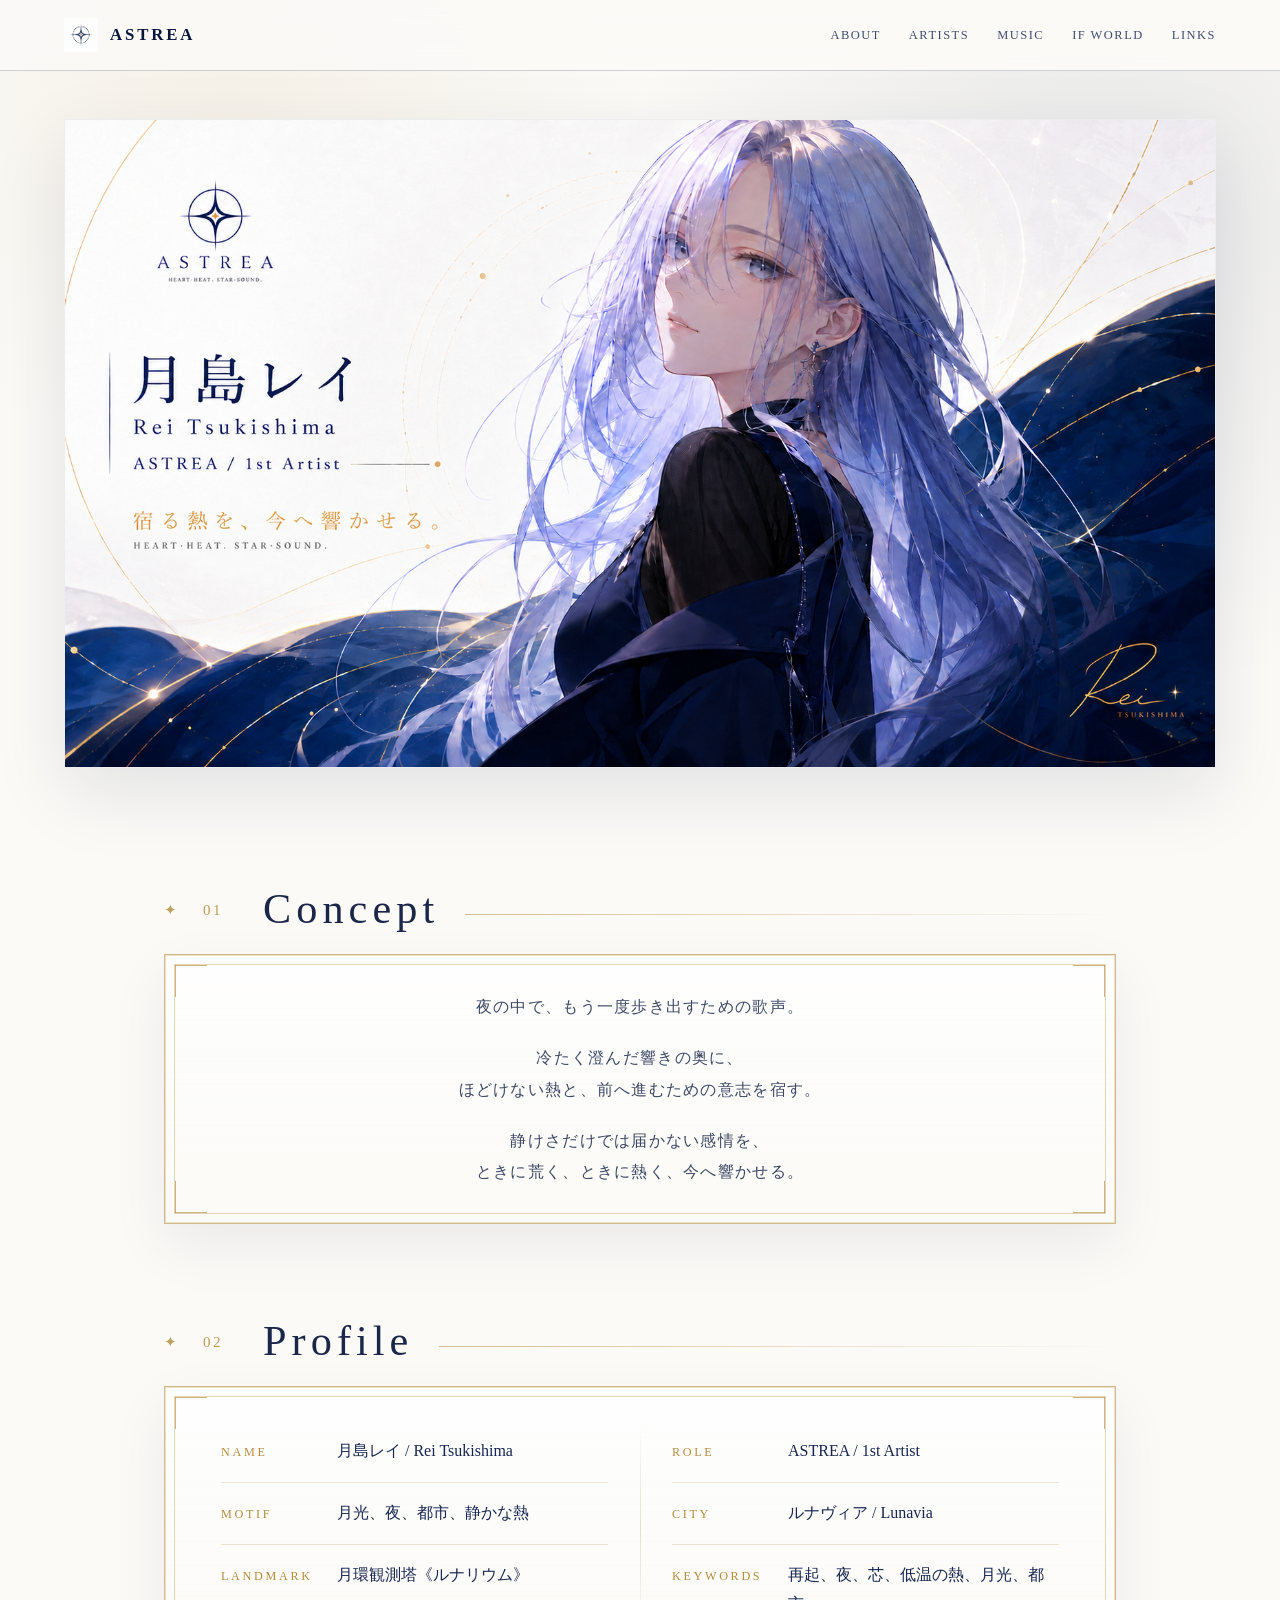
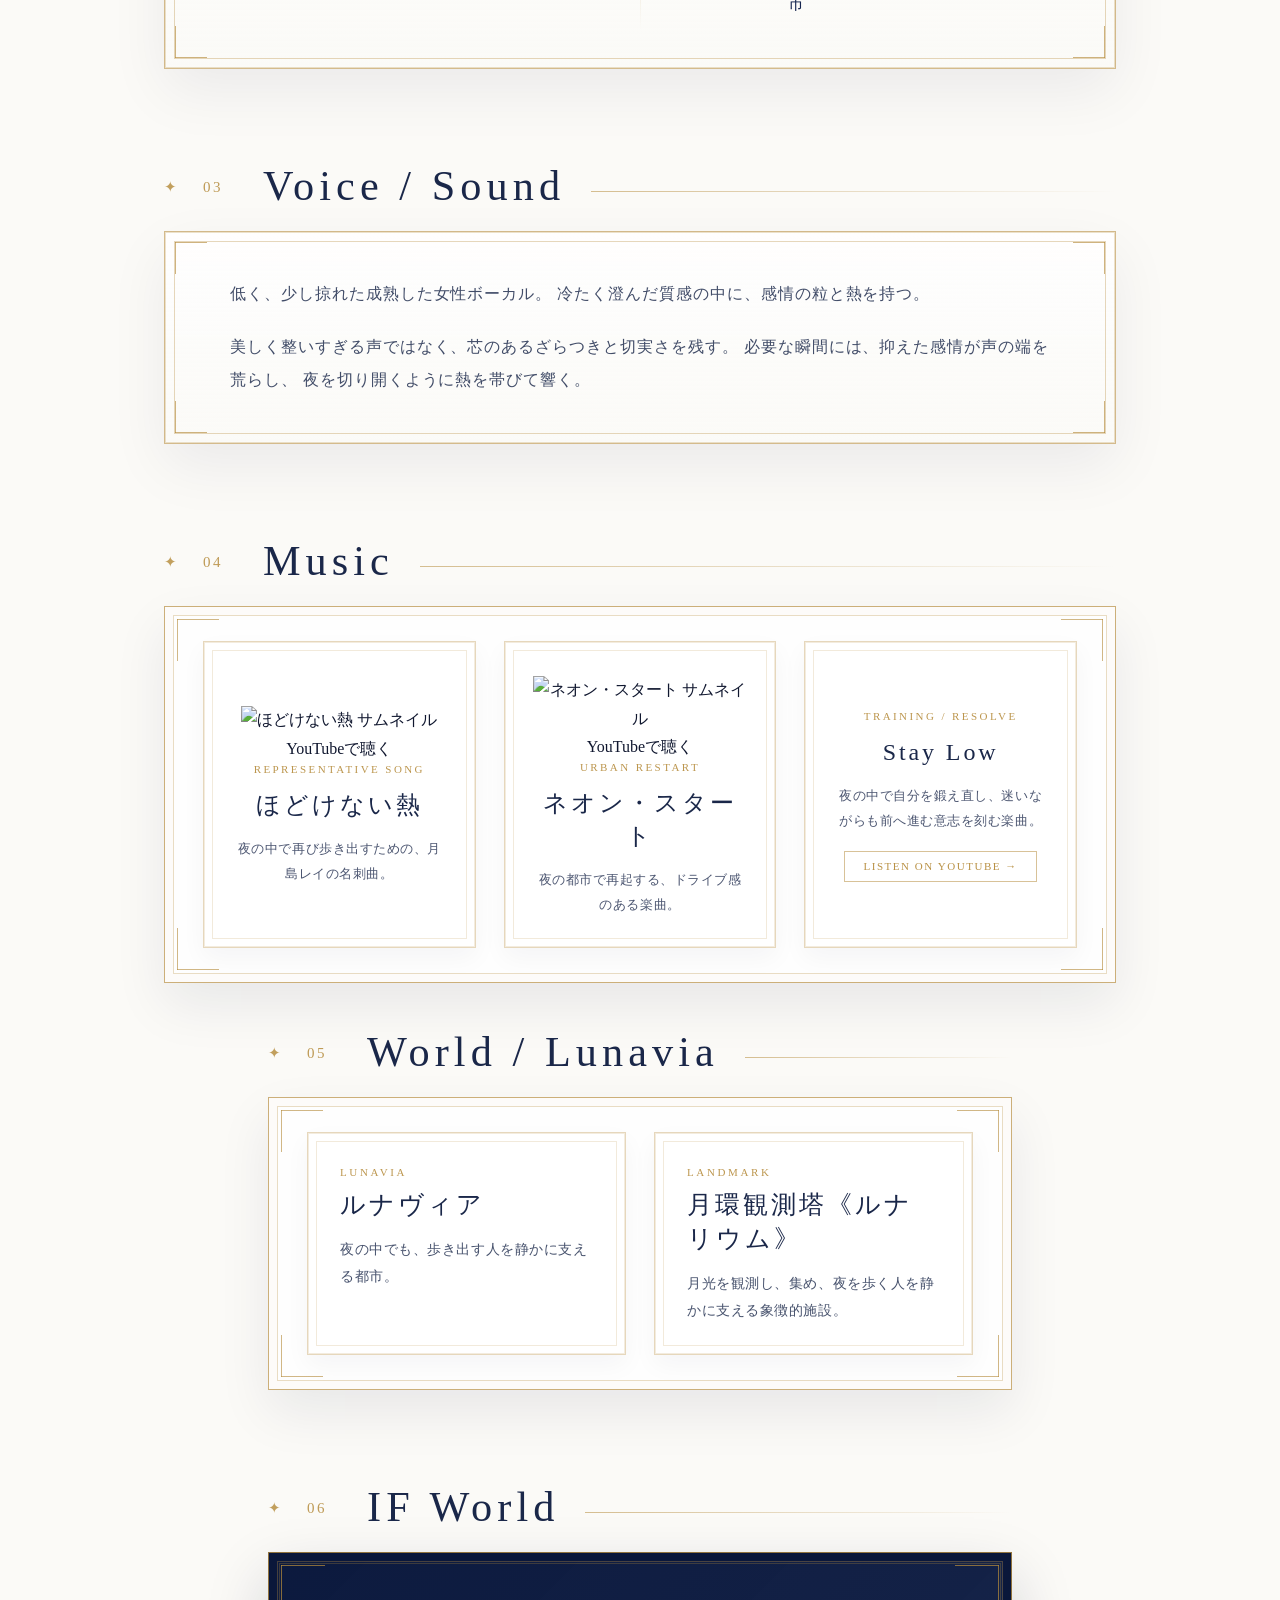
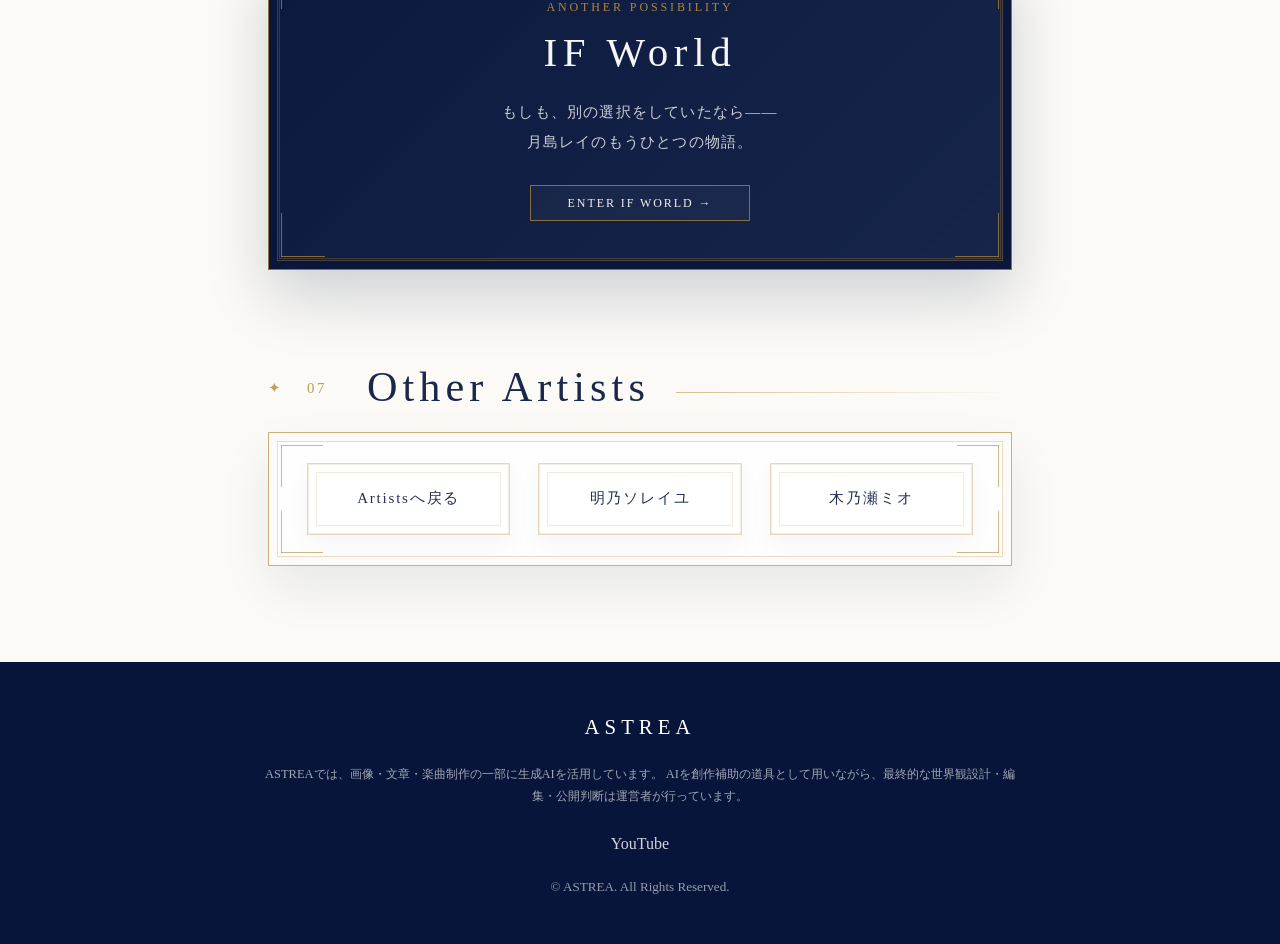
==== characters/rei.html @ f32f0362 "Update rei.html" ====
<!DOCTYPE html>
<html lang="ja">
<head>
  <meta charset="UTF-8" />
  <meta name="viewport" content="width=device-width, initial-scale=1.0" />
  <title>月島レイ | ASTREA Official Site</title>
  <meta name="description" content="ASTREA / 1st Artist 月島レイの公式詳細ページ。声、楽曲、ルナヴィア、IF世界への導線を掲載。" />
  <link rel="stylesheet" href="../style.css" />
</head>
<body>
  <header class="site-header">
    <a class="brand" href="../index.html" aria-label="ASTREA top">
      <img src="../images/logo.png" alt="ASTREA logo" class="brand-logo" />
      <span class="brand-text">ASTREA</span>
    </a>
    <nav class="site-nav" aria-label="Main navigation">
      <a href="../index.html#about">About</a>
      <a href="../index.html#artists">Artists</a>
      <a href="../index.html#music">Music</a>
      <a href="../index.html#if-world">IF World</a>
      <a href="../index.html#links">Links</a>
    </nav>
  </header>

  <main class="character-page rei-page">
<section class="character-hero">
  <div class="character-hero-visual">
    <img src="../images/rei-main.png" alt="月島レイ メインアーティストビジュアル" />
     </div>
</section>

    <section class="section character-section">
      <div class="section-heading">
        <p class="section-number">01</p>
        <h2>Concept</h2>
      </div>

      <div class="statement-panel framed-panel">
  <p>夜の中で、もう一度歩き出すための歌声。</p>
  <p>
    冷たく澄んだ響きの奥に、<br />
    ほどけない熱と、前へ進むための意志を宿す。
  </p>
  <p>
    静けさだけでは届かない感情を、<br />
    ときに荒く、ときに熱く、今へ響かせる。
  </p>
</div>
    </section>

    <section class="section character-section">
      <div class="section-heading">
        <p class="section-number">02</p>
        <h2>Profile</h2>
      </div>

      <div class="profile-grid">
        <dl>
          <div>
            <dt>Name</dt>
            <dd>月島レイ / Rei Tsukishima</dd>
          </div>
          <div>
            <dt>Role</dt>
            <dd>ASTREA / 1st Artist</dd>
          </div>
          <div>
            <dt>Motif</dt>
            <dd>月光、夜、都市、静かな熱</dd>
          </div>
          <div>
            <dt>City</dt>
            <dd>ルナヴィア / Lunavia</dd>
          </div>
          <div>
            <dt>Landmark</dt>
            <dd>月環観測塔《ルナリウム》</dd>
          </div>
          <div>
            <dt>Keywords</dt>
            <dd>再起、夜、芯、低温の熱、月光、都市</dd>
          </div>
        </dl>
      </div>
    </section>

    <section class="section character-section">
      <div class="section-heading">
        <p class="section-number">03</p>
        <h2>Voice / Sound</h2>
      </div>

      <div class="sound-panel">
        <p>
          低く、少し掠れた成熟した女性ボーカル。
          冷たく澄んだ質感の中に、感情の粒と熱を持つ。
        </p>
        <p>
          美しく整いすぎる声ではなく、芯のあるざらつきと切実さを残す。
          必要な瞬間には、抑えた感情が声の端を荒らし、
          夜を切り開くように熱を帯びて響く。
        </p>
      </div>
    </section>

    <section class="section character-section">
      <div class="section-heading">
        <p class="section-number">04</p>
        <h2>Music</h2>
      </div>

     <div class="song-grid">
  <article class="song-card song-card--media">
  <a
    class="song-card__thumb"
    href="https://youtu.be/XJBigP56xGg?si=cWWqkxe5d92WsGHb"
    target="_blank"
    rel="noopener noreferrer"
    aria-label="ほどけない熱をYouTubeで聴く"
  >
    <img src="../images/hodokenai-netsu.jpg" alt="ほどけない熱 サムネイル" />
    <span class="song-card__play">YouTubeで聴く</span>
  </a>

  <div class="song-card__body">
    <p class="song-label">Representative Song</p>
    <h3>ほどけない熱</h3>
    <p class="song-description">
      夜の中で再び歩き出すための、月島レイの名刺曲。
    </p>
  </div>
</article>
  <article class="song-card song-card--media">
  <a
    class="song-card__thumb"
    href="https://youtu.be/vZq5gjSjv5k?si=UD5zRWcr_2_cWS6O"
    target="_blank"
    rel="noopener noreferrer"
    aria-label="ネオン・スタートをYouTubeで聴く"
  >
    <img src="../images/neon-start.jpg" alt="ネオン・スタート サムネイル" />
    <span class="song-card__play">YouTubeで聴く</span>
  </a>

  <div class="song-card__body">
    <p class="song-label">Urban Restart</p>
    <h3>ネオン・スタート</h3>
    <p class="song-description">
      夜の都市で再起する、ドライブ感のある楽曲。
    </p>
  </div>
</article>

  <article class="song-card">
    <p class="song-label">Training / Resolve</p>
    <h3>Stay Low</h3>
    <p>夜の中で自分を鍛え直し、迷いながらも前へ進む意志を刻む楽曲。</p>
    <a
      class="youtube-link"
      href="#"
      target="_blank"
      rel="noopener noreferrer"
    >
      Listen on YouTube →
    </a>
  </article>
</div>
    <section class="section character-section">
      <div class="section-heading">
        <p class="section-number">05</p>
        <h2>World / Lunavia</h2>
      </div>

      <div class="world-panel">
        <div>
          <p class="artist-role">Lunavia</p>
          <h3>ルナヴィア</h3>
          <p>夜の中でも、歩き出す人を静かに支える都市。</p>
        </div>
        <div>
          <p class="artist-role">Landmark</p>
          <h3>月環観測塔《ルナリウム》</h3>
          <p>月光を観測し、集め、夜を歩く人を静かに支える象徴的施設。</p>
        </div>
      </div>
    </section>

   <section class="section character-section">
  <div class="section-heading">
    <p class="section-number">06</p>
    <h2>IF World</h2>
  </div>

  <div class="if-entry-panel">
    <p class="eyebrow">Another Possibility</p>
    <h3>IF World</h3>
    <p>
      もしも、別の選択をしていたなら——<br />
      月島レイのもうひとつの物語。
    </p>
    <a href="#" class="if-entry-button">ENTER IF WORLD →</a>
  </div>
</section>
    <section class="section character-section">
      <div class="section-heading">
        <p class="section-number">07</p>
        <h2>Other Artists</h2>
      </div>

      <div class="other-artists">
        <a href="../index.html#artists">Artistsへ戻る</a>
        <a href="../index.html#artists">明乃ソレイユ</a>
        <a href="../index.html#artists">木乃瀬ミオ</a>
      </div>
    </section>
  </main>

  <footer id="links" class="site-footer">
    <p class="footer-brand">ASTREA</p>

    <p class="ai-note">
      ASTREAでは、画像・文章・楽曲制作の一部に生成AIを活用しています。
      AIを創作補助の道具として用いながら、最終的な世界観設計・編集・公開判断は運営者が行っています。
    </p>

    <div class="footer-links">
      <a href="https://www.youtube.com/@ASTREA_MusicLabel" target="_blank" rel="noopener noreferrer">YouTube</a>
    </div>

    <p class="copyright">© ASTREA. All Rights Reserved.</p>
  </footer>
</body>
</html>
---- style.css ----
:root {
  --navy: #07153a;
  --navy-soft: #16264f;
  --gold: #b58b3b;
  --line: rgba(7, 21, 58, 0.18);
  --paper: #fbfaf7;
  --mist: #f1f3f8;
  --text: #10172f;
}

* {
  box-sizing: border-box;
}

html {
  scroll-behavior: smooth;
}

body {
  margin: 0;
  background:
    radial-gradient(circle at 15% 5%, rgba(181, 139, 59, 0.08), transparent 28rem),
    radial-gradient(circle at 85% 10%, rgba(7, 21, 58, 0.06), transparent 28rem),
    var(--paper);
  color: var(--text);
  font-family: "Times New Roman", "Yu Mincho", "Hiragino Mincho ProN", serif;
  line-height: 1.8;
}

img {
  max-width: 100%;
  display: block;
}

a {
  color: inherit;
  text-decoration: none;
}

.site-header {
  position: sticky;
  top: 0;
  z-index: 10;
  display: flex;
  align-items: center;
  justify-content: space-between;
  gap: 24px;
  padding: 18px clamp(20px, 5vw, 72px);
  background: rgba(251, 250, 247, 0.88);
  backdrop-filter: blur(12px);
  border-bottom: 1px solid var(--line);
}

.brand {
  display: flex;
  align-items: center;
  gap: 12px;
  color: var(--navy);
  letter-spacing: 0.18em;
}

.brand-logo {
  width: 34px;
  height: 34px;
  object-fit: contain;
}

.brand-text {
  font-size: 1.05rem;
  font-weight: 700;
}

.site-nav {
  display: flex;
  gap: clamp(12px, 2.2vw, 28px);
  font-size: 0.78rem;
  letter-spacing: 0.12em;
  text-transform: uppercase;
  color: var(--navy-soft);
}

.site-nav a {
  opacity: 0.82;
}

.site-nav a:hover {
  opacity: 1;
  color: var(--gold);
}

.hero {
  padding: 40px 32px 80px;
  background: #fcfbf8;
}

.hero-visual {
  position: relative;
  max-width: 1400px;
  margin: 0 auto;
  border: 1px solid rgba(20, 30, 60, 0.08);
  overflow: hidden;
  background: #fff;
  box-shadow: 0 24px 70px rgba(7, 21, 58, 0.08);
}

.hero-visual img {
  width: 100%;
  height: auto;
  display: block;
}

.hero-copy {
  position: absolute;
  top: 50%;
  left: 8%;
  transform: translateY(-50%);
  max-width: 760px;
  color: #1f2340;
}

.hero-brand {
  margin: 0 0 18px;
  font-size: 14px;
  letter-spacing: 0.16em;
  color: #7b7f92;
}

.hero-copy h1 {
  margin: 0 0 24px;
  font-size: clamp(42px, 4.2vw, 64px);
  line-height: 1.25;
  font-weight: 500;
  color: #1d2344;
  white-space: nowrap;
  letter-spacing: 0.08em;
}

.hero-text {
  max-width: 660px;
  margin: 0;
  font-size: 16px;
  line-height: 2;
  color: #5f6478;
}
  .hero-copy h1 {
    font-size: 34px;
    line-height: 1.4;
    white-space: normal;
  }
}
.hero-text {
  margin: 0;
  font-size: 16px;
  line-height: 2;
  color: #5f6478;
}

.eyebrow,
.section-number,
.artist-role,
.roman {
  color: var(--gold);
  letter-spacing: 0.18em;
  text-transform: uppercase;
  font-size: 0.76rem;
}

h1,
h2,
h3,
h4,
p {
  margin: 0;
}

h1 {
  color: var(--navy);
  font-size: clamp(2.2rem, 5vw, 5.2rem);
  line-height: 1.18;
  letter-spacing: 0.08em;
  margin-top: 14px;
}

.lead {
  max-width: 760px;
  margin: 24px auto 0;
  color: var(--navy-soft);
}

.section {
  padding: 82px clamp(20px, 5vw, 72px);
  border-top: 1px solid var(--line);
}

.section-heading {
  display: flex;
  align-items: baseline;
  gap: 18px;
  margin-bottom: 28px;
}

.section-heading::after {
  content: "";
  height: 1px;
  flex: 1;
  background: linear-gradient(90deg, var(--line), transparent);
}

.section-heading h2 {
  color: var(--navy);
  font-size: clamp(1.7rem, 3vw, 3rem);
  letter-spacing: 0.14em;
}

.text-panel,
.detail-panel,
.if-panel {
  border: 1px solid var(--line);
  background: rgba(255, 255, 255, 0.66);
  padding: clamp(24px, 4vw, 42px);
}

.text-panel p {
  max-width: 840px;
}

.artist-grid {
  display: grid;
  grid-template-columns: repeat(3, 1fr);
  gap: 22px;
}

.artist-card {
  background: rgba(255, 255, 255, 0.72);
  border: 1px solid var(--line);
  overflow: hidden;
  transition: transform 0.25s ease, box-shadow 0.25s ease;
}

.artist-card:hover {
  transform: translateY(-4px);
  box-shadow: 0 18px 42px rgba(7, 21, 58, 0.12);
}

.artist-card img {
  width: 100%;
  aspect-ratio: 3 / 4;
  object-fit: cover;
  background: var(--mist);
}

.artist-body {
  padding: 22px;
}

.artist-body h3,
.detail-panel h3 {
  color: var(--navy);
  font-size: 1.45rem;
  letter-spacing: 0.12em;
  margin-top: 6px;
}

.roman {
  margin-bottom: 14px;
  color: var(--navy-soft);
}

.text-link {
  display: inline-block;
  margin-top: 18px;
  color: var(--gold);
  border-bottom: 1px solid currentColor;
  font-size: 0.9rem;
}

.music-list {
  border-top: 1px solid var(--line);
}

.music-row {
  display: grid;
  grid-template-columns: 1.4fr 1fr auto;
  gap: 18px;
  align-items: center;
  padding: 20px 0;
  border-bottom: 1px solid var(--line);
}

.music-title {
  color: var(--navy);
  font-size: 1.2rem;
  letter-spacing: 0.08em;
}

.music-artist {
  color: var(--navy-soft);
  font-size: 0.92rem;
}

.arrow {
  color: var(--gold);
  font-size: 1.3rem;
}

.if-panel {
  display: flex;
  justify-content: space-between;
  align-items: center;
  gap: 32px;
  background:
    linear-gradient(120deg, rgba(7, 21, 58, 0.94), rgba(22, 38, 79, 0.82)),
    var(--navy);
  color: white;
}

.if-panel h3 {
  font-size: clamp(1.6rem, 3vw, 3.2rem);
  letter-spacing: 0.1em;
  line-height: 1.4;
  margin: 8px 0 16px;
}

.button {
  display: inline-flex;
  align-items: center;
  justify-content: center;
  min-width: 180px;
  padding: 13px 20px;
  color: white;
  border: 1px solid rgba(255, 255, 255, 0.55);
  letter-spacing: 0.12em;
  font-size: 0.85rem;
}

.if-grid {
  display: grid;
  grid-template-columns: repeat(3, 1fr);
  gap: 18px;
  margin-top: 22px;
}

.if-grid article {
  padding: 24px;
  border: 1px solid var(--line);
  background: rgba(255, 255, 255, 0.62);
}

.if-grid h4 {
  color: var(--navy);
  font-size: 1.15rem;
  letter-spacing: 0.1em;
  margin-bottom: 8px;
}

.detail-panel {
  display: grid;
  grid-template-columns: 0.85fr 1.4fr;
  gap: 32px;
  align-items: start;
}

.site-footer {
  padding: 46px clamp(20px, 5vw, 72px);
  background: var(--navy);
  color: white;
  text-align: center;
}

.footer-brand {
  letter-spacing: 0.24em;
  font-size: 1.3rem;
  margin-bottom: 16px;
}

.footer-links {
  display: flex;
  justify-content: center;
  gap: 22px;
  margin-bottom: 16px;
  color: rgba(255, 255, 255, 0.82);
}

.copyright {
  color: rgba(255, 255, 255, 0.58);
  font-size: 0.82rem;
}

@media (max-width: 860px) {
  .site-header {
    align-items: flex-start;
    flex-direction: column;
  }

  .site-nav {
    flex-wrap: wrap;
  }

  .artist-grid,
  .if-grid,
  .detail-panel {
    grid-template-columns: 1fr;
  }

  .if-panel {
    flex-direction: column;
    align-items: flex-start;
  }

  .music-row {
    grid-template-columns: 1fr auto;
  }

  .music-artist {
    grid-column: 1 / -1;
  }
}
@media (max-width: 900px) {
  .hero {
    padding: 24px 16px 56px;
  }

  .hero-copy {
    position: static;
    transform: none;
    max-width: none;
    padding: 28px 20px 32px;
    background: rgba(255, 255, 255, 0.88);
  }

  .hero-copy h1 {
    font-size: 34px;
    line-height: 1.4;
    white-space: normal;
    letter-spacing: 0.06em;
  }

  .hero-text {
    font-size: 14px;
    line-height: 1.9;
  }
}
/* ==============================
   Character Detail Page
   ============================== */

.character-page {
  background:
    radial-gradient(circle at 18% 0%, rgba(181, 139, 59, 0.08), transparent 26rem),
    radial-gradient(circle at 86% 4%, rgba(7, 21, 58, 0.08), transparent 30rem),
    var(--paper);
}

.character-hero {
  padding: 40px clamp(20px, 5vw, 72px) 72px;
}

.character-hero-visual {
  max-width: 1400px;
  margin: 0 auto;
  border: 1px solid rgba(20, 30, 60, 0.08);
  background: #fff;
  box-shadow: 0 24px 70px rgba(7, 21, 58, 0.1);
  overflow: hidden;
}

.character-hero-visual img {
  width: 100%;
  height: auto;
  display: block;
}

.character-hero-copy {
  max-width: 980px;
  margin: 36px auto 0;
  text-align: center;
}

.character-hero-copy h1 {
  margin: 8px 0 4px;
  color: var(--navy);
  font-size: clamp(2.4rem, 5vw, 5.2rem);
  line-height: 1.12;
  letter-spacing: 0.16em;
}

.character-catch {
  margin-top: 18px;
  color: var(--navy-soft);
  font-size: clamp(1.05rem, 2vw, 1.35rem);
  letter-spacing: 0.12em;
}

.character-section {
  padding-top: 72px;
  padding-bottom: 72px;
}

.statement-panel,
.sound-panel,
.if-entry-panel {
  border: 1px solid var(--line);
  background: rgba(255, 255, 255, 0.68);
  padding: clamp(28px, 4vw, 48px);
  box-shadow: 0 18px 48px rgba(7, 21, 58, 0.05);
}

.statement-panel {
  color: var(--navy);
  font-size: clamp(1.25rem, 2.6vw, 2rem);
  line-height: 1.9;
  letter-spacing: 0.08em;
}

.statement-panel p + p,
.sound-panel p + p {
  margin-top: 22px;
}

.profile-grid {
  border: 1px solid var(--line);
  background: rgba(255, 255, 255, 0.68);
}

.profile-grid dl {
  margin: 0;
  display: grid;
  grid-template-columns: 1fr 1fr;
}

.profile-grid div {
  display: grid;
  grid-template-columns: 140px 1fr;
  gap: 18px;
  padding: 20px 24px;
  border-bottom: 1px solid var(--line);
}

.profile-grid div:nth-last-child(-n + 2) {
  border-bottom: none;
}

.profile-grid div:nth-child(odd) {
  border-right: 1px solid var(--line);
}

.profile-grid dt {
  color: var(--gold);
  font-size: 0.78rem;
  letter-spacing: 0.16em;
  text-transform: uppercase;
}

.profile-grid dd {
  margin: 0;
  color: var(--navy-soft);
}

.sound-panel {
  max-width: 980px;
  color: var(--navy-soft);
}

.song-grid {
  display: grid;
  grid-template-columns: repeat(3, 1fr);
  gap: 18px;
}

.song-card {
  min-height: 260px;
  padding: 26px;
  border: 1px solid var(--line);
  background: rgba(255, 255, 255, 0.7);
  transition: transform 0.25s ease, box-shadow 0.25s ease;
}

.song-card:hover {
  transform: translateY(-4px);
  box-shadow: 0 18px 42px rgba(7, 21, 58, 0.1);
}

.song-label {
  color: var(--gold);
  font-size: 0.72rem;
  letter-spacing: 0.18em;
  text-transform: uppercase;
  margin-bottom: 14px;
}

.song-card h3,
.world-panel h3,
.if-entry-panel h3 {
  color: var(--navy);
  font-size: 1.45rem;
  letter-spacing: 0.1em;
  line-height: 1.45;
  margin-bottom: 12px;
}

/* =========================================================
   REI WORLD PANEL FINAL
   05 World / Lunavia：外枠＋中カード
========================================================= */

.character-page.rei-page .world-panel {
  position: relative;
  overflow: visible;

  display: grid;
  grid-template-columns: 1fr 1fr;
  gap: 28px;

  padding: 34px 38px;

  border: 1px solid rgba(181, 139, 59, 0.68);

  background:
    linear-gradient(90deg, rgba(181,139,59,0.62), rgba(181,139,59,0.62)) left 12px top 12px / 42px 1px no-repeat,
    linear-gradient(180deg, rgba(181,139,59,0.62), rgba(181,139,59,0.62)) left 12px top 12px / 1px 42px no-repeat,

    linear-gradient(90deg, rgba(181,139,59,0.62), rgba(181,139,59,0.62)) right 12px top 12px / 42px 1px no-repeat,
    linear-gradient(180deg, rgba(181,139,59,0.62), rgba(181,139,59,0.62)) right 12px top 12px / 1px 42px no-repeat,

    linear-gradient(90deg, rgba(181,139,59,0.62), rgba(181,139,59,0.62)) left 12px bottom 12px / 42px 1px no-repeat,
    linear-gradient(180deg, rgba(181,139,59,0.62), rgba(181,139,59,0.62)) left 12px bottom 12px / 1px 42px no-repeat,

    linear-gradient(90deg, rgba(181,139,59,0.62), rgba(181,139,59,0.62)) right 12px bottom 12px / 42px 1px no-repeat,
    linear-gradient(180deg, rgba(181,139,59,0.62), rgba(181,139,59,0.62)) right 12px bottom 12px / 1px 42px no-repeat,

    rgba(255, 255, 255, 0.86);

  box-shadow:
    0 22px 50px rgba(7, 21, 58, 0.08),
    inset 0 0 0 8px rgba(255, 255, 255, 0.9),
    inset 0 0 0 9px rgba(181, 139, 59, 0.30);
}

.character-page.rei-page .world-panel > div {
  position: relative;

  min-height: 170px;
  padding: 34px 32px 30px;

  border: 1px solid rgba(181, 139, 59, 0.34);
  background: rgba(255, 255, 255, 0.78);

  box-shadow:
    0 10px 24px rgba(7, 21, 58, 0.04),
    inset 0 0 0 1px rgba(181, 139, 59, 0.16);
}

/* 中カードの内側細枠 */
.character-page.rei-page .world-panel > div::before {
  content: "";
  position: absolute;
  inset: 8px;
  border: 1px solid rgba(181, 139, 59, 0.18);
  pointer-events: none;
}

/* LUNAVIA / LANDMARK ラベル */
.character-page.rei-page .world-panel .artist-role {
  margin: 0 0 10px;
  color: rgba(181, 139, 59, 0.9);
  font-family: "Times New Roman", "Yu Mincho", "YuMincho", serif;
  font-size: 11px;
  line-height: 1;
  letter-spacing: 0.24em;
  text-transform: uppercase;
}

/* 見出し */
.character-page.rei-page .world-panel h3 {
  margin: 0 0 14px;
  color: rgba(7, 21, 58, 0.92);
  font-family: "Times New Roman", "Yu Mincho", "YuMincho", serif;
  font-size: 25px;
  font-weight: 400;
  line-height: 1.35;
  letter-spacing: 0.12em;
}

/* 本文 */
.character-page.rei-page .world-panel p:not(.artist-role) {
  margin: 0;
  color: rgba(7, 21, 58, 0.74);
  font-family: "Yu Mincho", "YuMincho", "Hiragino Mincho ProN", serif;
  font-size: 14px;
  line-height: 1.95;
  letter-spacing: 0.04em;
}

/* hover */
.character-page.rei-page .world-panel > div:hover {
  transform: translateY(-4px);
  border-color: rgba(181, 139, 59, 0.62);
  box-shadow:
    0 16px 36px rgba(7, 21, 58, 0.08),
    inset 0 0 0 1px rgba(181, 139, 59, 0.22);
  transition:
    transform 0.25s ease,
    box-shadow 0.25s ease,
    border-color 0.25s ease;
}

/* スマホ対応 */
@media (max-width: 900px) {
  .character-page.rei-page .world-panel {
    grid-template-columns: 1fr;
    gap: 22px;
    padding: 30px 24px;
  }

  .character-page.rei-page .world-panel > div {
    min-height: 150px;
    padding: 32px 24px;
  }
}
/* =========================================================
   REI OTHER ARTISTS FINAL
   07 Other Artists：中央寄せ・外枠統一
========================================================= */

.character-page.rei-page .other-artists {
  position: relative;
  overflow: visible;

  display: grid;
  grid-template-columns: repeat(3, 1fr);
  gap: 28px;

  padding: 30px 38px;

  border: 1px solid rgba(181, 139, 59, 0.68);

  background:
    linear-gradient(90deg, rgba(181,139,59,0.62), rgba(181,139,59,0.62)) left 12px top 12px / 42px 1px no-repeat,
    linear-gradient(180deg, rgba(181,139,59,0.62), rgba(181,139,59,0.62)) left 12px top 12px / 1px 42px no-repeat,

    linear-gradient(90deg, rgba(181,139,59,0.62), rgba(181,139,59,0.62)) right 12px top 12px / 42px 1px no-repeat,
    linear-gradient(180deg, rgba(181,139,59,0.62), rgba(181,139,59,0.62)) right 12px top 12px / 1px 42px no-repeat,

    linear-gradient(90deg, rgba(181,139,59,0.62), rgba(181,139,59,0.62)) left 12px bottom 12px / 42px 1px no-repeat,
    linear-gradient(180deg, rgba(181,139,59,0.62), rgba(181,139,59,0.62)) left 12px bottom 12px / 1px 42px no-repeat,

    linear-gradient(90deg, rgba(181,139,59,0.62), rgba(181,139,59,0.62)) right 12px bottom 12px / 42px 1px no-repeat,
    linear-gradient(180deg, rgba(181,139,59,0.62), rgba(181,139,59,0.62)) right 12px bottom 12px / 1px 42px no-repeat,

    rgba(255, 255, 255, 0.86);

  box-shadow:
    0 22px 50px rgba(7, 21, 58, 0.08),
    inset 0 0 0 8px rgba(255, 255, 255, 0.9),
    inset 0 0 0 9px rgba(181, 139, 59, 0.30);
}

.character-page.rei-page .other-artists a {
  position: relative;

  display: flex;
  align-items: center;
  justify-content: center;

  min-height: 72px;
  padding: 16px 18px;

  border: 1px solid rgba(181, 139, 59, 0.34);
  background: rgba(255, 255, 255, 0.78);

  color: rgba(7, 21, 58, 0.88);
  font-family: "Times New Roman", "Yu Mincho", "YuMincho", serif;
  font-size: 15px;
  letter-spacing: 0.12em;
  text-align: center;

  box-shadow:
    0 10px 24px rgba(7, 21, 58, 0.04),
    inset 0 0 0 1px rgba(181, 139, 59, 0.16);

  transition:
    transform 0.25s ease,
    box-shadow 0.25s ease,
    border-color 0.25s ease;
}

.character-page.rei-page .other-artists a::before {
  content: "";
  position: absolute;
  inset: 8px;
  border: 1px solid rgba(181, 139, 59, 0.18);
  pointer-events: none;
}

.character-page.rei-page .other-artists a:hover {
  transform: translateY(-4px);
  border-color: rgba(181, 139, 59, 0.62);
  box-shadow:
    0 16px 36px rgba(7, 21, 58, 0.08),
    inset 0 0 0 1px rgba(181, 139, 59, 0.22);
}

/* スマホ対応 */
@media (max-width: 900px) {
  .character-page.rei-page .other-artists {
    grid-template-columns: 1fr;
    gap: 18px;
    padding: 30px 24px;
  }

  .character-page.rei-page .other-artists a {
    min-height: 62px;
  }
}
.ai-note {
  max-width: 760px;
  margin: 18px auto 22px;
  color: rgba(255, 255, 255, 0.62);
  font-size: 0.78rem;
  line-height: 1.8;
}

@media (max-width: 900px) {
  .character-hero {
    padding: 24px 16px 56px;
  }

  .character-hero-copy {
    text-align: left;
  }

  .character-hero-copy h1 {
    font-size: 2.4rem;
    letter-spacing: 0.1em;
  }

  .profile-grid dl,
  .song-grid,
  .world-panel {
    grid-template-columns: 1fr;
  }

  .profile-grid div {
    grid-template-columns: 1fr;
    gap: 6px;
  }

  .profile-grid div:nth-child(odd) {
    border-right: none;
  }

  .profile-grid div:nth-last-child(-n + 2) {
    border-bottom: 1px solid var(--line);
  }

  .profile-grid div:last-child {
    border-bottom: none;
  }

  .statement-panel {
    font-size: 1.12rem;
    line-height: 1.9;
  }
}
/* Rei detail page visual adjustment */

.character-hero {
  padding: 48px clamp(20px, 5vw, 72px) 72px;
}

.character-hero-visual {
  width: min(100%, 1320px);
  margin: 0 auto;
}

.character-hero-visual img {
  width: 100%;
  height: auto;
  display: block;
}

.character-hero-copy {
  max-width: 860px;
  margin: 42px auto 0;
  padding: 0 20px;
  text-align: center;
}

.character-hero-copy h1 {
  margin: 10px 0 6px;
  font-size: clamp(2.2rem, 4vw, 4.2rem);
  line-height: 1.2;
  letter-spacing: 0.12em;
  text-align: center;
}

.character-hero-copy .roman {
  text-align: center;
}

.character-catch {
  margin-top: 18px;
  text-align: center;
  font-size: clamp(1rem, 1.5vw, 1.25rem);
  letter-spacing: 0.08em;
}

.character-section {
  max-width: 1180px;
  margin: 0 auto;
}
/* ==============================
   ASTREA Symbol Divider
   ============================== */

.astrea-symbol-divider {
  display: grid;
  grid-template-columns: 1fr auto 1fr;
  align-items: center;
  gap: 28px;
  width: min(920px, calc(100% - 48px));
  margin: 48px auto 8px;
}

.divider-line {
  height: 1px;
  background: linear-gradient(
    90deg,
    rgba(178, 135, 48, 0),
    rgba(178, 135, 48, 0.78),
    rgba(178, 135, 48, 0)
  );
}

.divider-symbol {
  width: 64px;
  height: 64px;
  display: grid;
  place-items: center;
  border-radius: 50%;
  background: rgba(252, 251, 248, 0.86);
}

.divider-symbol img {
  width: 42px;
  height: 42px;
  object-fit: contain;
  display: block;
  opacity: 0.9;
}

@media (max-width: 900px) {
  .astrea-symbol-divider {
    gap: 16px;
    width: min(560px, calc(100% - 32px));
    margin: 34px auto 0;
  }

  .divider-symbol {
    width: 52px;
    height: 52px;
  }

  .divider-symbol img {
    width: 34px;
    height: 34px;
  }
}

/* ==============================
   Character Concept Section
============================== */

.character-concept {
  padding: 112px 0 128px;
  background:
    linear-gradient(
      180deg,
      rgba(255, 255, 255, 0.96) 0%,
      rgba(250, 250, 247, 0.94) 100%
    );
}

.character-concept__inner {
  width: min(100% - 80px, 1080px);
  margin: 0 auto;
}

/* Section Heading */

.section-heading {
  display: flex;
  align-items: center;
  gap: 22px;
  margin-bottom: 42px;
}

.section-heading::after {
  content: "";
  flex: 1;
  height: 1px;
  background: linear-gradient(
    90deg,
    rgba(32, 34, 42, 0.18) 0%,
    rgba(32, 34, 42, 0.08) 42%,
    transparent 100%
  );
}

.section-heading__number {
  font-family: "Times New Roman", "Yu Mincho", "YuMincho", serif;
  font-size: 12px;
  line-height: 1;
  letter-spacing: 0.18em;
  color: rgba(32, 34, 42, 0.45);
}

.section-heading__title {
  margin: 0;
  font-family: "Times New Roman", "Yu Mincho", "YuMincho", serif;
  font-size: clamp(34px, 3.2vw, 48px);
  font-weight: 400;
  line-height: 1;
  letter-spacing: 0.22em;
  color: rgba(32, 34, 42, 0.82);
}

/* Statement Box */

.concept-statement {
  width: min(100%, 900px);
  margin: 0 auto;
  padding: 52px 64px;
  border: 1px solid rgba(32, 34, 42, 0.10);
  background: rgba(255, 255, 255, 0.58);
  box-shadow:
    0 24px 80px rgba(32, 34, 42, 0.035);
}

.concept-statement p {
  margin: 0;
  font-family: "Yu Mincho", "YuMincho", "Hiragino Mincho ProN", serif;
  font-size: clamp(18px, 1.35vw, 23px);
  font-weight: 400;
  line-height: 2.15;
  letter-spacing: 0.08em;
  color: rgba(32, 34, 42, 0.72);
}
/* ==============================
   FIX: Character Section Heading
   01 / 02 / 03... を統一
============================== */

.character-page .section-heading {
  display: flex;
  align-items: baseline;
  gap: 28px;
  margin-bottom: 42px;
}

.character-page .section-heading::after {
  content: "";
  flex: 1;
  height: 1px;
  background: linear-gradient(
    90deg,
    rgba(7, 21, 58, 0.22),
    rgba(7, 21, 58, 0.08),
    transparent
  );
  transform: translateY(-8px);
}

.character-page .section-number {
  margin: 0;
  min-width: 36px;
  font-family: "Times New Roman", "Yu Mincho", "YuMincho", serif;
  font-size: 13px;
  line-height: 1;
  letter-spacing: 0.16em;
  color: rgba(181, 139, 59, 0.72);
  transform: translateY(-8px);
}

.character-page .section-heading h2 {
  margin: 0;
  font-family: "Times New Roman", "Yu Mincho", "YuMincho", serif;
  font-size: clamp(40px, 4vw, 64px);
  font-weight: 400;
  line-height: 1;
  letter-spacing: 0.22em;
  color: rgba(16, 23, 47, 0.82);
}
/* ==============================
   FIX: Profile Border Restore
============================== */

.character-page .profile-grid {
  border: 1px solid rgba(7, 21, 58, 0.18);
  background: rgba(255, 255, 255, 0.72);
  box-shadow: 0 18px 48px rgba(7, 21, 58, 0.05);
}

.character-page .profile-grid dl {
  margin: 0;
  display: grid;
  grid-template-columns: 1fr 1fr;
}

.character-page .profile-grid dl > div {
  display: grid;
  grid-template-columns: 140px 1fr;
  gap: 18px;
  padding: 22px 26px;
  border-bottom: 1px solid rgba(7, 21, 58, 0.16);
}

.character-page .profile-grid dl > div:nth-child(odd) {
  border-right: 1px solid rgba(7, 21, 58, 0.16);
}

.character-page .profile-grid dl > div:nth-last-child(-n + 2) {
  border-bottom: none;
}

.character-page .profile-grid dt {
  color: var(--gold);
  font-size: 0.76rem;
  letter-spacing: 0.22em;
  text-transform: uppercase;
}

.character-page .profile-grid dd {
  margin: 0;
  color: var(--navy-soft);
  line-height: 1.8;
}
/* =========================================================
   REI DETAIL PAGE FINAL STYLE
   Step 1〜3：Heading / Concept / Profile / Voice
   ========================================================= */

/* ------------------------------
   共通：レイ詳細ページの余白と幅
------------------------------ */

.character-page.rei-page .character-section {
  width: min(100% - 80px, 1080px);
  max-width: 1080px;
  margin: 0 auto;
  padding-top: 56px;
  padding-bottom: 56px;
  border-top: none;
}

/* ------------------------------
   Step 1：Section Heading
   01 / Concept の見出し統一
------------------------------ */

.character-page.rei-page .section-heading {
  display: flex;
  align-items: baseline;
  gap: 26px;
  margin: 0 0 24px;
}

.character-page.rei-page .section-heading::after {
  content: "";
  flex: 1;
  height: 1px;
  background: linear-gradient(
    90deg,
    rgba(181, 139, 59, 0.48) 0%,
    rgba(181, 139, 59, 0.26) 48%,
    rgba(181, 139, 59, 0.08) 82%,
    transparent 100%
  );
  transform: translateY(-8px);
}

.character-page.rei-page .section-heading::before {
  content: "✦";
  color: rgba(181, 139, 59, 0.82);
  font-size: 15px;
  transform: translateY(-4px);
}

.character-page.rei-page .section-number {
  margin: 0;
  min-width: 34px;
  font-family: "Times New Roman", "Yu Mincho", "YuMincho", serif;
  font-size: 15px;
  line-height: 1;
  letter-spacing: 0.16em;
  color: rgba(181, 139, 59, 0.86);
}

.character-page.rei-page .section-heading h2 {
  margin: 0;
  font-family: "Times New Roman", "Yu Mincho", "YuMincho", serif;
  font-size: clamp(34px, 3.3vw, 48px);
  font-weight: 400;
  line-height: 1;
  letter-spacing: 0.12em;
  color: rgba(7, 21, 58, 0.92);
}

/* ------------------------------
   Step 2：共通フレーム
   Concept / Voice などの本文BOX
------------------------------ */

.character-page.rei-page .statement-panel,
.character-page.rei-page .sound-panel {
  position: relative;
  width: 100%;
  max-width: none;
  padding: 42px 64px;
  border: 1px solid rgba(181, 139, 59, 0.42);
  background:
    linear-gradient(
      180deg,
      rgba(255, 255, 255, 0.76),
      rgba(251, 250, 247, 0.62)
    );
  box-shadow:
    0 18px 44px rgba(7, 21, 58, 0.045),
    inset 0 0 0 1px rgba(181, 139, 59, 0.16);
  color: rgba(7, 21, 58, 0.82);
}

/* ダブルラインの内枠 */
.character-page.rei-page .statement-panel::before,
.character-page.rei-page .sound-panel::before {
  content: "";
  position: absolute;
  inset: 7px;
  border: 1px solid rgba(181, 139, 59, 0.18);
  pointer-events: none;
}

/* Concept本文 */
.character-page.rei-page .statement-panel {
  text-align: center;
}

.character-page.rei-page .statement-panel p {
  font-family: "Yu Mincho", "YuMincho", "Hiragino Mincho ProN", serif;
  font-size: clamp(17px, 1.35vw, 21px);
  line-height: 2.08;
  letter-spacing: 0.08em;
  color: rgba(7, 21, 58, 0.78);
}

/* Voice本文 */
.character-page.rei-page .sound-panel {
  text-align: left;
}

.character-page.rei-page .sound-panel p {
  max-width: 820px;
  margin-left: auto;
  margin-right: auto;
  font-size: 16px;
  line-height: 2.05;
  letter-spacing: 0.06em;
  color: rgba(7, 21, 58, 0.76);
}

.character-page.rei-page .statement-panel p + p,
.character-page.rei-page .sound-panel p + p {
  margin-top: 20px;
}

/* ------------------------------
   Step 3：Profile Grid 高級化
------------------------------ */

.character-page.rei-page .profile-grid {
  position: relative;
  border: 1px solid rgba(181, 139, 59, 0.42);
  background:
    linear-gradient(
      180deg,
      rgba(255, 255, 255, 0.76),
      rgba(251, 250, 247, 0.62)
    );
  box-shadow:
    0 18px 44px rgba(7, 21, 58, 0.045),
    inset 0 0 0 1px rgba(181, 139, 59, 0.16);
  padding: 28px 36px;
}

/* Profile 内側ダブルライン */
.character-page.rei-page .profile-grid::before {
  content: "";
  position: absolute;
  inset: 7px;
  border: 1px solid rgba(181, 139, 59, 0.18);
  pointer-events: none;
}

.character-page.rei-page .profile-grid dl {
  position: relative;
  z-index: 1;
  margin: 0;
  display: grid;
  grid-template-columns: 1fr 1fr;
  column-gap: 64px;
}

/* 中央の縦線 */
.character-page.rei-page .profile-grid dl::after {
  content: "";
  position: absolute;
  top: 4px;
  bottom: 4px;
  left: 50%;
  width: 1px;
  background: linear-gradient(
    180deg,
    transparent,
    rgba(181, 139, 59, 0.28),
    transparent
  );
}

/* Profile各行 */
.character-page.rei-page .profile-grid dl > div {
  position: relative;
  display: grid;
  grid-template-columns: 96px 1fr;
  gap: 20px;
  align-items: baseline;
  padding: 13px 0;
  border-bottom: 1px solid rgba(181, 139, 59, 0.22);
}

/* 既存CSSの右線を消す */
.character-page.rei-page .profile-grid div:nth-child(odd) {
  border-right: none;
}

/* 下2つは下線なし */
.character-page.rei-page .profile-grid dl > div:nth-last-child(-n + 2) {
  border-bottom: none;
}


/* ------------------------------
   スマホ・狭い画面対応
------------------------------ */

@media (max-width: 900px) {
  .character-page.rei-page .character-section {
    width: min(100% - 32px, 1080px);
    padding-top: 44px;
    padding-bottom: 44px;
  }

  .character-page.rei-page .section-heading {
    gap: 16px;
  }

  .character-page.rei-page .section-number {
    min-width: 28px;
    font-size: 13px;
  }

  .character-page.rei-page .section-heading h2 {
    font-size: clamp(28px, 8vw, 38px);
    letter-spacing: 0.08em;
  }

  .character-page.rei-page .statement-panel,
  .character-page.rei-page .sound-panel,
  .character-page.rei-page .profile-grid {
    padding: 30px 24px;
  }

  .character-page.rei-page .profile-grid dl {
    grid-template-columns: 1fr;
    row-gap: 0;
  }

  .character-page.rei-page .profile-grid dl::after {
    display: none;
  }

  .character-page.rei-page .profile-grid dl > div {
    grid-template-columns: 92px 1fr;
  }

  .character-page.rei-page .profile-grid dl > div:nth-last-child(-n + 2) {
    border-bottom: 1px solid rgba(181, 139, 59, 0.22);
  }

  .character-page.rei-page .profile-grid dl > div:last-child {
    border-bottom: none;
  }
}
/* =========================================================
   REI DETAIL PAGE FRAME POLISH
   枠のリッチ感を少し強化
   ========================================================= */

/* Concept / Voice BOX の存在感を少し上げる */
.character-page.rei-page .statement-panel,
.character-page.rei-page .sound-panel {
  padding: 46px 64px;
  border-color: rgba(181, 139, 59, 0.48);
  background:
    linear-gradient(
      180deg,
      rgba(255, 255, 255, 0.82),
      rgba(251, 250, 247, 0.68)
    );
  box-shadow:
    0 20px 52px rgba(7, 21, 58, 0.055),
    inset 0 0 0 1px rgba(181, 139, 59, 0.20);
}

/* 内側のダブルラインを少し見えるように */
.character-page.rei-page .statement-panel::before,
.character-page.rei-page .sound-panel::before {
  inset: 8px;
  border-color: rgba(181, 139, 59, 0.28);
}


/* 四隅に小さな角装飾 */
.character-page.rei-page .statement-panel {
  overflow: visible;
}

.character-page.rei-page .statement-panel .corner,
.character-page.rei-page .sound-panel .corner {
  display: none;
}

/* HTML追加なしで角を表現するため、背景グラデーションで角装飾 */
.character-page.rei-page .statement-panel,
.character-page.rei-page .sound-panel {
  background:
    linear-gradient(90deg, rgba(181,139,59,0.55), rgba(181,139,59,0.55)) left 8px top 8px / 24px 1px no-repeat,
    linear-gradient(180deg, rgba(181,139,59,0.55), rgba(181,139,59,0.55)) left 8px top 8px / 1px 24px no-repeat,

    linear-gradient(90deg, rgba(181,139,59,0.55), rgba(181,139,59,0.55)) right 8px top 8px / 24px 1px no-repeat,
    linear-gradient(180deg, rgba(181,139,59,0.55), rgba(181,139,59,0.55)) right 8px top 8px / 1px 24px no-repeat,

    linear-gradient(90deg, rgba(181,139,59,0.55), rgba(181,139,59,0.55)) left 8px bottom 8px / 24px 1px no-repeat,
    linear-gradient(180deg, rgba(181,139,59,0.55), rgba(181,139,59,0.55)) left 8px bottom 8px / 1px 24px no-repeat,

    linear-gradient(90deg, rgba(181,139,59,0.55), rgba(181,139,59,0.55)) right 8px bottom 8px / 24px 1px no-repeat,
    linear-gradient(180deg, rgba(181,139,59,0.55), rgba(181,139,59,0.55)) right 8px bottom 8px / 1px 24px no-repeat,

    linear-gradient(
      180deg,
      rgba(255, 255, 255, 0.82),
      rgba(251, 250, 247, 0.68)
    );
}

/* 見出し右端の星を少し画像寄せ */
.character-page.rei-page .section-heading::before {
  content: "✦";
  color: rgba(181, 139, 59, 0.82);
  font-size: 15px;
  transform: translateY(-8px);
}

/* 見出しの線を少し金寄りに */
.character-page.rei-page .section-heading::after {
  background: linear-gradient(
    90deg,
    rgba(181, 139, 59, 0.55) 0%,
    rgba(181, 139, 59, 0.28) 48%,
    rgba(181, 139, 59, 0.10) 82%,
    transparent 100%
  );
}
/* =========================================================
   REI FRAME VISIBLE POLISH
   枠・内枠・角装飾を見える強さに調整
========================================================= */

.character-page.rei-page .statement-panel,
.character-page.rei-page .sound-panel,
.character-page.rei-page .profile-grid {
  border: 1px solid rgba(181, 139, 59, 0.58);
  background:
    linear-gradient(90deg, rgba(181,139,59,0.65), rgba(181,139,59,0.65)) left 10px top 10px / 32px 1px no-repeat,
    linear-gradient(180deg, rgba(181,139,59,0.65), rgba(181,139,59,0.65)) left 10px top 10px / 1px 32px no-repeat,

    linear-gradient(90deg, rgba(181,139,59,0.65), rgba(181,139,59,0.65)) right 10px top 10px / 32px 1px no-repeat,
    linear-gradient(180deg, rgba(181,139,59,0.65), rgba(181,139,59,0.65)) right 10px top 10px / 1px 32px no-repeat,

    linear-gradient(90deg, rgba(181,139,59,0.65), rgba(181,139,59,0.65)) left 10px bottom 10px / 32px 1px no-repeat,
    linear-gradient(180deg, rgba(181,139,59,0.65), rgba(181,139,59,0.65)) left 10px bottom 10px / 1px 32px no-repeat,

    linear-gradient(90deg, rgba(181,139,59,0.65), rgba(181,139,59,0.65)) right 10px bottom 10px / 32px 1px no-repeat,
    linear-gradient(180deg, rgba(181,139,59,0.65), rgba(181,139,59,0.65)) right 10px bottom 10px / 1px 32px no-repeat,

    linear-gradient(
      180deg,
      rgba(255, 255, 255, 0.9),
      rgba(251, 250, 247, 0.72)
    );
  box-shadow:
    0 22px 56px rgba(7, 21, 58, 0.065),
    inset 0 0 0 1px rgba(181, 139, 59, 0.26);
}

/* 内側ラインを見える濃さにする */
.character-page.rei-page .statement-panel::before,
.character-page.rei-page .sound-panel::before,
.character-page.rei-page .profile-grid::before {
  inset: 9px;
  border: 1px solid rgba(181, 139, 59, 0.34);
}


/* Conceptの本文BOXを少し締める */
.character-page.rei-page .statement-panel {
  padding: 40px 58px;
}

.character-page.rei-page .statement-panel p {
  font-size: clamp(16px, 1.25vw, 20px);
  line-height: 2;
}

/* 見出しとBOXの距離を画像寄せ */
.character-page.rei-page .section-heading {
  margin-bottom: 22px;
}

/* セクション間の余白を少し圧縮 */
.character-page.rei-page .character-section {
  padding-top: 48px;
  padding-bottom: 48px;
}
/* 共通フレーム化 */
.character-page.rei-page .framed-panel {
  position: relative;
  overflow: visible;
}

/* ここまで、今まで追加したレイ用CSSがある */

/* =========================================================
   REI Concept Box Fine Tune
   Concept枠の余白を少し締める
========================================================= */

.character-page.rei-page .statement-panel {
  padding: 36px 56px !important;
}

.character-page.rei-page .statement-panel p {
  line-height: 1.95;
}
/* =========================================================
   REI Profile Fine Tune
========================================================= */

.character-page.rei-page .profile-grid {
  padding: 34px 56px !important;
}

.character-page.rei-page .profile-grid dl > div {
  padding: 16px 0 !important;
}

/* =========================================================
   REI MUSIC CARDS FINAL
   04 Music：上品・星なし・実装安定版
========================================================= */

.character-page.rei-page .song-grid {
  position: relative;
  overflow: visible;

  display: grid;
  grid-template-columns: repeat(3, 1fr);
  gap: 28px;

  padding: 34px 38px;

  border: 1px solid rgba(181, 139, 59, 0.68);
  background:
    linear-gradient(90deg, rgba(181,139,59,0.62), rgba(181,139,59,0.62)) left 12px top 12px / 42px 1px no-repeat,
    linear-gradient(180deg, rgba(181,139,59,0.62), rgba(181,139,59,0.62)) left 12px top 12px / 1px 42px no-repeat,

    linear-gradient(90deg, rgba(181,139,59,0.62), rgba(181,139,59,0.62)) right 12px top 12px / 42px 1px no-repeat,
    linear-gradient(180deg, rgba(181,139,59,0.62), rgba(181,139,59,0.62)) right 12px top 12px / 1px 42px no-repeat,

    linear-gradient(90deg, rgba(181,139,59,0.62), rgba(181,139,59,0.62)) left 12px bottom 12px / 42px 1px no-repeat,
    linear-gradient(180deg, rgba(181,139,59,0.62), rgba(181,139,59,0.62)) left 12px bottom 12px / 1px 42px no-repeat,

    linear-gradient(90deg, rgba(181,139,59,0.62), rgba(181,139,59,0.62)) right 12px bottom 12px / 42px 1px no-repeat,
    linear-gradient(180deg, rgba(181,139,59,0.62), rgba(181,139,59,0.62)) right 12px bottom 12px / 1px 42px no-repeat,

    rgba(255, 255, 255, 0.86);

  box-shadow:
    0 22px 50px rgba(7, 21, 58, 0.08),
    inset 0 0 0 8px rgba(255, 255, 255, 0.9),
    inset 0 0 0 9px rgba(181, 139, 59, 0.30);
}

/* Music外枠の疑似要素は使わない */
.character-page.rei-page .song-grid::before,
.character-page.rei-page .song-grid::after {
  content: none;
  display: none;
}

/* 各曲カード */
.character-page.rei-page .song-card {
  position: relative;
  min-height: 200px;
  padding: 34px 28px 30px;

  display: flex;
  flex-direction: column;
  align-items: center;
  justify-content: center;

  text-align: center;

  border: 1px solid rgba(181, 139, 59, 0.34);
  background: rgba(255, 255, 255, 0.78);

  box-shadow:
    0 10px 24px rgba(7, 21, 58, 0.04),
    inset 0 0 0 1px rgba(181, 139, 59, 0.16);

  transition:
    transform 0.25s ease,
    box-shadow 0.25s ease,
    border-color 0.25s ease;
}

/* カード内側の細枠 */
.character-page.rei-page .song-card::before {
  content: "";
  position: absolute;
  inset: 8px;
  border: 1px solid rgba(181, 139, 59, 0.18);
  pointer-events: none;
}

/* カード上の星は使わない */
.character-page.rei-page .song-card::after {
  content: none;
  display: none;
}

/* hover */
.character-page.rei-page .song-card:hover {
  transform: translateY(-4px);
  border-color: rgba(181, 139, 59, 0.62);
  box-shadow:
    0 16px 36px rgba(7, 21, 58, 0.08),
    inset 0 0 0 1px rgba(181, 139, 59, 0.22);
}

/* ラベル */
.character-page.rei-page .song-label {
  margin: 0 0 14px;
  color: rgba(181, 139, 59, 0.9);
  font-family: "Times New Roman", "Yu Mincho", "YuMincho", serif;
  font-size: 11px;
  line-height: 1;
  letter-spacing: 0.22em;
  text-transform: uppercase;
  text-align: center;
}

/* 曲タイトル */
.character-page.rei-page .song-card h3 {
  margin: 0 0 16px;
  color: rgba(7, 21, 58, 0.92);
  font-family: "Times New Roman", "Yu Mincho", "YuMincho", serif;
  font-size: 24px;
  font-weight: 400;
  line-height: 1.35;
  letter-spacing: 0.12em;
  text-align: center;
}

/* 曲説明 */
.character-page.rei-page .song-card p:not(.song-label) {
  margin: 0;
  color: rgba(7, 21, 58, 0.72);
  font-family: "Yu Mincho", "YuMincho", "Hiragino Mincho ProN", serif;
  font-size: 13px;
  line-height: 1.9;
  letter-spacing: 0.04em;
  text-align: center;
}

/* スマホ対応 */
@media (max-width: 900px) {
  .character-page.rei-page .song-grid {
    grid-template-columns: 1fr;
    gap: 22px;
    padding: 30px 24px;
  }

  .character-page.rei-page .song-card {
    min-height: 190px;
    padding: 32px 24px;
  }
}

/* =========================================================
   REI IF WORLD FINAL
   06 IF World：濃紺・金枠・星なし
========================================================= */

.character-page.rei-page .if-entry-panel {
  position: relative;
  overflow: visible;

  padding: 48px 56px;
  text-align: center;

  border: 1px solid rgba(181, 139, 59, 0.78);

  background:
    linear-gradient(90deg, rgba(181,139,59,0.72), rgba(181,139,59,0.72)) left 12px top 12px / 44px 1px no-repeat,
    linear-gradient(180deg, rgba(181,139,59,0.72), rgba(181,139,59,0.72)) left 12px top 12px / 1px 44px no-repeat,

    linear-gradient(90deg, rgba(181,139,59,0.72), rgba(181,139,59,0.72)) right 12px top 12px / 44px 1px no-repeat,
    linear-gradient(180deg, rgba(181,139,59,0.72), rgba(181,139,59,0.72)) right 12px top 12px / 1px 44px no-repeat,

    linear-gradient(90deg, rgba(181,139,59,0.72), rgba(181,139,59,0.72)) left 12px bottom 12px / 44px 1px no-repeat,
    linear-gradient(180deg, rgba(181,139,59,0.72), rgba(181,139,59,0.72)) left 12px bottom 12px / 1px 44px no-repeat,

    linear-gradient(90deg, rgba(181,139,59,0.72), rgba(181,139,59,0.72)) right 12px bottom 12px / 44px 1px no-repeat,
    linear-gradient(180deg, rgba(181,139,59,0.72), rgba(181,139,59,0.72)) right 12px bottom 12px / 1px 44px no-repeat,

    linear-gradient(
      135deg,
      rgba(7, 21, 58, 0.98),
      rgba(13, 28, 67, 0.96)
    );

  box-shadow:
    0 26px 58px rgba(7, 21, 58, 0.18),
    inset 0 0 0 8px rgba(7, 21, 58, 0.94),
    inset 0 0 0 9px rgba(181, 139, 59, 0.34);

  color: rgba(255, 255, 255, 0.86);
}

/* 内側の細枠 */
.character-page.rei-page .if-entry-panel::before {
  content: "";
  position: absolute;
  inset: 10px;
  border: 1px solid rgba(181, 139, 59, 0.28);
  pointer-events: none;
}

/* 古い疑似要素があれば無効化 */
.character-page.rei-page .if-entry-panel::after {
  content: none;
  display: none;
}

/* ラベル */
.character-page.rei-page .if-entry-panel .eyebrow {
  margin: 0 0 14px;
  color: rgba(181, 139, 59, 0.96);
  font-family: "Times New Roman", "Yu Mincho", "YuMincho", serif;
  font-size: 12px;
  line-height: 1;
  letter-spacing: 0.24em;
  text-transform: uppercase;
}

/* 見出し */
.character-page.rei-page .if-entry-panel h3 {
  margin: 0 0 18px;
  color: rgba(255, 255, 255, 0.96);
  font-family: "Times New Roman", "Yu Mincho", "YuMincho", serif;
  font-size: clamp(30px, 3.2vw, 44px);
  font-weight: 400;
  line-height: 1.25;
  letter-spacing: 0.14em;
}

/* 本文 */
.character-page.rei-page .if-entry-panel p:not(.eyebrow) {
  margin: 0 auto;
  max-width: 680px;
  color: rgba(255, 255, 255, 0.78);
  font-family: "Yu Mincho", "YuMincho", "Hiragino Mincho ProN", serif;
  font-size: 15px;
  line-height: 2;
  letter-spacing: 0.08em;
}

/* ボタン */
.character-page.rei-page .if-entry-button {
  display: inline-flex;
  align-items: center;
  justify-content: center;

  min-width: 220px;
  margin-top: 28px;
  padding: 11px 24px;

  border: 1px solid rgba(181, 139, 59, 0.72);
  color: rgba(255, 255, 255, 0.92);
  background: rgba(255, 255, 255, 0.03);

  font-family: "Times New Roman", "Yu Mincho", "YuMincho", serif;
  font-size: 12px;
  line-height: 1;
  letter-spacing: 0.16em;
  text-transform: uppercase;

  transition:
    background 0.25s ease,
    color 0.25s ease,
    border-color 0.25s ease,
    transform 0.25s ease;
}

.character-page.rei-page .if-entry-button:hover {
  transform: translateY(-2px);
  border-color: rgba(181, 139, 59, 0.95);
  background: rgba(181, 139, 59, 0.12);
  color: #fff;
}

/* スマホ対応 */
@media (max-width: 900px) {
  .character-page.rei-page .if-entry-panel {
    padding: 42px 28px;
  }

  .character-page.rei-page .if-entry-button {
    min-width: 180px;
  }
}

/* =========================================================
   REI YouTube Link Button
========================================================= */

.character-page.rei-page .youtube-link {
  display: inline-flex;
  align-items: center;
  justify-content: center;

  margin-top: 18px;
  padding: 9px 18px;

  border: 1px solid rgba(181, 139, 59, 0.52);
  background: rgba(255, 255, 255, 0.42);

  color: rgba(181, 139, 59, 0.95);
  font-family: "Times New Roman", "Yu Mincho", "YuMincho", serif;
  font-size: 11px;
  line-height: 1;
  letter-spacing: 0.14em;
  text-transform: uppercase;

  transition:
    transform 0.25s ease,
    border-color 0.25s ease,
    background 0.25s ease,
    color 0.25s ease;
}

.character-page.rei-page .youtube-link:hover {
  transform: translateY(-2px);
  border-color: rgba(181, 139, 59, 0.82);
  background: rgba(181, 139, 59, 0.08);
  color: rgba(7, 21, 58, 0.9);
}
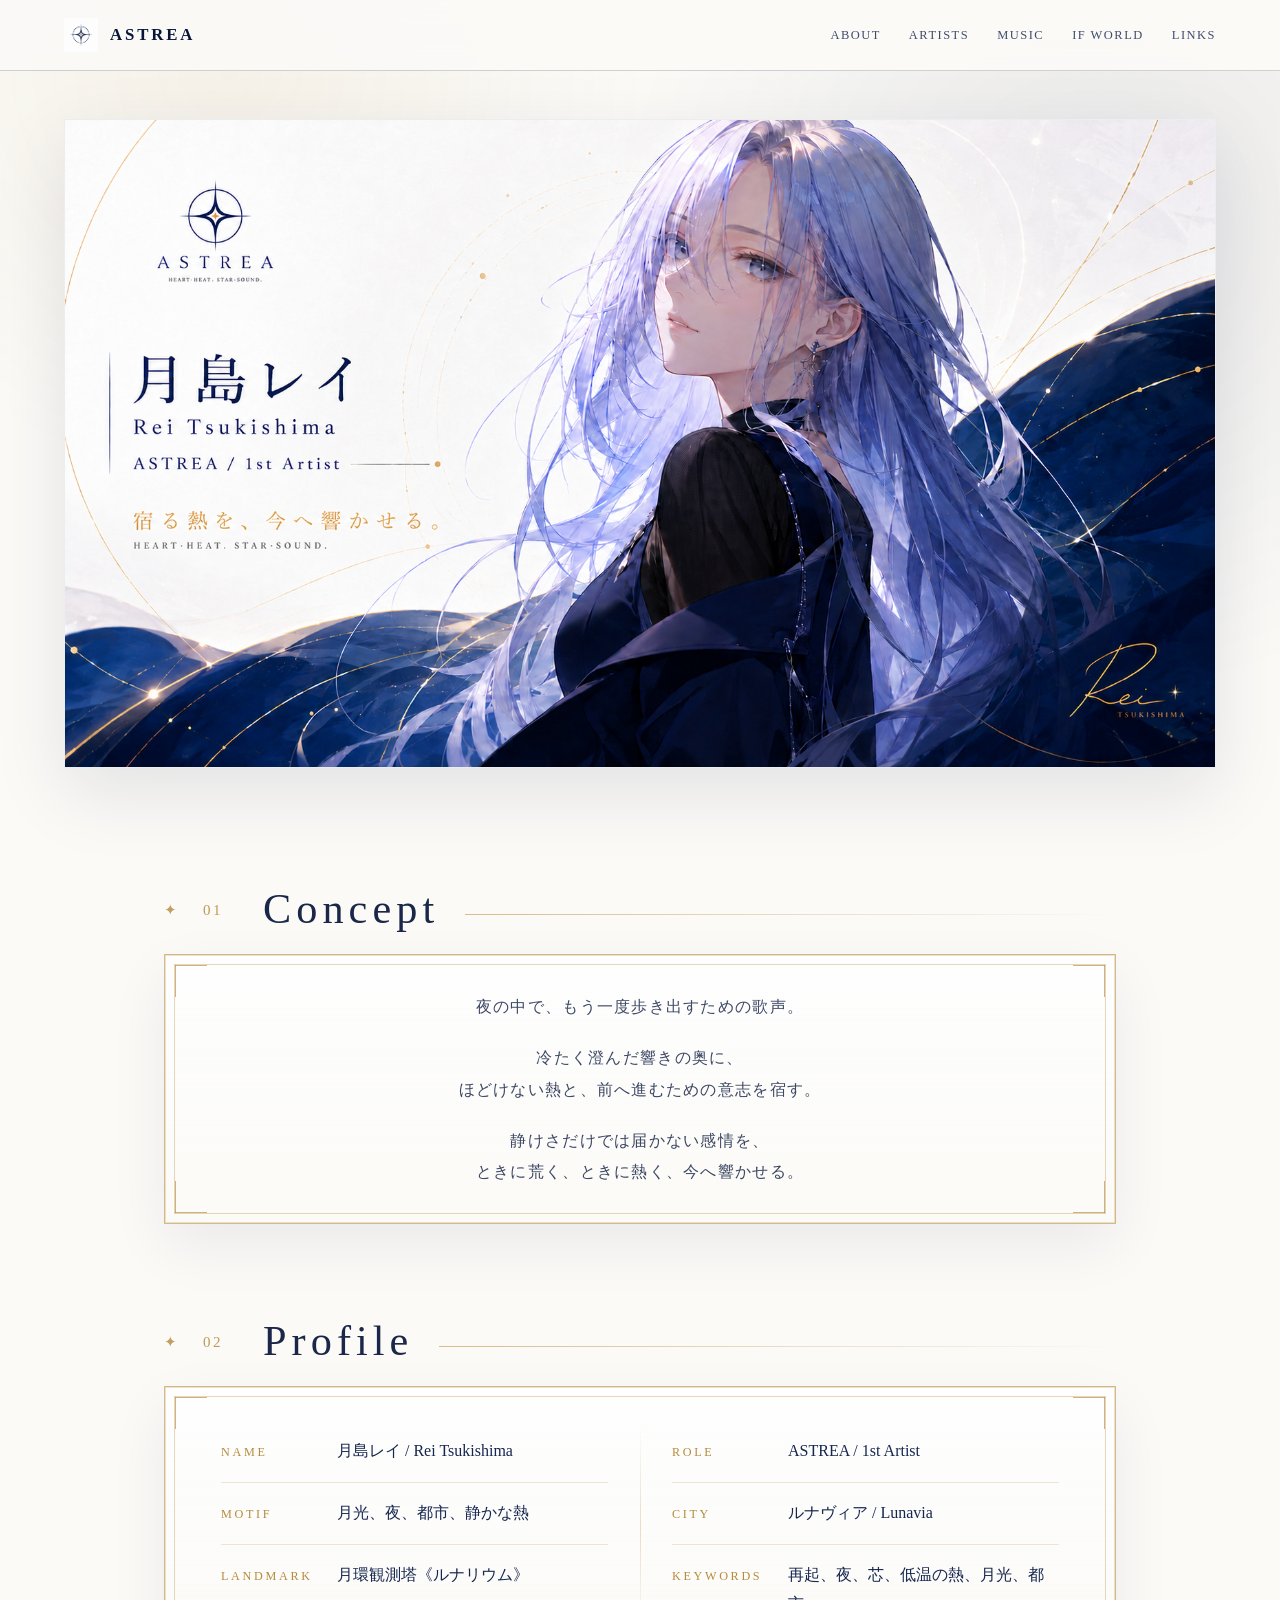
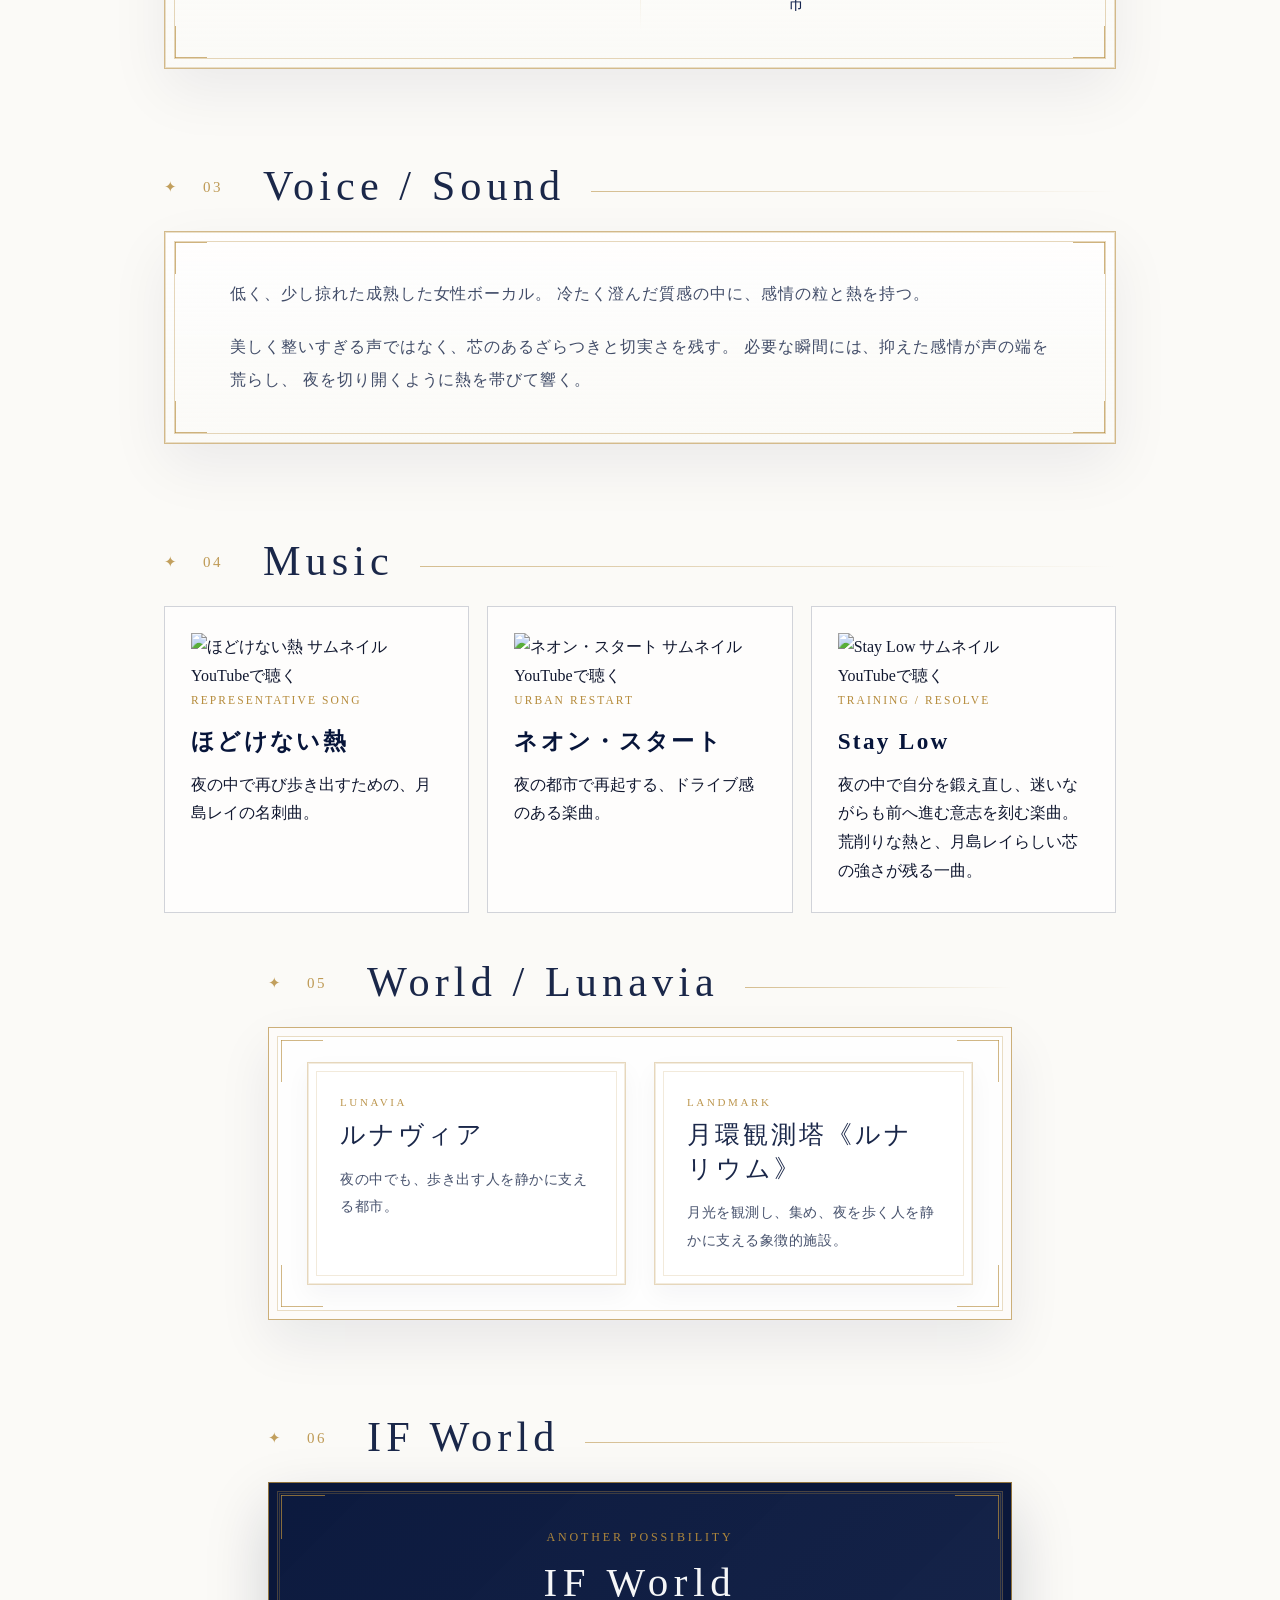
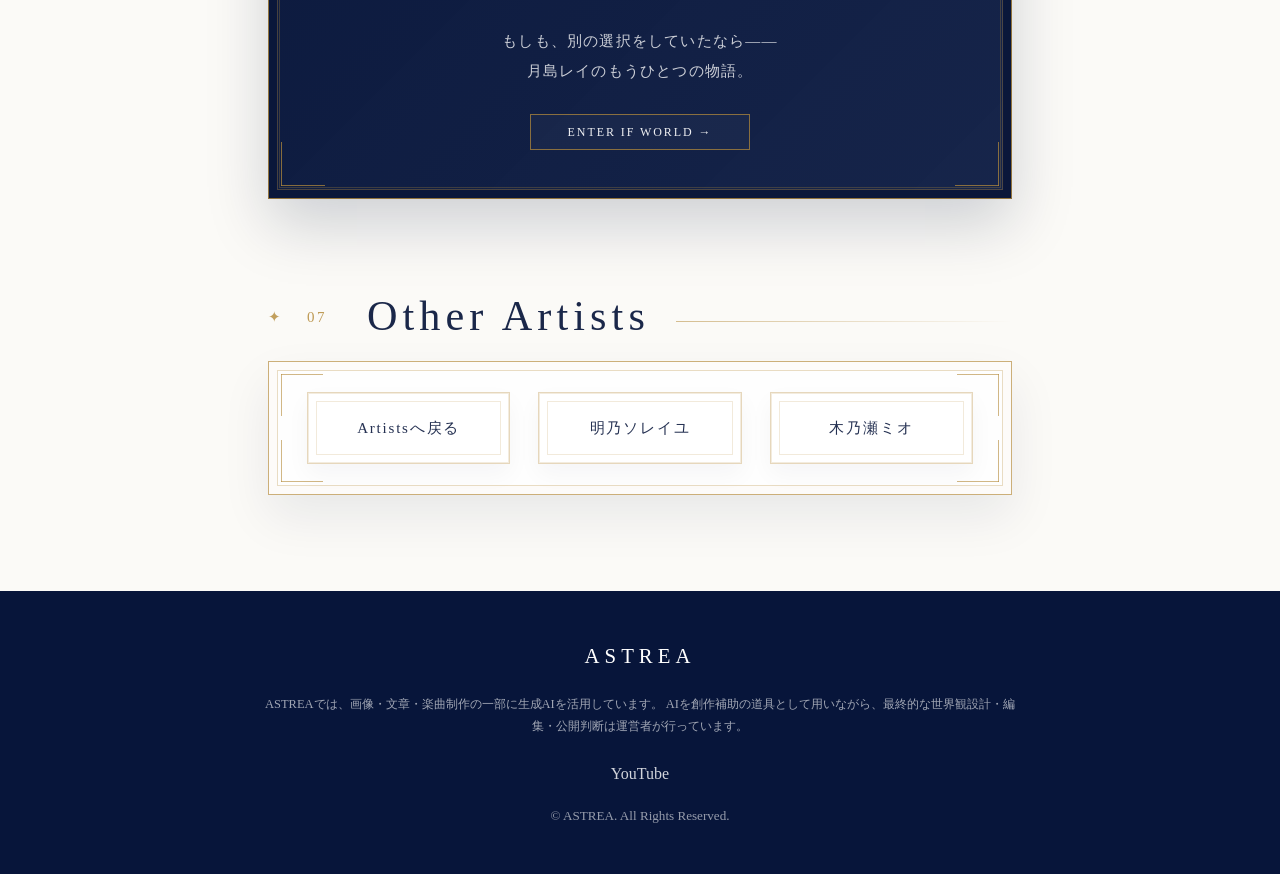
==== commit b1b8aae3: "Update rei.html" ====
--- a/characters/rei.html
+++ b/characters/rei.html
@@ -151,19 +151,27 @@
   </div>
 </article>
 
-  <article class="song-card">
+<article class="song-card song-card--media">
+  <a
+    class="song-card__thumb"
+    href="#"
+    target="_blank"
+    rel="noopener noreferrer"
+    aria-label="Stay LowをYouTubeで聴く"
+  >
+    <img src="../images/stay-low.jpg" alt="Stay Low サムネイル" />
+    <span class="song-card__play">YouTubeで聴く</span>
+  </a>
+
+  <div class="song-card__body">
     <p class="song-label">Training / Resolve</p>
     <h3>Stay Low</h3>
-    <p>夜の中で自分を鍛え直し、迷いながらも前へ進む意志を刻む楽曲。</p>
-    <a
-      class="youtube-link"
-      href="#"
-      target="_blank"
-      rel="noopener noreferrer"
-    >
-      Listen on YouTube →
-    </a>
-  </article>
+    <p class="song-description">
+      夜の中で自分を鍛え直し、迷いながらも前へ進む意志を刻む楽曲。
+      荒削りな熱と、月島レイらしい芯の強さが残る一曲。
+    </p>
+  </div>
+</article>
 </div>
     <section class="section character-section">
       <div class="section-heading">
--- a/style.css
+++ b/style.css
@@ -1573,148 +1573,7 @@
   padding: 16px 0 !important;
 }
 
-/* =========================================================
-   REI MUSIC CARDS FINAL
-   04 Music：上品・星なし・実装安定版
-========================================================= */
-
-.character-page.rei-page .song-grid {
-  position: relative;
-  overflow: visible;
-
-  display: grid;
-  grid-template-columns: repeat(3, 1fr);
-  gap: 28px;
-
-  padding: 34px 38px;
-
-  border: 1px solid rgba(181, 139, 59, 0.68);
-  background:
-    linear-gradient(90deg, rgba(181,139,59,0.62), rgba(181,139,59,0.62)) left 12px top 12px / 42px 1px no-repeat,
-    linear-gradient(180deg, rgba(181,139,59,0.62), rgba(181,139,59,0.62)) left 12px top 12px / 1px 42px no-repeat,
-
-    linear-gradient(90deg, rgba(181,139,59,0.62), rgba(181,139,59,0.62)) right 12px top 12px / 42px 1px no-repeat,
-    linear-gradient(180deg, rgba(181,139,59,0.62), rgba(181,139,59,0.62)) right 12px top 12px / 1px 42px no-repeat,
-
-    linear-gradient(90deg, rgba(181,139,59,0.62), rgba(181,139,59,0.62)) left 12px bottom 12px / 42px 1px no-repeat,
-    linear-gradient(180deg, rgba(181,139,59,0.62), rgba(181,139,59,0.62)) left 12px bottom 12px / 1px 42px no-repeat,
-
-    linear-gradient(90deg, rgba(181,139,59,0.62), rgba(181,139,59,0.62)) right 12px bottom 12px / 42px 1px no-repeat,
-    linear-gradient(180deg, rgba(181,139,59,0.62), rgba(181,139,59,0.62)) right 12px bottom 12px / 1px 42px no-repeat,
-
-    rgba(255, 255, 255, 0.86);
-
-  box-shadow:
-    0 22px 50px rgba(7, 21, 58, 0.08),
-    inset 0 0 0 8px rgba(255, 255, 255, 0.9),
-    inset 0 0 0 9px rgba(181, 139, 59, 0.30);
-}
-
-/* Music外枠の疑似要素は使わない */
-.character-page.rei-page .song-grid::before,
-.character-page.rei-page .song-grid::after {
-  content: none;
-  display: none;
-}
-
-/* 各曲カード */
-.character-page.rei-page .song-card {
-  position: relative;
-  min-height: 200px;
-  padding: 34px 28px 30px;
-
-  display: flex;
-  flex-direction: column;
-  align-items: center;
-  justify-content: center;
-
-  text-align: center;
-
-  border: 1px solid rgba(181, 139, 59, 0.34);
-  background: rgba(255, 255, 255, 0.78);
-
-  box-shadow:
-    0 10px 24px rgba(7, 21, 58, 0.04),
-    inset 0 0 0 1px rgba(181, 139, 59, 0.16);
-
-  transition:
-    transform 0.25s ease,
-    box-shadow 0.25s ease,
-    border-color 0.25s ease;
-}
-
-/* カード内側の細枠 */
-.character-page.rei-page .song-card::before {
-  content: "";
-  position: absolute;
-  inset: 8px;
-  border: 1px solid rgba(181, 139, 59, 0.18);
-  pointer-events: none;
-}
-
-/* カード上の星は使わない */
-.character-page.rei-page .song-card::after {
-  content: none;
-  display: none;
-}
-
-/* hover */
-.character-page.rei-page .song-card:hover {
-  transform: translateY(-4px);
-  border-color: rgba(181, 139, 59, 0.62);
-  box-shadow:
-    0 16px 36px rgba(7, 21, 58, 0.08),
-    inset 0 0 0 1px rgba(181, 139, 59, 0.22);
-}
-
-/* ラベル */
-.character-page.rei-page .song-label {
-  margin: 0 0 14px;
-  color: rgba(181, 139, 59, 0.9);
-  font-family: "Times New Roman", "Yu Mincho", "YuMincho", serif;
-  font-size: 11px;
-  line-height: 1;
-  letter-spacing: 0.22em;
-  text-transform: uppercase;
-  text-align: center;
-}
-
-/* 曲タイトル */
-.character-page.rei-page .song-card h3 {
-  margin: 0 0 16px;
-  color: rgba(7, 21, 58, 0.92);
-  font-family: "Times New Roman", "Yu Mincho", "YuMincho", serif;
-  font-size: 24px;
-  font-weight: 400;
-  line-height: 1.35;
-  letter-spacing: 0.12em;
-  text-align: center;
-}
-
-/* 曲説明 */
-.character-page.rei-page .song-card p:not(.song-label) {
-  margin: 0;
-  color: rgba(7, 21, 58, 0.72);
-  font-family: "Yu Mincho", "YuMincho", "Hiragino Mincho ProN", serif;
-  font-size: 13px;
-  line-height: 1.9;
-  letter-spacing: 0.04em;
-  text-align: center;
-}
-
-/* スマホ対応 */
-@media (max-width: 900px) {
-  .character-page.rei-page .song-grid {
-    grid-template-columns: 1fr;
-    gap: 22px;
-    padding: 30px 24px;
-  }
-
-  .character-page.rei-page .song-card {
-    min-height: 190px;
-    padding: 32px 24px;
-  }
-}
+
 
 /* =========================================================
    REI IF WORLD FINAL
@@ -1850,38 +1709,3 @@
   }
 }
 
-/* =========================================================
-   REI YouTube Link Button
-========================================================= */
-
-.character-page.rei-page .youtube-link {
-  display: inline-flex;
-  align-items: center;
-  justify-content: center;
-
-  margin-top: 18px;
-  padding: 9px 18px;
-
-  border: 1px solid rgba(181, 139, 59, 0.52);
-  background: rgba(255, 255, 255, 0.42);
-
-  color: rgba(181, 139, 59, 0.95);
-  font-family: "Times New Roman", "Yu Mincho", "YuMincho", serif;
-  font-size: 11px;
-  line-height: 1;
-  letter-spacing: 0.14em;
-  text-transform: uppercase;
-
-  transition:
-    transform 0.25s ease,
-    border-color 0.25s ease,
-    background 0.25s ease,
-    color 0.25s ease;
-}
-
-.character-page.rei-page .youtube-link:hover {
-  transform: translateY(-2px);
-  border-color: rgba(181, 139, 59, 0.82);
-  background: rgba(181, 139, 59, 0.08);
-  color: rgba(7, 21, 58, 0.9);
-}
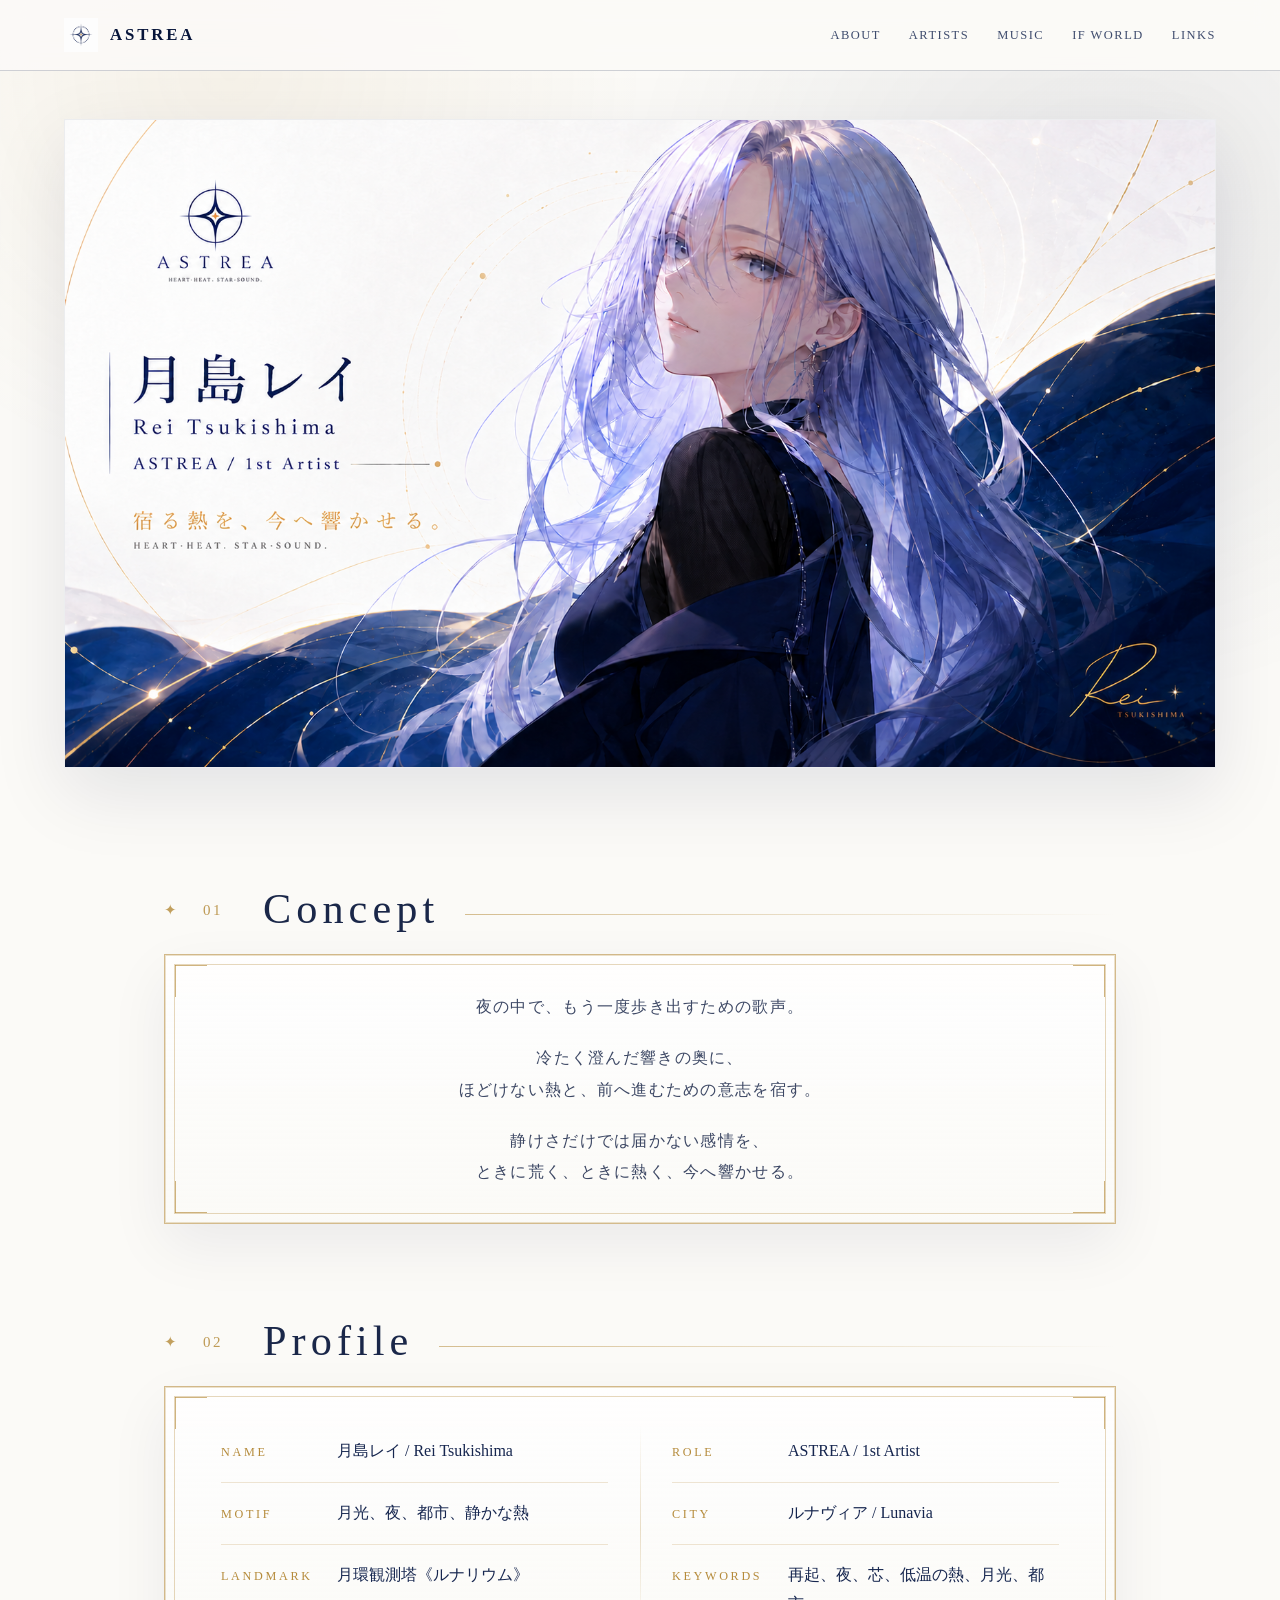
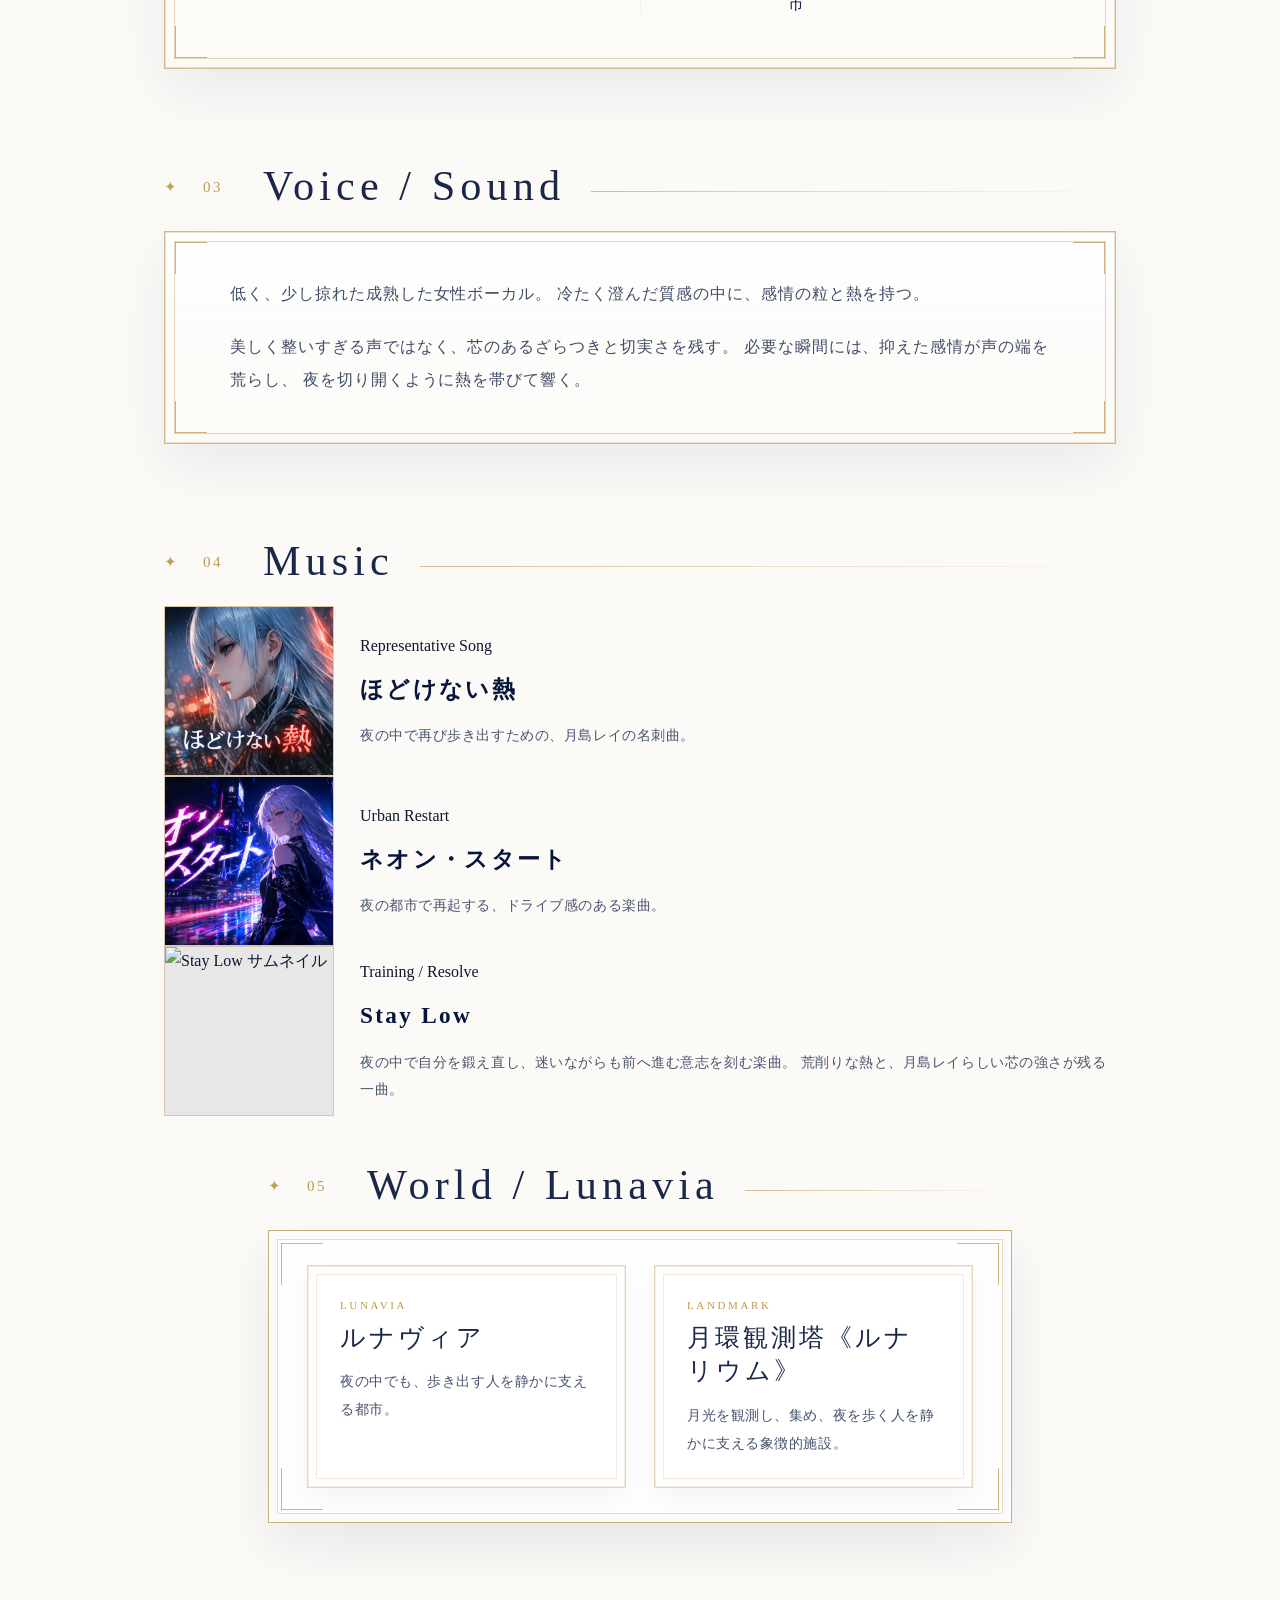
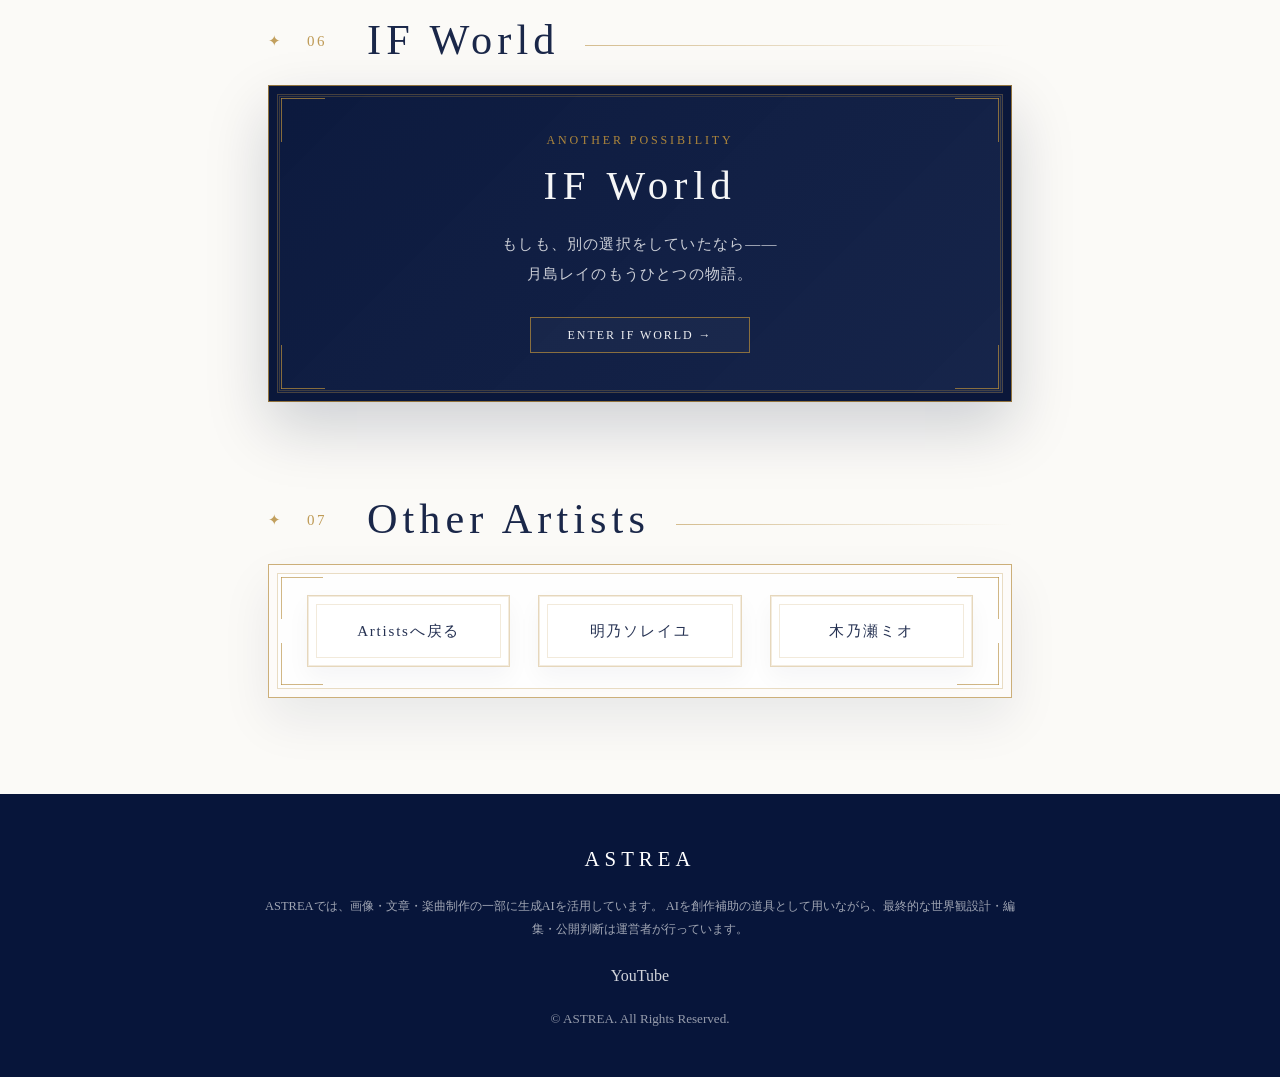
==== commit 518ce2b6: "Update rei.html" ====
--- a/characters/rei.html
+++ b/characters/rei.html
@@ -118,7 +118,7 @@
     rel="noopener noreferrer"
     aria-label="ほどけない熱をYouTubeで聴く"
   >
-    <img src="../images/hodokenai-netsu.jpg" alt="ほどけない熱 サムネイル" />
+    <img src="../images/hodokenai-netsu.png" alt="ほどけない熱 サムネイル" />
     <span class="song-card__play">YouTubeで聴く</span>
   </a>
 
@@ -138,7 +138,7 @@
     rel="noopener noreferrer"
     aria-label="ネオン・スタートをYouTubeで聴く"
   >
-    <img src="../images/neon-start.jpg" alt="ネオン・スタート サムネイル" />
+    <img src="../images/neon-start.png" alt="ネオン・スタート サムネイル" />
     <span class="song-card__play">YouTubeで聴く</span>
   </a>
 
--- a/style.css
+++ b/style.css
@@ -559,33 +559,6 @@
 .sound-panel {
   max-width: 980px;
   color: var(--navy-soft);
-}
-
-.song-grid {
-  display: grid;
-  grid-template-columns: repeat(3, 1fr);
-  gap: 18px;
-}
-
-.song-card {
-  min-height: 260px;
-  padding: 26px;
-  border: 1px solid var(--line);
-  background: rgba(255, 255, 255, 0.7);
-  transition: transform 0.25s ease, box-shadow 0.25s ease;
-}
-
-.song-card:hover {
-  transform: translateY(-4px);
-  box-shadow: 0 18px 42px rgba(7, 21, 58, 0.1);
-}
-
-.song-label {
-  color: var(--gold);
-  font-size: 0.72rem;
-  letter-spacing: 0.18em;
-  text-transform: uppercase;
-  margin-bottom: 14px;
 }
 
 .song-card h3,
@@ -1708,4 +1681,92 @@
     min-width: 180px;
   }
 }
-
+/* =========================================================
+   REI Music Thumbnail Link
+   サムネイルをYouTube導線にする
+========================================================= */
+
+.character-page.rei-page .song-card.song-card--media {
+  display: grid;
+  grid-template-columns: 170px 1fr;
+  gap: 26px;
+  align-items: stretch;
+  text-align: left;
+}
+
+.character-page.rei-page .song-card__thumb {
+  position: relative;
+  display: block;
+  overflow: hidden;
+
+  border: 1px solid rgba(181, 139, 59, 0.34);
+  background: rgba(7, 21, 58, 0.08);
+}
+
+.character-page.rei-page .song-card__thumb img {
+  width: 100%;
+  aspect-ratio: 1 / 1;
+  object-fit: cover;
+  display: block;
+  transition: transform 0.35s ease, opacity 0.35s ease;
+}
+
+.character-page.rei-page .song-card__play {
+  position: absolute;
+  inset: 0;
+
+  display: flex;
+  align-items: center;
+  justify-content: center;
+
+  background: rgba(7, 21, 58, 0.58);
+  color: #fff;
+
+  font-family: "Times New Roman", "Yu Mincho", "YuMincho", serif;
+  font-size: 12px;
+  letter-spacing: 0.16em;
+
+  opacity: 0;
+  transition: opacity 0.3s ease;
+}
+
+.character-page.rei-page .song-card__thumb:hover img {
+  transform: scale(1.04);
+  opacity: 0.82;
+}
+
+.character-page.rei-page .song-card__thumb:hover .song-card__play {
+  opacity: 1;
+}
+
+.character-page.rei-page .song-card__body {
+  display: flex;
+  flex-direction: column;
+  justify-content: center;
+  min-width: 0;
+}
+
+.character-page.rei-page .song-card__body .song-label {
+  margin-bottom: 12px;
+  text-align: left;
+}
+
+.character-page.rei-page .song-card__body h3 {
+  margin-bottom: 16px;
+  text-align: left;
+  white-space: nowrap;
+}
+
+.character-page.rei-page .song-description {
+  margin: 0;
+  color: rgba(7, 21, 58, 0.72);
+  font-size: 14px;
+  line-height: 1.95;
+  letter-spacing: 0.04em;
+  text-align: left;
+}
+
+/* 既存のListen on YouTubeテキストリンクを使わない場合 */
+.character-page.rei-page .youtube-link {
+  display: none;
+}
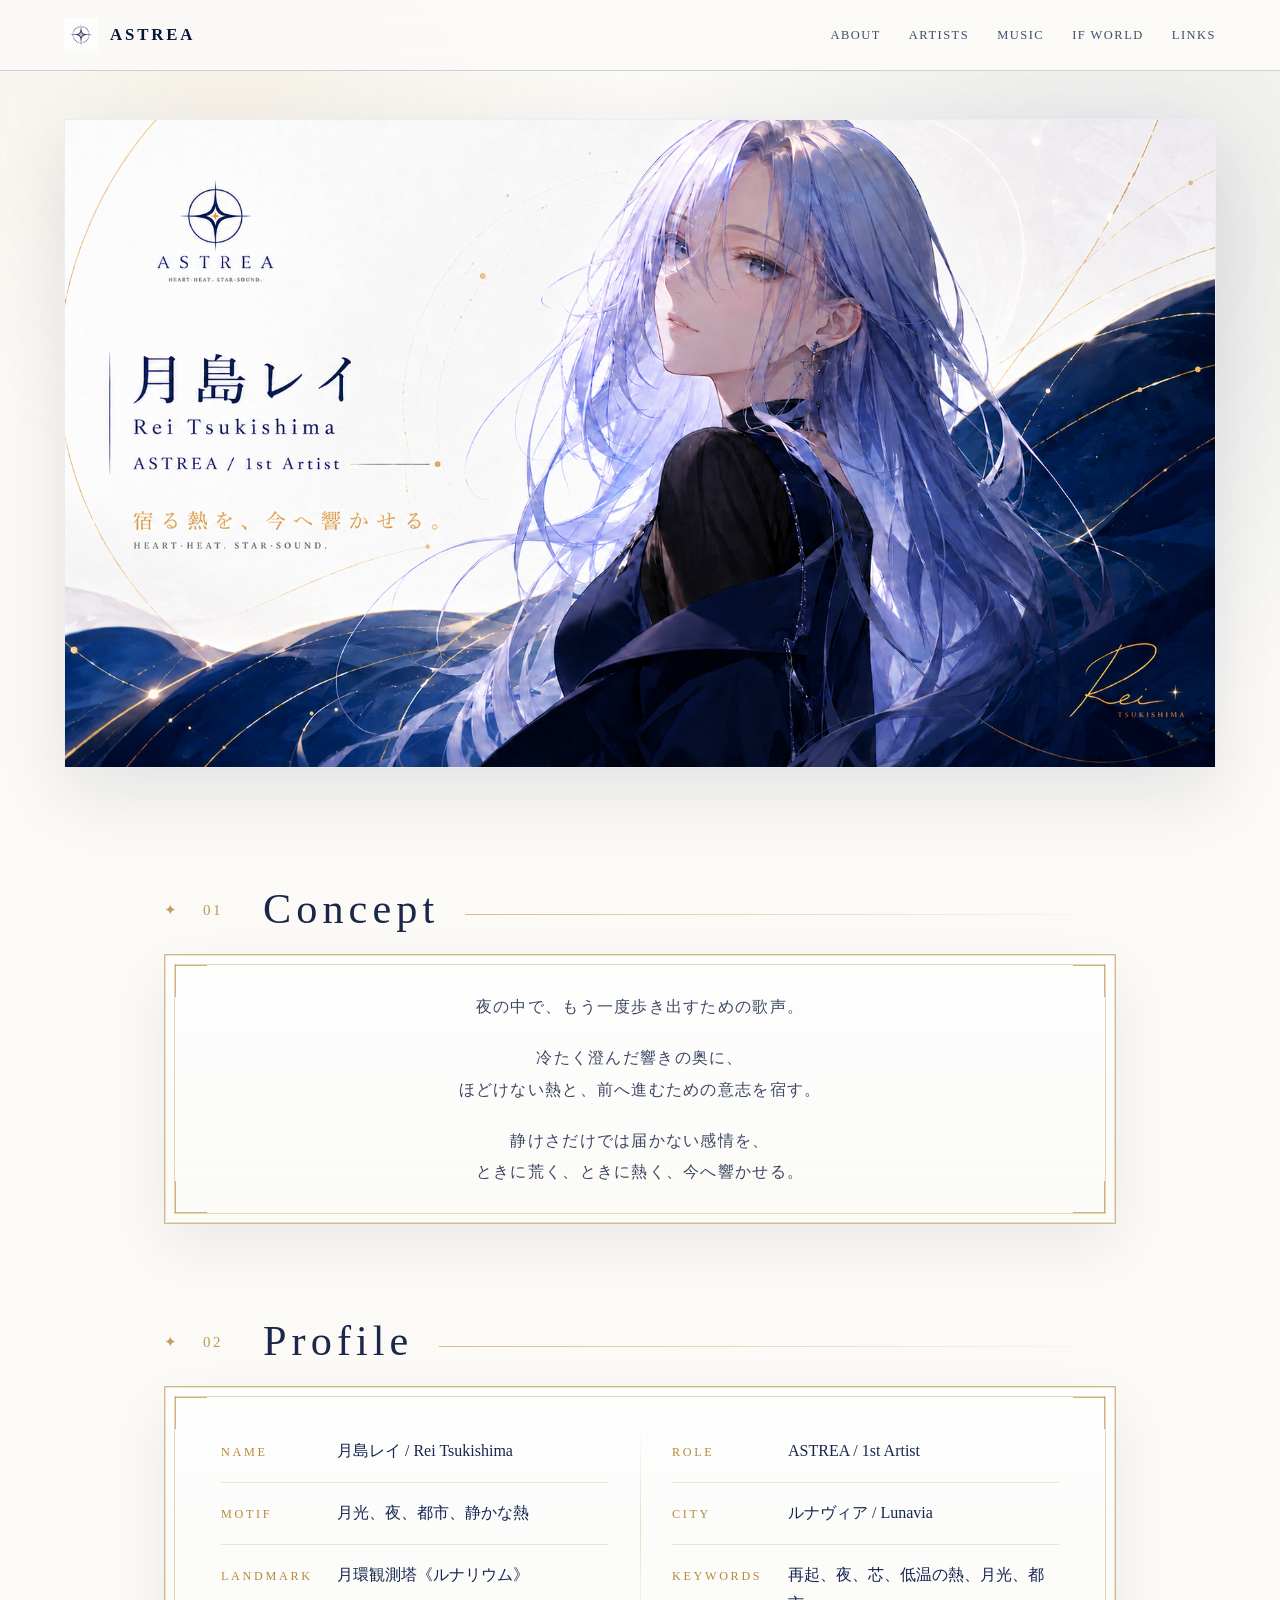
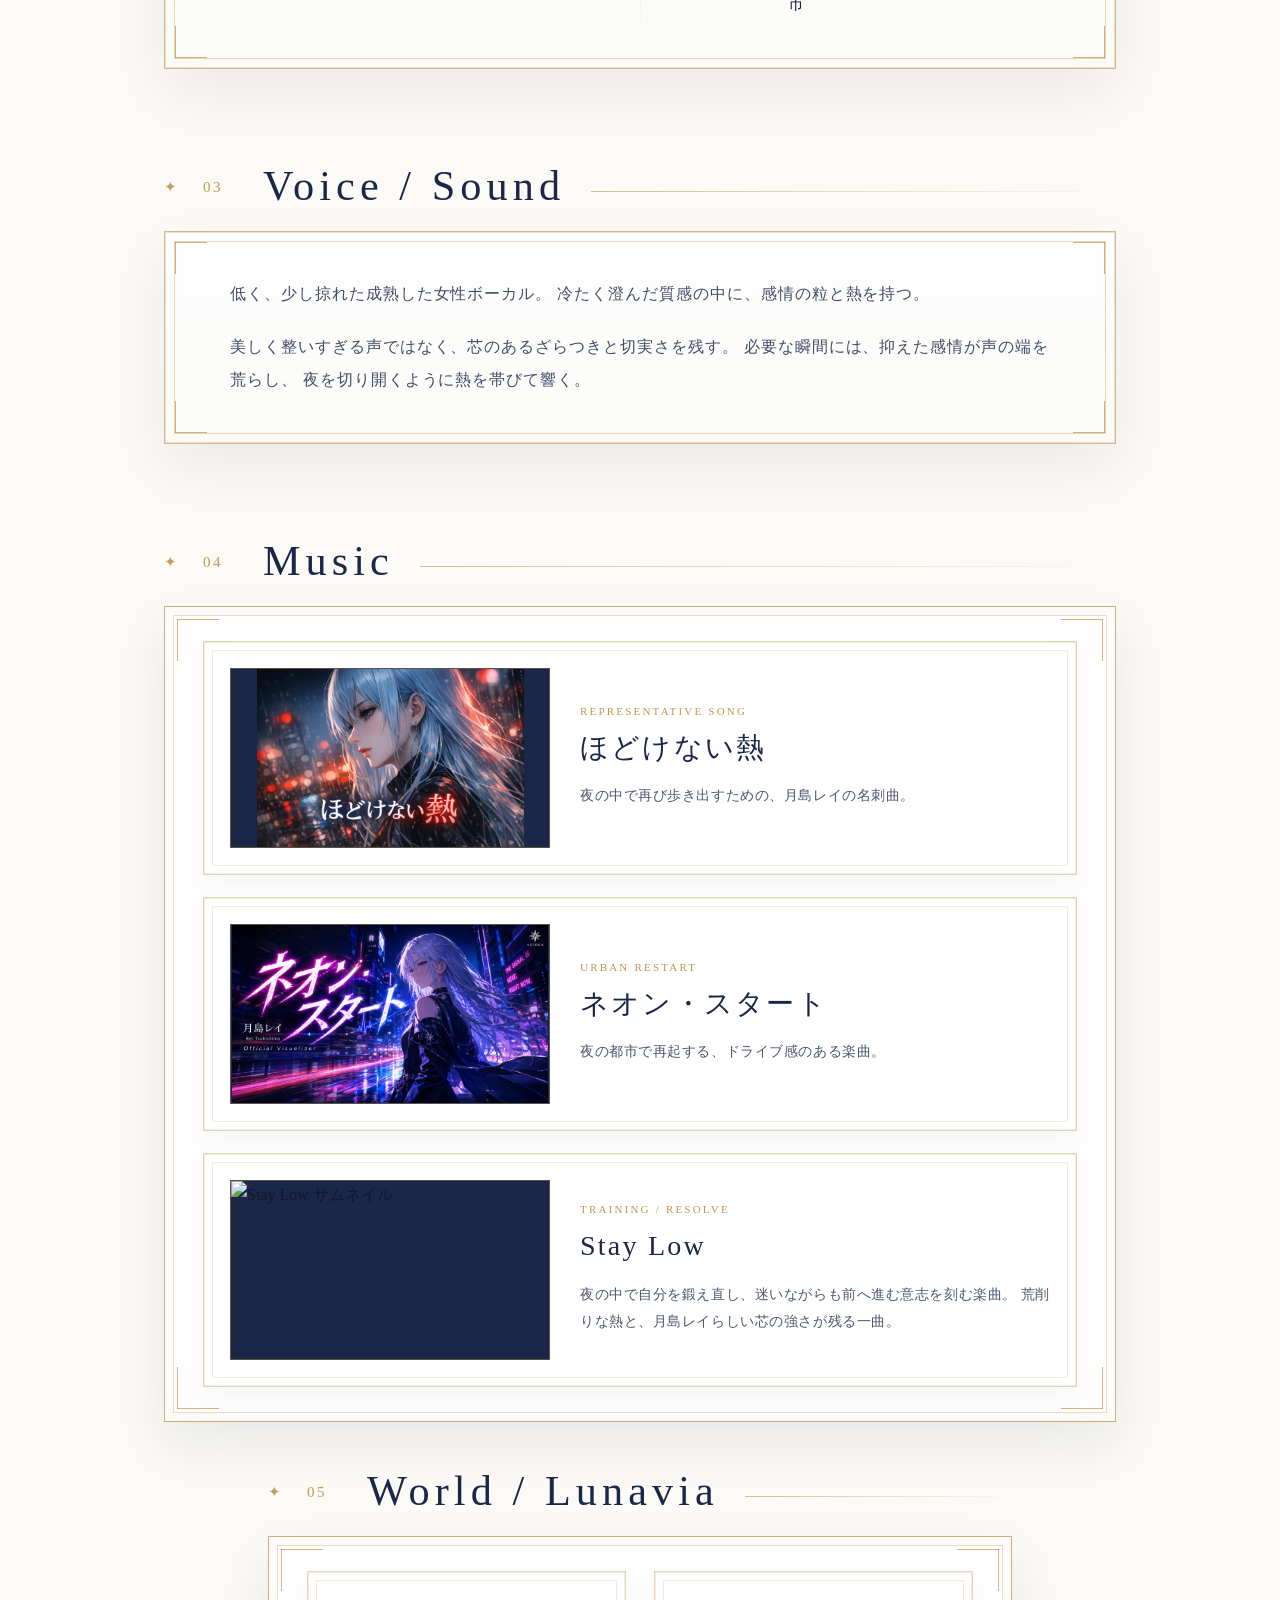
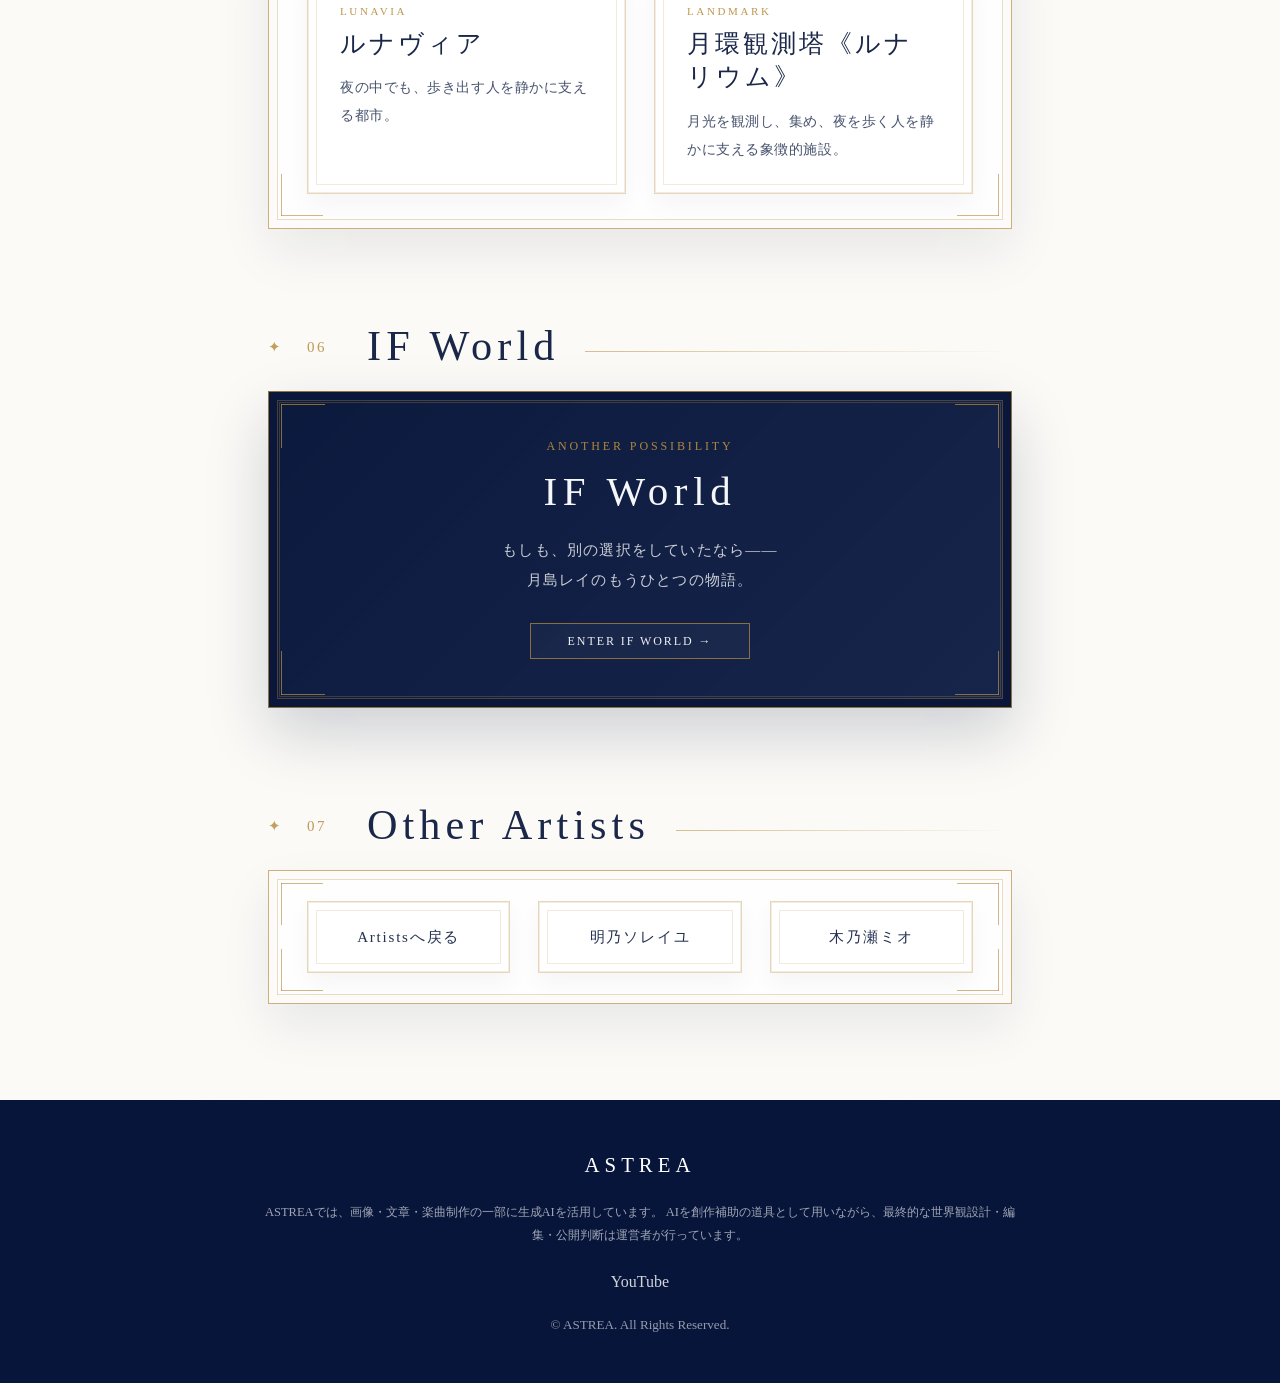
==== commit 76a04fe4: "Update rei.html" ====
--- a/characters/rei.html
+++ b/characters/rei.html
@@ -159,7 +159,7 @@
     rel="noopener noreferrer"
     aria-label="Stay LowをYouTubeで聴く"
   >
-    <img src="../images/stay-low.jpg" alt="Stay Low サムネイル" />
+    <img src="../images/stay-low.png" alt="Stay Low サムネイル" />
     <span class="song-card__play">YouTubeで聴く</span>
   </a>
 
--- a/style.css
+++ b/style.css
@@ -1682,35 +1682,119 @@
   }
 }
 /* =========================================================
-   REI Music Thumbnail Link
-   サムネイルをYouTube導線にする
+   REI MUSIC CARD - THUMB LEFT FINAL
+   サムネイル左 / 曲情報右 / 16:9画像
 ========================================================= */
 
+.character-page.rei-page .song-grid {
+  position: relative;
+  overflow: visible;
+
+  display: grid;
+  grid-template-columns: 1fr;
+  gap: 22px;
+
+  padding: 34px 38px;
+
+  border: 1px solid rgba(181, 139, 59, 0.68);
+
+  background:
+    linear-gradient(90deg, rgba(181,139,59,0.62), rgba(181,139,59,0.62)) left 12px top 12px / 42px 1px no-repeat,
+    linear-gradient(180deg, rgba(181,139,59,0.62), rgba(181,139,59,0.62)) left 12px top 12px / 1px 42px no-repeat,
+
+    linear-gradient(90deg, rgba(181,139,59,0.62), rgba(181,139,59,0.62)) right 12px top 12px / 42px 1px no-repeat,
+    linear-gradient(180deg, rgba(181,139,59,0.62), rgba(181,139,59,0.62)) right 12px top 12px / 1px 42px no-repeat,
+
+    linear-gradient(90deg, rgba(181,139,59,0.62), rgba(181,139,59,0.62)) left 12px bottom 12px / 42px 1px no-repeat,
+    linear-gradient(180deg, rgba(181,139,59,0.62), rgba(181,139,59,0.62)) left 12px bottom 12px / 1px 42px no-repeat,
+
+    linear-gradient(90deg, rgba(181,139,59,0.62), rgba(181,139,59,0.62)) right 12px bottom 12px / 42px 1px no-repeat,
+    linear-gradient(180deg, rgba(181,139,59,0.62), rgba(181,139,59,0.62)) right 12px bottom 12px / 1px 42px no-repeat,
+
+    rgba(255, 255, 255, 0.86);
+
+  box-shadow:
+    0 22px 50px rgba(7, 21, 58, 0.08),
+    inset 0 0 0 8px rgba(255, 255, 255, 0.9),
+    inset 0 0 0 9px rgba(181, 139, 59, 0.30);
+}
+
+/* 1曲ごとの横長カード */
 .character-page.rei-page .song-card.song-card--media {
+  position: relative;
+
   display: grid;
-  grid-template-columns: 170px 1fr;
-  gap: 26px;
-  align-items: stretch;
+  grid-template-columns: 300px 1fr;
+  gap: 30px;
+  align-items: center;
+
+  min-height: 210px;
+  padding: 26px;
+
+  border: 1px solid rgba(181, 139, 59, 0.34);
+  background: rgba(255, 255, 255, 0.78);
+
   text-align: left;
-}
-
+
+  box-shadow:
+    0 10px 24px rgba(7, 21, 58, 0.04),
+    inset 0 0 0 1px rgba(181, 139, 59, 0.16);
+
+  transition:
+    transform 0.25s ease,
+    box-shadow 0.25s ease,
+    border-color 0.25s ease;
+}
+
+.character-page.rei-page .song-card.song-card--media::before {
+  content: "";
+  position: absolute;
+  inset: 8px;
+  border: 1px solid rgba(181, 139, 59, 0.18);
+  pointer-events: none;
+}
+
+.character-page.rei-page .song-card.song-card--media::after {
+  content: none;
+  display: none;
+}
+
+.character-page.rei-page .song-card.song-card--media:hover {
+  transform: translateY(-3px);
+  border-color: rgba(181, 139, 59, 0.62);
+  box-shadow:
+    0 16px 36px rgba(7, 21, 58, 0.08),
+    inset 0 0 0 1px rgba(181, 139, 59, 0.22);
+}
+
+/* 左：サムネイル */
 .character-page.rei-page .song-card__thumb {
   position: relative;
+  z-index: 1;
+
   display: block;
   overflow: hidden;
 
+  width: 100%;
+  aspect-ratio: 16 / 9;
+
   border: 1px solid rgba(181, 139, 59, 0.34);
   background: rgba(7, 21, 58, 0.08);
 }
 
+/* サムネイル画像：横長を切らずに見せる */
 .character-page.rei-page .song-card__thumb img {
   width: 100%;
-  aspect-ratio: 1 / 1;
+  height: 100%;
   object-fit: cover;
   display: block;
-  transition: transform 0.35s ease, opacity 0.35s ease;
-}
-
+
+  transition:
+    transform 0.35s ease,
+    opacity 0.35s ease;
+}
+
+/* hover時に表示 */
 .character-page.rei-page .song-card__play {
   position: absolute;
   inset: 0;
@@ -1739,34 +1823,294 @@
   opacity: 1;
 }
 
+/* 右：曲情報 */
 .character-page.rei-page .song-card__body {
+  position: relative;
+  z-index: 1;
+
   display: flex;
   flex-direction: column;
   justify-content: center;
+
   min-width: 0;
+  text-align: left;
 }
 
 .character-page.rei-page .song-card__body .song-label {
-  margin-bottom: 12px;
+  margin: 0 0 12px;
+
+  color: rgba(181, 139, 59, 0.9);
+  font-family: "Times New Roman", "Yu Mincho", "YuMincho", serif;
+  font-size: 11px;
+  line-height: 1;
+  letter-spacing: 0.20em;
+  text-transform: uppercase;
   text-align: left;
 }
 
 .character-page.rei-page .song-card__body h3 {
-  margin-bottom: 16px;
+  margin: 0 0 16px;
+
+  color: rgba(7, 21, 58, 0.92);
+  font-family: "Times New Roman", "Yu Mincho", "YuMincho", serif;
+  font-size: 28px;
+  font-weight: 400;
+  line-height: 1.35;
+  letter-spacing: 0.08em;
+
   text-align: left;
   white-space: nowrap;
 }
 
 .character-page.rei-page .song-description {
   margin: 0;
+
   color: rgba(7, 21, 58, 0.72);
+  font-family: "Yu Mincho", "YuMincho", "Hiragino Mincho ProN", serif;
   font-size: 14px;
   line-height: 1.95;
   letter-spacing: 0.04em;
+
   text-align: left;
 }
 
-/* 既存のListen on YouTubeテキストリンクを使わない場合 */
 .character-page.rei-page .youtube-link {
   display: none;
 }
+
+/* スマホ対応 */
+@media (max-width: 900px) {
+  .character-page.rei-page .song-grid {
+    padding: 30px 24px;
+  }
+
+  .character-page.rei-page .song-card.song-card--media {
+    grid-template-columns: 1fr;
+    gap: 18px;
+    padding: 24px;
+  }
+
+  .character-page.rei-page .song-card__thumb {
+    width: 100%;
+    max-width: 420px;
+    margin: 0 auto;
+  }
+
+  .character-page.rei-page .song-card__body,
+  .character-page.rei-page .song-card__body .song-label,
+  .character-page.rei-page .song-card__body h3,
+  .character-page.rei-page .song-description {
+    text-align: center;
+  }
+
+  .character-page.rei-page .song-card__body h3 {
+    white-space: normal;
+  }
+}
+/* =========================================================
+   REI MUSIC FRAME + FULL THUMB
+   金枠あり / サムネイル全体表示
+========================================================= */
+
+.character-page.rei-page .song-grid {
+  position: relative;
+  overflow: visible;
+
+  display: grid;
+  grid-template-columns: 1fr;
+  gap: 22px;
+
+  padding: 34px 38px;
+
+  border: 1px solid rgba(181, 139, 59, 0.68);
+
+  background:
+    linear-gradient(90deg, rgba(181,139,59,0.62), rgba(181,139,59,0.62)) left 12px top 12px / 42px 1px no-repeat,
+    linear-gradient(180deg, rgba(181,139,59,0.62), rgba(181,139,59,0.62)) left 12px top 12px / 1px 42px no-repeat,
+
+    linear-gradient(90deg, rgba(181,139,59,0.62), rgba(181,139,59,0.62)) right 12px top 12px / 42px 1px no-repeat,
+    linear-gradient(180deg, rgba(181,139,59,0.62), rgba(181,139,59,0.62)) right 12px top 12px / 1px 42px no-repeat,
+
+    linear-gradient(90deg, rgba(181,139,59,0.62), rgba(181,139,59,0.62)) left 12px bottom 12px / 42px 1px no-repeat,
+    linear-gradient(180deg, rgba(181,139,59,0.62), rgba(181,139,59,0.62)) left 12px bottom 12px / 1px 42px no-repeat,
+
+    linear-gradient(90deg, rgba(181,139,59,0.62), rgba(181,139,59,0.62)) right 12px bottom 12px / 42px 1px no-repeat,
+    linear-gradient(180deg, rgba(181,139,59,0.62), rgba(181,139,59,0.62)) right 12px bottom 12px / 1px 42px no-repeat,
+
+    rgba(255, 255, 255, 0.86);
+
+  box-shadow:
+    0 22px 50px rgba(7, 21, 58, 0.08),
+    inset 0 0 0 8px rgba(255, 255, 255, 0.9),
+    inset 0 0 0 9px rgba(181, 139, 59, 0.30);
+}
+
+.character-page.rei-page .song-card.song-card--media {
+  position: relative;
+
+  display: grid;
+  grid-template-columns: 320px 1fr;
+  gap: 30px;
+  align-items: center;
+
+  min-height: 220px;
+  padding: 26px;
+
+  border: 1px solid rgba(181, 139, 59, 0.38);
+  background: rgba(255, 255, 255, 0.78);
+
+  text-align: left;
+
+  box-shadow:
+    0 10px 24px rgba(7, 21, 58, 0.04),
+    inset 0 0 0 1px rgba(181, 139, 59, 0.16);
+}
+
+.character-page.rei-page .song-card.song-card--media::before {
+  content: "";
+  position: absolute;
+  inset: 8px;
+  border: 1px solid rgba(181, 139, 59, 0.18);
+  pointer-events: none;
+}
+
+.character-page.rei-page .song-card.song-card--media::after {
+  content: none;
+  display: none;
+}
+
+.character-page.rei-page .song-card__thumb {
+  position: relative;
+  z-index: 1;
+
+  display: block;
+  overflow: hidden;
+
+  width: 100%;
+  aspect-ratio: 16 / 9;
+
+  border: 1px solid rgba(181, 139, 59, 0.44);
+  background: rgba(7, 21, 58, 0.92);
+}
+
+.character-page.rei-page .song-card__thumb img {
+  width: 100%;
+  height: 100%;
+  object-fit: contain;
+  display: block;
+
+  transition:
+    transform 0.35s ease,
+    opacity 0.35s ease;
+}
+
+.character-page.rei-page .song-card__play {
+  position: absolute;
+  inset: 0;
+
+  display: flex;
+  align-items: center;
+  justify-content: center;
+
+  background: rgba(7, 21, 58, 0.58);
+  color: #fff;
+
+  font-family: "Times New Roman", "Yu Mincho", "YuMincho", serif;
+  font-size: 12px;
+  letter-spacing: 0.16em;
+
+  opacity: 0;
+  transition: opacity 0.3s ease;
+}
+
+.character-page.rei-page .song-card__thumb:hover img {
+  transform: scale(1.02);
+  opacity: 0.84;
+}
+
+.character-page.rei-page .song-card__thumb:hover .song-card__play {
+  opacity: 1;
+}
+
+.character-page.rei-page .song-card__body {
+  position: relative;
+  z-index: 1;
+
+  display: flex;
+  flex-direction: column;
+  justify-content: center;
+
+  min-width: 0;
+  text-align: left;
+}
+
+.character-page.rei-page .song-card__body .song-label {
+  margin: 0 0 12px;
+
+  color: rgba(181, 139, 59, 0.9);
+  font-family: "Times New Roman", "Yu Mincho", "YuMincho", serif;
+  font-size: 11px;
+  line-height: 1;
+  letter-spacing: 0.20em;
+  text-transform: uppercase;
+  text-align: left;
+}
+
+.character-page.rei-page .song-card__body h3 {
+  margin: 0 0 16px;
+
+  color: rgba(7, 21, 58, 0.92);
+  font-family: "Times New Roman", "Yu Mincho", "YuMincho", serif;
+  font-size: 28px;
+  font-weight: 400;
+  line-height: 1.35;
+  letter-spacing: 0.08em;
+
+  text-align: left;
+  white-space: nowrap;
+}
+
+.character-page.rei-page .song-description {
+  margin: 0;
+
+  color: rgba(7, 21, 58, 0.72);
+  font-family: "Yu Mincho", "YuMincho", "Hiragino Mincho ProN", serif;
+  font-size: 14px;
+  line-height: 1.95;
+  letter-spacing: 0.04em;
+
+  text-align: left;
+}
+
+.character-page.rei-page .youtube-link {
+  display: none;
+}
+
+@media (max-width: 900px) {
+  .character-page.rei-page .song-grid {
+    padding: 30px 24px;
+  }
+
+  .character-page.rei-page .song-card.song-card--media {
+    grid-template-columns: 1fr;
+    gap: 18px;
+    padding: 24px;
+  }
+
+  .character-page.rei-page .song-card__thumb {
+    width: 100%;
+    max-width: 420px;
+    margin: 0 auto;
+  }
+
+  .character-page.rei-page .song-card__body,
+  .character-page.rei-page .song-card__body .song-label,
+  .character-page.rei-page .song-card__body h3,
+  .character-page.rei-page .song-description {
+    text-align: center;
+  }
+
+  .character-page.rei-page .song-card__body h3 {
+    white-space: normal;
+  }
+}
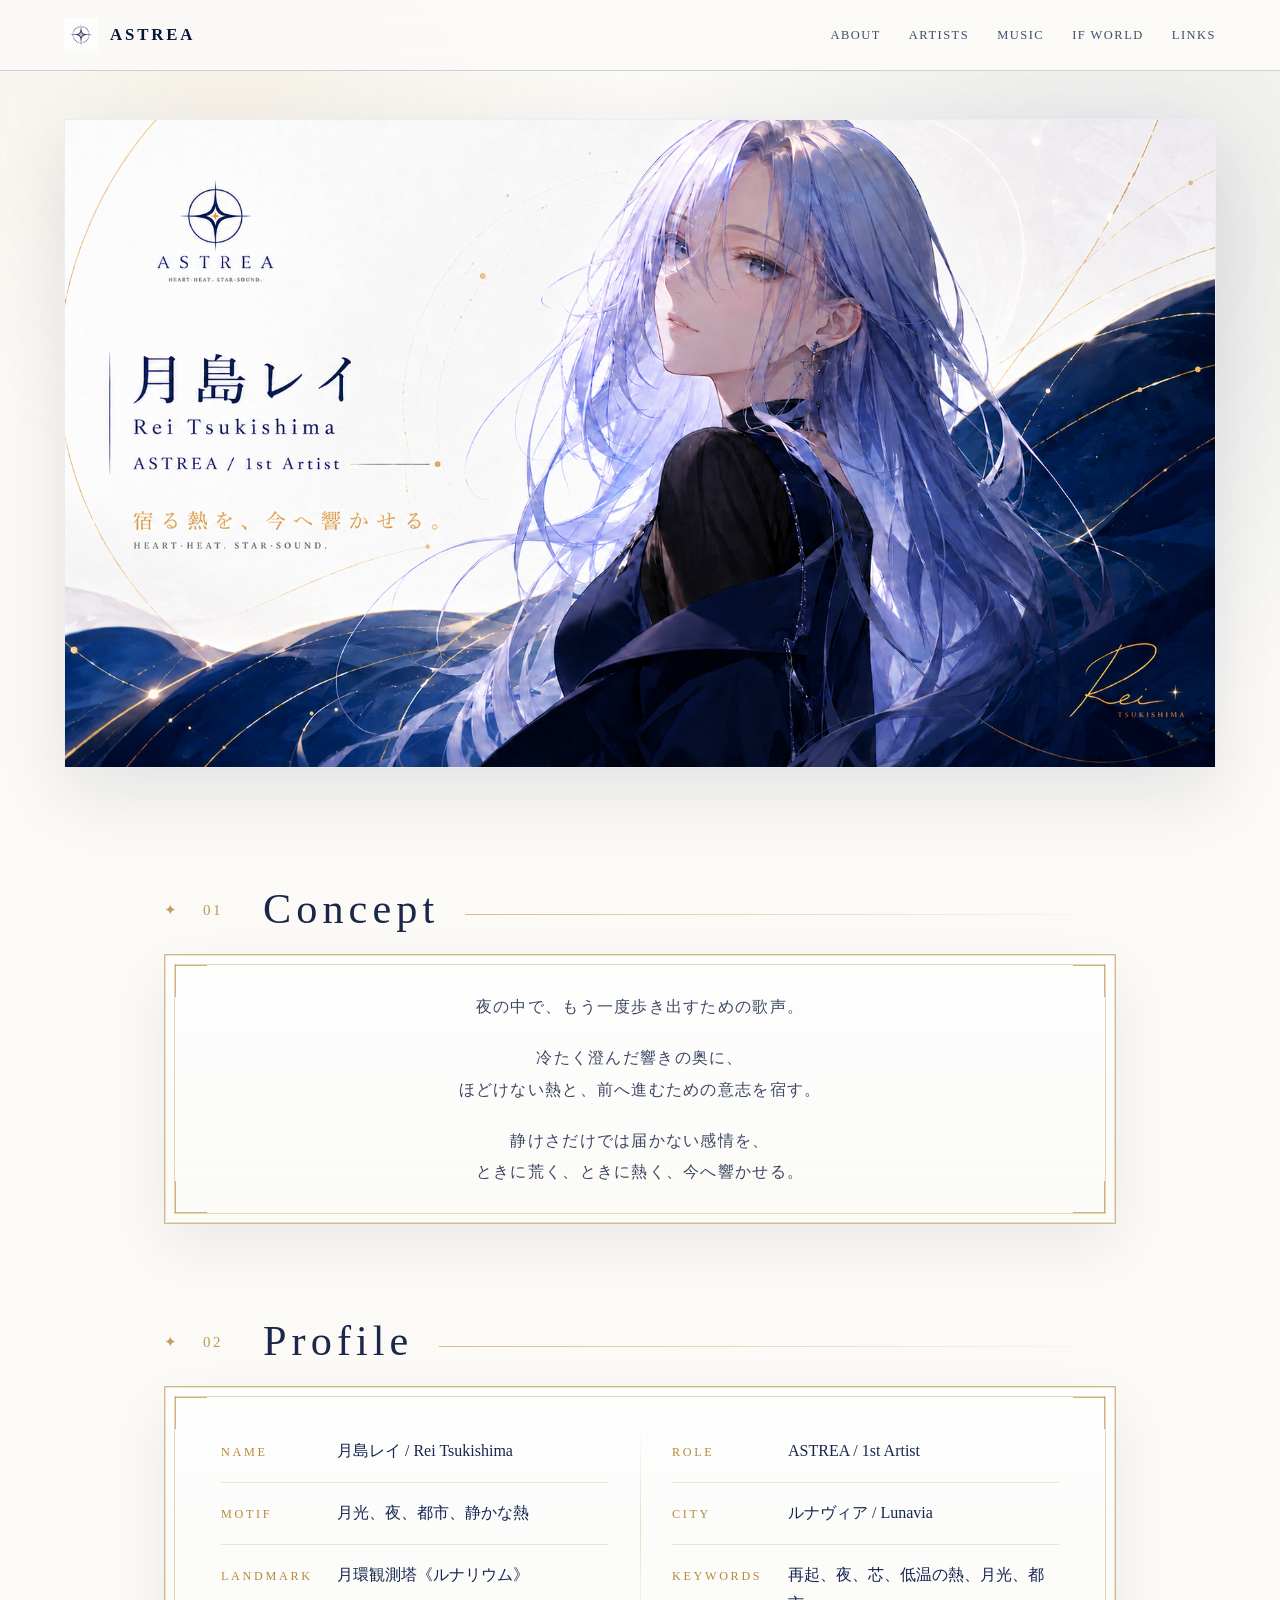
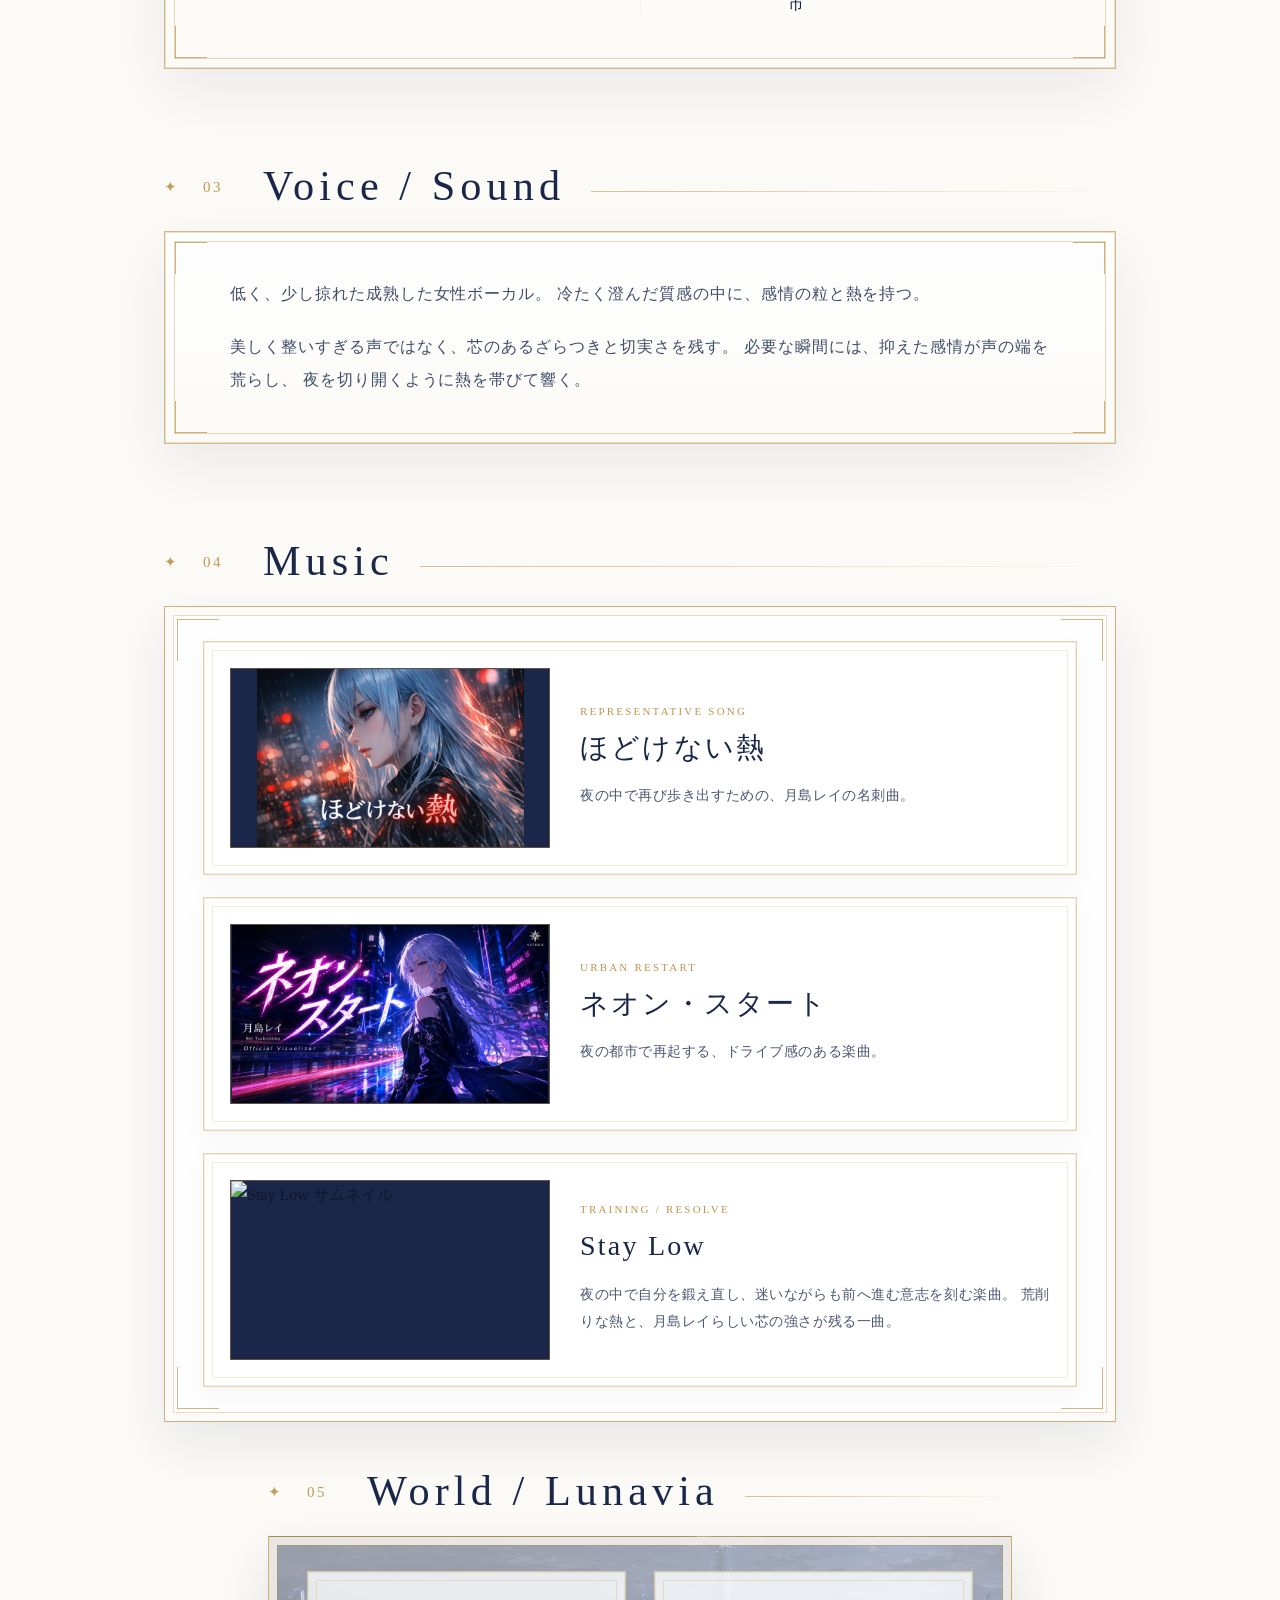
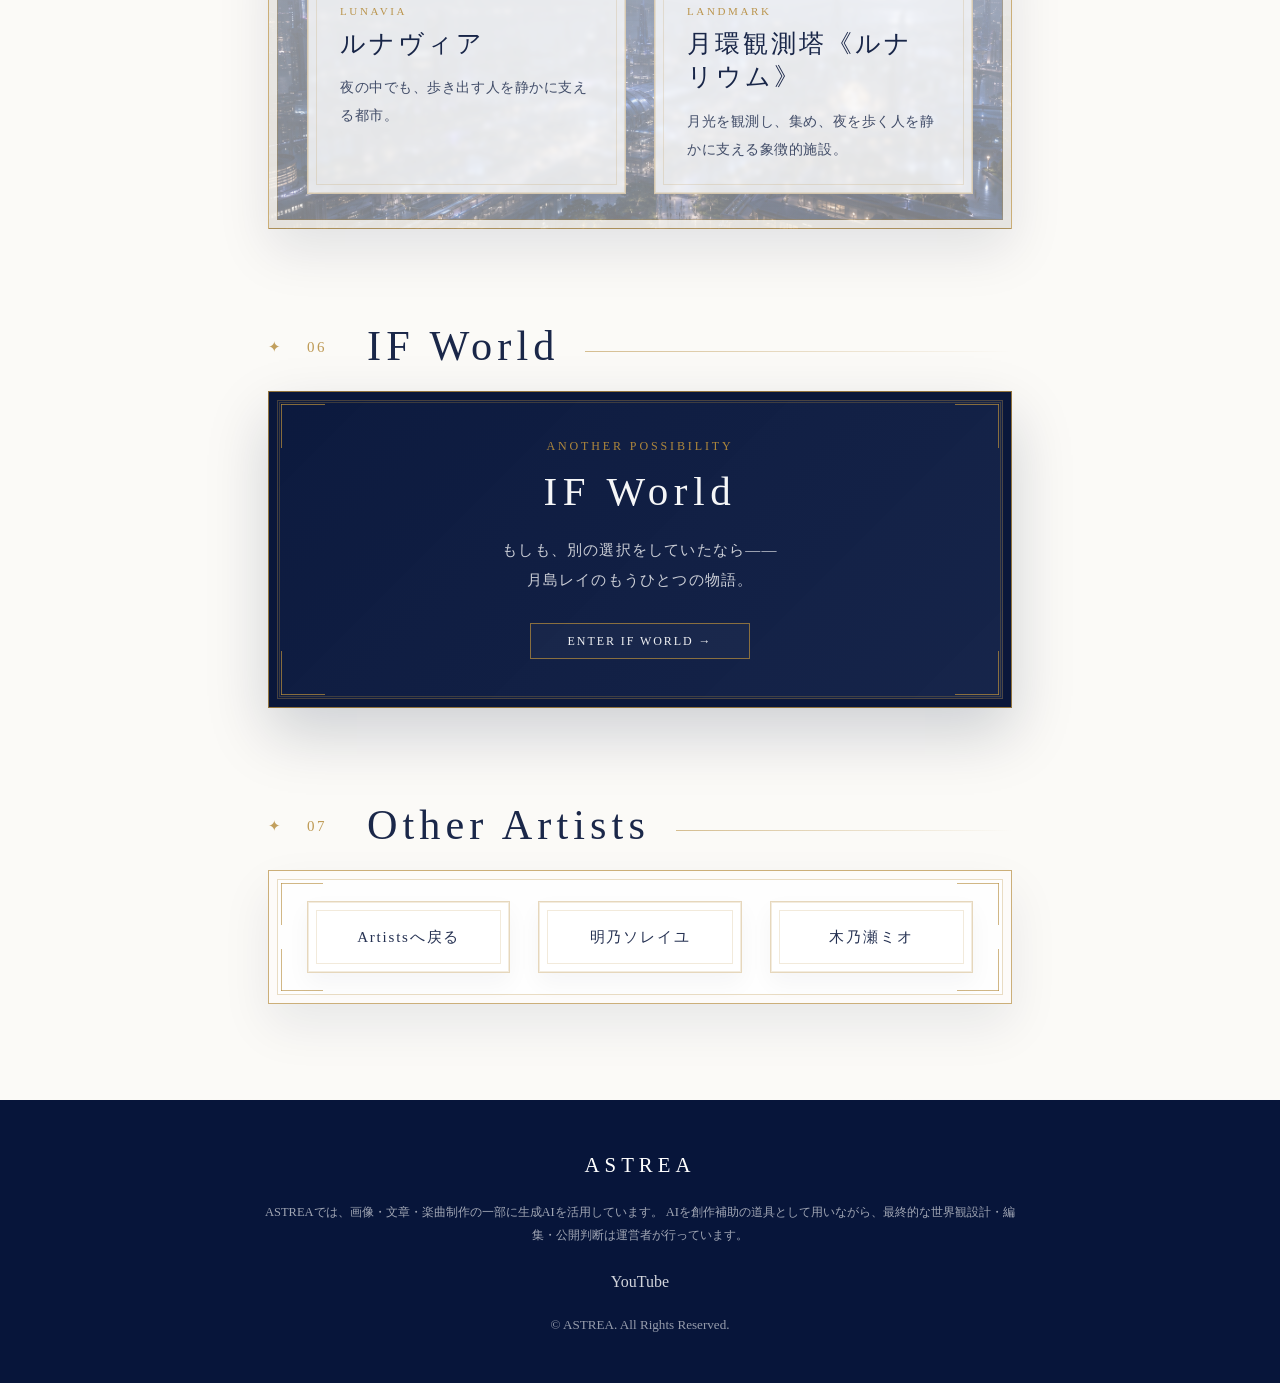
==== commit a326ee7f: "Update rei.html" ====
--- a/characters/rei.html
+++ b/characters/rei.html
@@ -29,7 +29,7 @@
      </div>
 </section>
 
-    <section class="section character-section">
+   <section class="section character-section world-section">
       <div class="section-heading">
         <p class="section-number">01</p>
         <h2>Concept</h2>
--- a/style.css
+++ b/style.css
@@ -1682,8 +1682,8 @@
   }
 }
 /* =========================================================
-   REI MUSIC CARD - THUMB LEFT FINAL
-   サムネイル左 / 曲情報右 / 16:9画像
+   REI MUSIC FRAME + FULL THUMB
+   金枠あり / サムネイル全体表示
 ========================================================= */
 
 .character-page.rei-page .song-grid {
@@ -1719,19 +1719,18 @@
     inset 0 0 0 9px rgba(181, 139, 59, 0.30);
 }
 
-/* 1曲ごとの横長カード */
 .character-page.rei-page .song-card.song-card--media {
   position: relative;
 
   display: grid;
-  grid-template-columns: 300px 1fr;
+  grid-template-columns: 320px 1fr;
   gap: 30px;
   align-items: center;
 
-  min-height: 210px;
+  min-height: 220px;
   padding: 26px;
 
-  border: 1px solid rgba(181, 139, 59, 0.34);
+  border: 1px solid rgba(181, 139, 59, 0.38);
   background: rgba(255, 255, 255, 0.78);
 
   text-align: left;
@@ -1739,11 +1738,6 @@
   box-shadow:
     0 10px 24px rgba(7, 21, 58, 0.04),
     inset 0 0 0 1px rgba(181, 139, 59, 0.16);
-
-  transition:
-    transform 0.25s ease,
-    box-shadow 0.25s ease,
-    border-color 0.25s ease;
 }
 
 .character-page.rei-page .song-card.song-card--media::before {
@@ -1759,15 +1753,6 @@
   display: none;
 }
 
-.character-page.rei-page .song-card.song-card--media:hover {
-  transform: translateY(-3px);
-  border-color: rgba(181, 139, 59, 0.62);
-  box-shadow:
-    0 16px 36px rgba(7, 21, 58, 0.08),
-    inset 0 0 0 1px rgba(181, 139, 59, 0.22);
-}
-
-/* 左：サムネイル */
 .character-page.rei-page .song-card__thumb {
   position: relative;
   z-index: 1;
@@ -1778,15 +1763,14 @@
   width: 100%;
   aspect-ratio: 16 / 9;
 
-  border: 1px solid rgba(181, 139, 59, 0.34);
-  background: rgba(7, 21, 58, 0.08);
-}
-
-/* サムネイル画像：横長を切らずに見せる */
+  border: 1px solid rgba(181, 139, 59, 0.44);
+  background: rgba(7, 21, 58, 0.92);
+}
+
 .character-page.rei-page .song-card__thumb img {
   width: 100%;
   height: 100%;
-  object-fit: cover;
+  object-fit: contain;
   display: block;
 
   transition:
@@ -1794,7 +1778,6 @@
     opacity 0.35s ease;
 }
 
-/* hover時に表示 */
 .character-page.rei-page .song-card__play {
   position: absolute;
   inset: 0;
@@ -1815,15 +1798,14 @@
 }
 
 .character-page.rei-page .song-card__thumb:hover img {
-  transform: scale(1.04);
-  opacity: 0.82;
+  transform: scale(1.02);
+  opacity: 0.84;
 }
 
 .character-page.rei-page .song-card__thumb:hover .song-card__play {
   opacity: 1;
 }
 
-/* 右：曲情報 */
 .character-page.rei-page .song-card__body {
   position: relative;
   z-index: 1;
@@ -1878,7 +1860,6 @@
   display: none;
 }
 
-/* スマホ対応 */
 @media (max-width: 900px) {
   .character-page.rei-page .song-grid {
     padding: 30px 24px;
@@ -1908,209 +1889,82 @@
   }
 }
 /* =========================================================
-   REI MUSIC FRAME + FULL THUMB
-   金枠あり / サムネイル全体表示
+   REI World Width Match Final
+   05 World / Lunavia を他セクション幅に揃える
 ========================================================= */
 
-.character-page.rei-page .song-grid {
-  position: relative;
-  overflow: visible;
-
-  display: grid;
-  grid-template-columns: 1fr;
-  gap: 22px;
-
-  padding: 34px 38px;
-
-  border: 1px solid rgba(181, 139, 59, 0.68);
+.character-page.rei-page .world-panel {
+  position: relative !important;
+  overflow: hidden !important;
+
+  width: min(100%, 1080px) !important;
+  max-width: 1080px !important;
+  margin-left: auto !important;
+  margin-right: auto !important;
+  box-sizing: border-box !important;
+
+  display: grid !important;
+  grid-template-columns: 1fr 1fr !important;
+  gap: 28px !important;
+
+  padding: 34px 38px !important;
+
+  border: 1px solid rgba(181, 139, 59, 0.68) !important;
 
   background:
-    linear-gradient(90deg, rgba(181,139,59,0.62), rgba(181,139,59,0.62)) left 12px top 12px / 42px 1px no-repeat,
-    linear-gradient(180deg, rgba(181,139,59,0.62), rgba(181,139,59,0.62)) left 12px top 12px / 1px 42px no-repeat,
-
-    linear-gradient(90deg, rgba(181,139,59,0.62), rgba(181,139,59,0.62)) right 12px top 12px / 42px 1px no-repeat,
-    linear-gradient(180deg, rgba(181,139,59,0.62), rgba(181,139,59,0.62)) right 12px top 12px / 1px 42px no-repeat,
-
-    linear-gradient(90deg, rgba(181,139,59,0.62), rgba(181,139,59,0.62)) left 12px bottom 12px / 42px 1px no-repeat,
-    linear-gradient(180deg, rgba(181,139,59,0.62), rgba(181,139,59,0.62)) left 12px bottom 12px / 1px 42px no-repeat,
-
-    linear-gradient(90deg, rgba(181,139,59,0.62), rgba(181,139,59,0.62)) right 12px bottom 12px / 42px 1px no-repeat,
-    linear-gradient(180deg, rgba(181,139,59,0.62), rgba(181,139,59,0.62)) right 12px bottom 12px / 1px 42px no-repeat,
-
-    rgba(255, 255, 255, 0.86);
+    linear-gradient(
+      180deg,
+      rgba(251, 250, 247, 0.58),
+      rgba(251, 250, 247, 0.50)
+    ),
+    url("images/lunavia-bg.png") center / cover no-repeat !important;
 
   box-shadow:
-    0 22px 50px rgba(7, 21, 58, 0.08),
-    inset 0 0 0 8px rgba(255, 255, 255, 0.9),
-    inset 0 0 0 9px rgba(181, 139, 59, 0.30);
-}
-
-.character-page.rei-page .song-card.song-card--media {
-  position: relative;
-
-  display: grid;
-  grid-template-columns: 320px 1fr;
-  gap: 30px;
-  align-items: center;
-
-  min-height: 220px;
-  padding: 26px;
-
-  border: 1px solid rgba(181, 139, 59, 0.38);
-  background: rgba(255, 255, 255, 0.78);
-
-  text-align: left;
+    0 22px 50px rgba(7, 21, 58, 0.10),
+    inset 0 0 0 8px rgba(255, 255, 255, 0.76),
+    inset 0 0 0 9px rgba(181, 139, 59, 0.30) !important;
+}
+
+.character-page.rei-page .world-panel > div {
+  position: relative !important;
+
+  min-height: 170px !important;
+  padding: 34px 32px 30px !important;
+
+  border: 1px solid rgba(181, 139, 59, 0.34) !important;
+  background: rgba(255, 255, 255, 0.78) !important;
+  backdrop-filter: blur(2px);
 
   box-shadow:
     0 10px 24px rgba(7, 21, 58, 0.04),
-    inset 0 0 0 1px rgba(181, 139, 59, 0.16);
-}
-
-.character-page.rei-page .song-card.song-card--media::before {
-  content: "";
-  position: absolute;
-  inset: 8px;
-  border: 1px solid rgba(181, 139, 59, 0.18);
-  pointer-events: none;
-}
-
-.character-page.rei-page .song-card.song-card--media::after {
-  content: none;
-  display: none;
-}
-
-.character-page.rei-page .song-card__thumb {
-  position: relative;
-  z-index: 1;
-
-  display: block;
-  overflow: hidden;
-
-  width: 100%;
-  aspect-ratio: 16 / 9;
-
-  border: 1px solid rgba(181, 139, 59, 0.44);
-  background: rgba(7, 21, 58, 0.92);
-}
-
-.character-page.rei-page .song-card__thumb img {
-  width: 100%;
-  height: 100%;
-  object-fit: contain;
-  display: block;
-
-  transition:
-    transform 0.35s ease,
-    opacity 0.35s ease;
-}
-
-.character-page.rei-page .song-card__play {
-  position: absolute;
-  inset: 0;
-
-  display: flex;
-  align-items: center;
-  justify-content: center;
-
-  background: rgba(7, 21, 58, 0.58);
-  color: #fff;
-
-  font-family: "Times New Roman", "Yu Mincho", "YuMincho", serif;
-  font-size: 12px;
-  letter-spacing: 0.16em;
-
-  opacity: 0;
-  transition: opacity 0.3s ease;
-}
-
-.character-page.rei-page .song-card__thumb:hover img {
-  transform: scale(1.02);
-  opacity: 0.84;
-}
-
-.character-page.rei-page .song-card__thumb:hover .song-card__play {
-  opacity: 1;
-}
-
-.character-page.rei-page .song-card__body {
-  position: relative;
-  z-index: 1;
-
-  display: flex;
-  flex-direction: column;
-  justify-content: center;
-
-  min-width: 0;
-  text-align: left;
-}
-
-.character-page.rei-page .song-card__body .song-label {
-  margin: 0 0 12px;
-
-  color: rgba(181, 139, 59, 0.9);
-  font-family: "Times New Roman", "Yu Mincho", "YuMincho", serif;
-  font-size: 11px;
-  line-height: 1;
-  letter-spacing: 0.20em;
-  text-transform: uppercase;
-  text-align: left;
-}
-
-.character-page.rei-page .song-card__body h3 {
-  margin: 0 0 16px;
-
-  color: rgba(7, 21, 58, 0.92);
-  font-family: "Times New Roman", "Yu Mincho", "YuMincho", serif;
-  font-size: 28px;
-  font-weight: 400;
-  line-height: 1.35;
-  letter-spacing: 0.08em;
-
-  text-align: left;
-  white-space: nowrap;
-}
-
-.character-page.rei-page .song-description {
-  margin: 0;
-
-  color: rgba(7, 21, 58, 0.72);
-  font-family: "Yu Mincho", "YuMincho", "Hiragino Mincho ProN", serif;
-  font-size: 14px;
-  line-height: 1.95;
-  letter-spacing: 0.04em;
-
-  text-align: left;
-}
-
-.character-page.rei-page .youtube-link {
-  display: none;
-}
-
-@media (max-width: 900px) {
-  .character-page.rei-page .song-grid {
-    padding: 30px 24px;
-  }
-
-  .character-page.rei-page .song-card.song-card--media {
-    grid-template-columns: 1fr;
-    gap: 18px;
-    padding: 24px;
-  }
-
-  .character-page.rei-page .song-card__thumb {
-    width: 100%;
-    max-width: 420px;
-    margin: 0 auto;
-  }
-
-  .character-page.rei-page .song-card__body,
-  .character-page.rei-page .song-card__body .song-label,
-  .character-page.rei-page .song-card__body h3,
-  .character-page.rei-page .song-description {
-    text-align: center;
-  }
-
-  .character-page.rei-page .song-card__body h3 {
-    white-space: normal;
-  }
-}
+    inset 0 0 0 1px rgba(181, 139, 59, 0.16) !important;
+}
+
+.character-page.rei-page .world-panel > div::before {
+  content: "" !important;
+  position: absolute !important;
+  inset: 8px !important;
+  border: 1px solid rgba(181, 139, 59, 0.18) !important;
+  pointer-events: none !important;
+}
+/* =========================================================
+   REI World Section Width Force
+   05 World / Lunavia の親セクションごと幅を揃える
+========================================================= */
+
+/* world-panelを含むセクション自体を他セクションと同じ幅にする */
+.character-page.rei-page .character-section:has(.world-panel) {
+  width: min(100% - 80px, 1080px) !important;
+  max-width: 1080px !important;
+  margin-left: auto !important;
+  margin-right: auto !important;
+}
+
+/* World枠を親幅いっぱいに広げる */
+.character-page.rei-page .character-section:has(.world-panel) .world-panel {
+  width: 100% !important;
+  max-width: none !important;
+  margin-left: 0 !important;
+  margin-right: 0 !important;
+  box-sizing: border-box !important;
+}
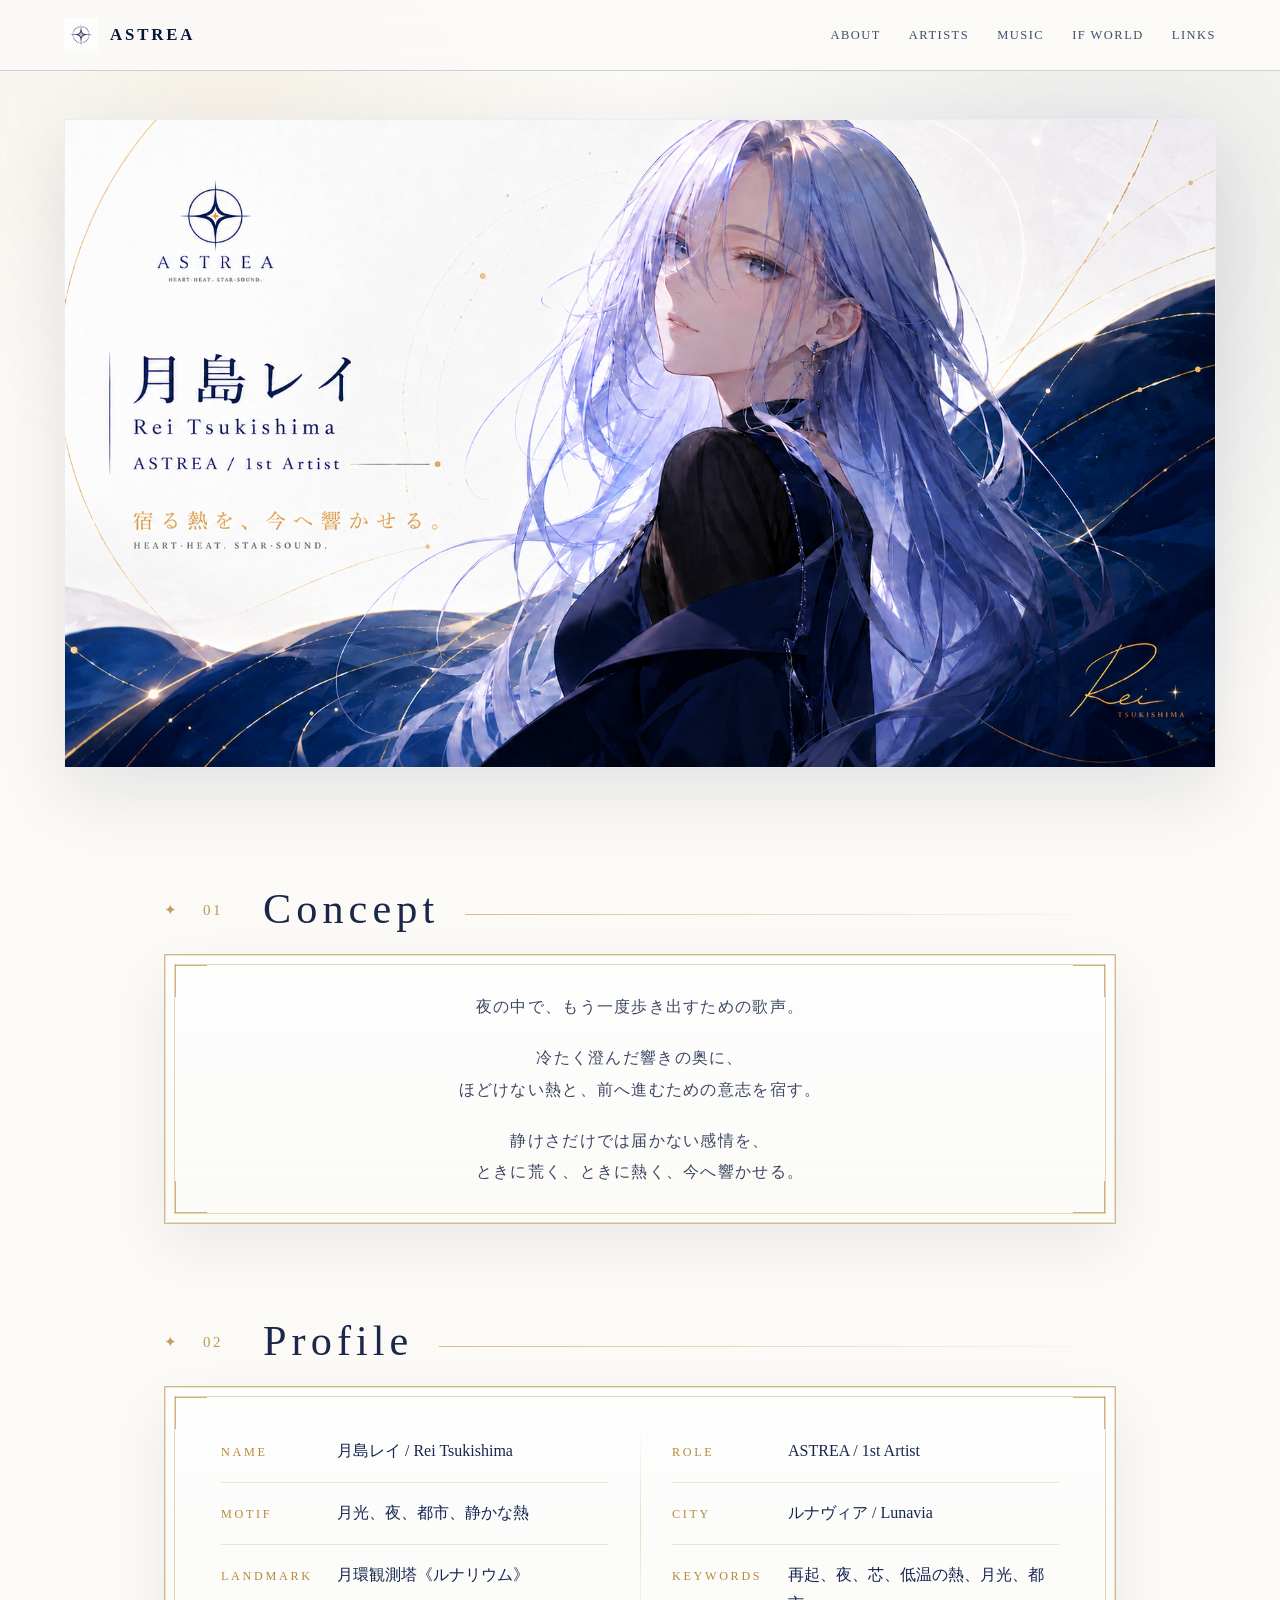
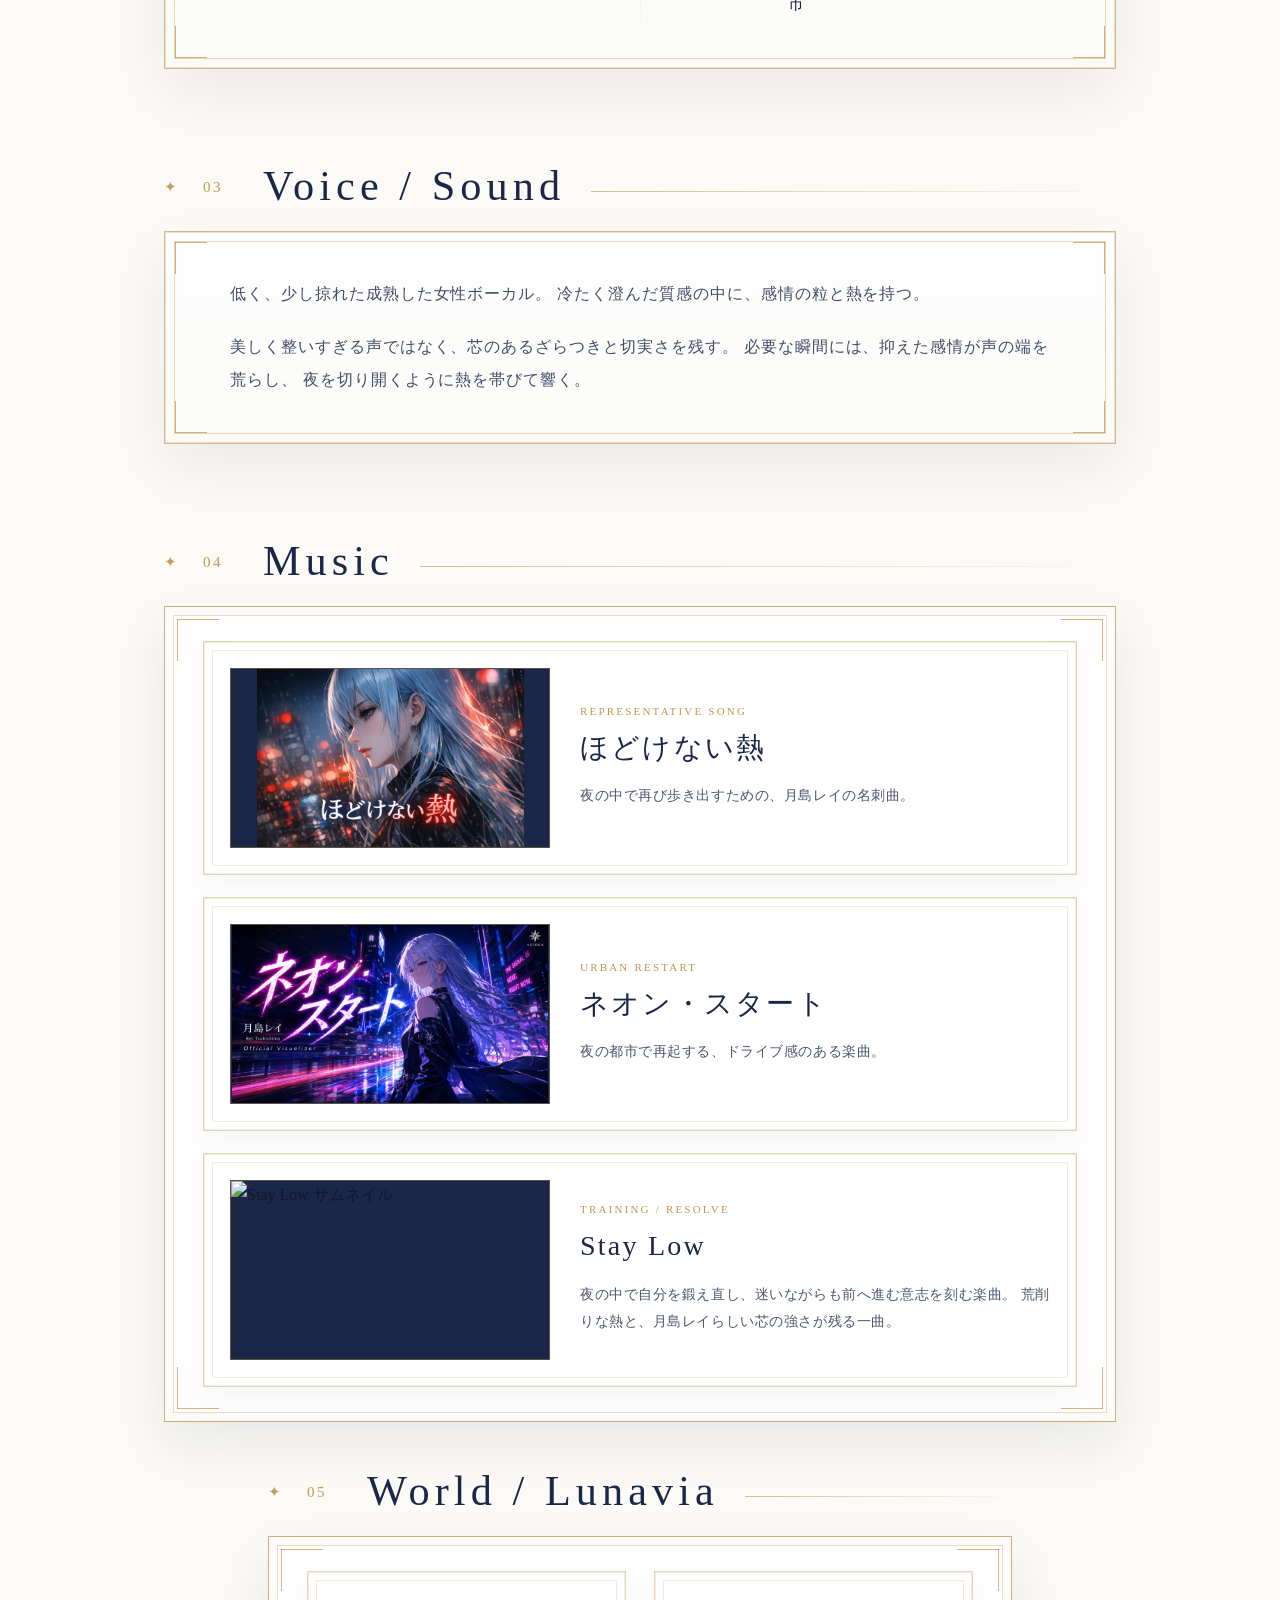
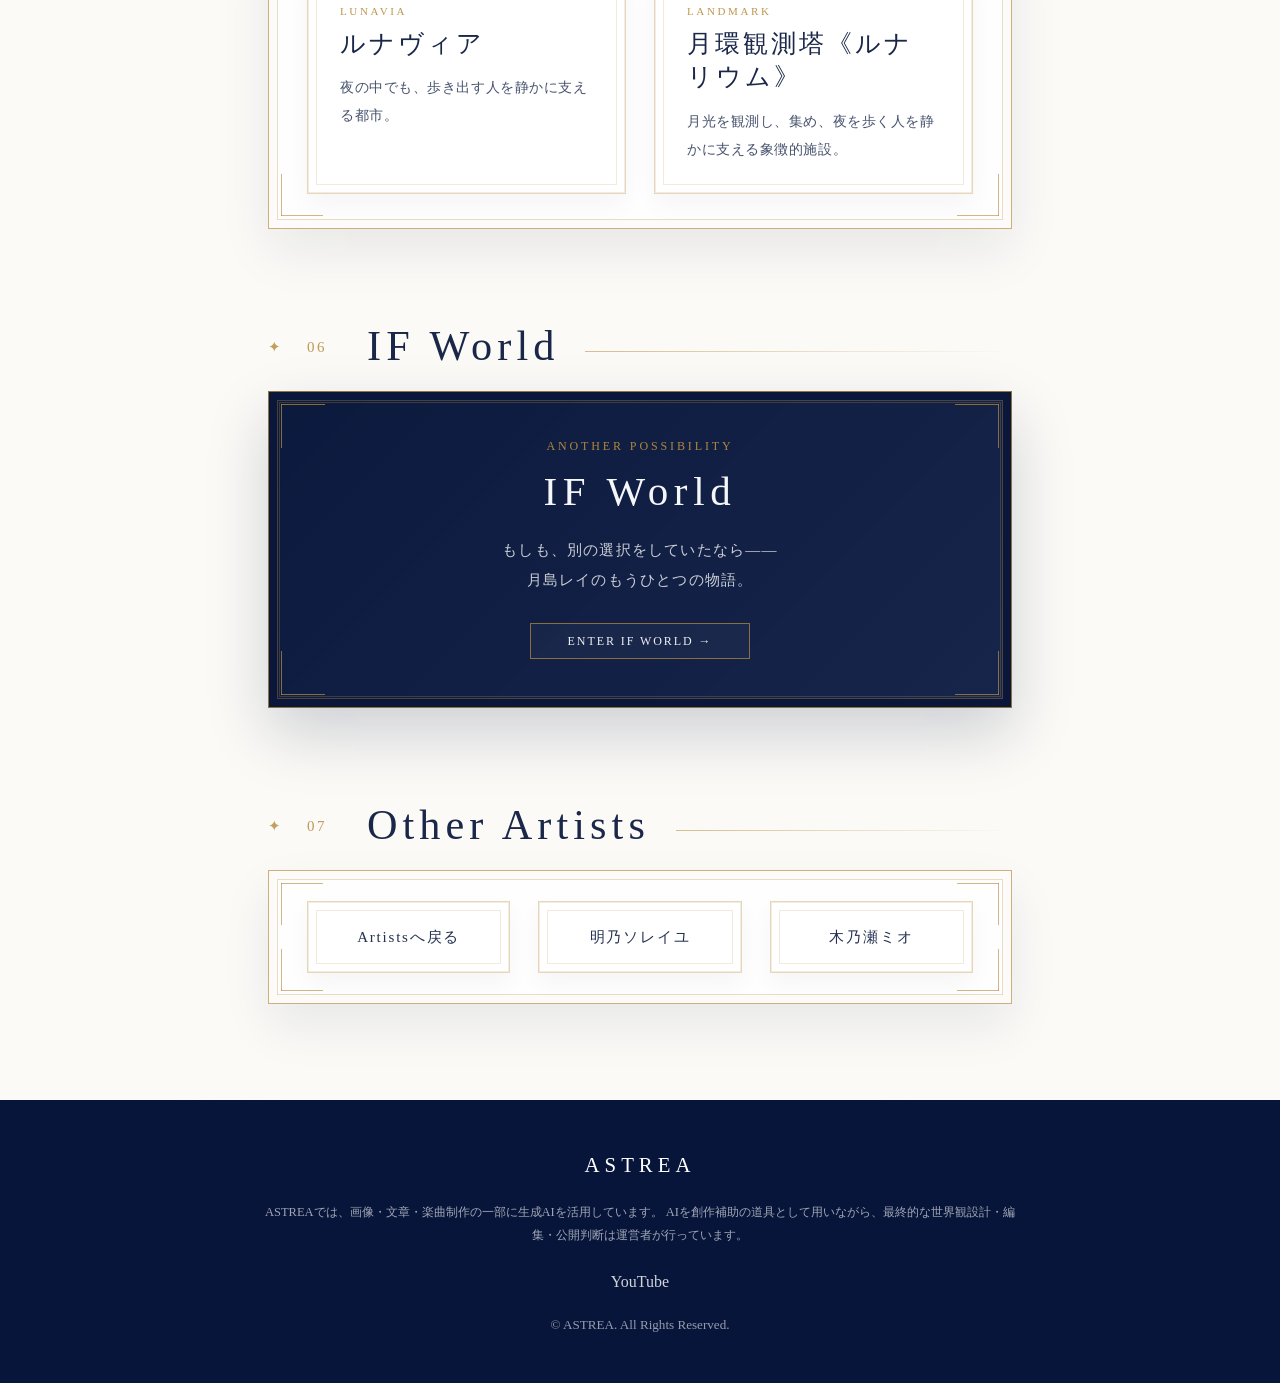
==== commit a39423bf: "Update rei.html" ====
--- a/characters/rei.html
+++ b/characters/rei.html
@@ -48,7 +48,7 @@
 </div>
     </section>
 
-    <section class="section character-section">
+   <section class="section character-section world-section">
       <div class="section-heading">
         <p class="section-number">02</p>
         <h2>Profile</h2>
--- a/style.css
+++ b/style.css
@@ -1889,18 +1889,25 @@
   }
 }
 /* =========================================================
-   REI World Width Match Final
-   05 World / Lunavia を他セクション幅に揃える
+   REI WORLD SECTION FINAL
+   05 World / Lunavia：幅・背景・枠を最終整理
 ========================================================= */
 
-.character-page.rei-page .world-panel {
-  position: relative !important;
-  overflow: hidden !important;
-
-  width: min(100%, 1080px) !important;
+.character-page.rei-page .world-section {
+  width: min(100% - 80px, 1080px) !important;
   max-width: 1080px !important;
   margin-left: auto !important;
   margin-right: auto !important;
+}
+
+.character-page.rei-page .world-section .world-panel {
+  position: relative !important;
+  overflow: hidden !important;
+
+  width: 100% !important;
+  max-width: none !important;
+  margin-left: 0 !important;
+  margin-right: 0 !important;
   box-sizing: border-box !important;
 
   display: grid !important;
@@ -1925,7 +1932,7 @@
     inset 0 0 0 9px rgba(181, 139, 59, 0.30) !important;
 }
 
-.character-page.rei-page .world-panel > div {
+.character-page.rei-page .world-section .world-panel > div {
   position: relative !important;
 
   min-height: 170px !important;
@@ -1940,31 +1947,10 @@
     inset 0 0 0 1px rgba(181, 139, 59, 0.16) !important;
 }
 
-.character-page.rei-page .world-panel > div::before {
+.character-page.rei-page .world-section .world-panel > div::before {
   content: "" !important;
   position: absolute !important;
   inset: 8px !important;
   border: 1px solid rgba(181, 139, 59, 0.18) !important;
   pointer-events: none !important;
 }
-/* =========================================================
-   REI World Section Width Force
-   05 World / Lunavia の親セクションごと幅を揃える
-========================================================= */
-
-/* world-panelを含むセクション自体を他セクションと同じ幅にする */
-.character-page.rei-page .character-section:has(.world-panel) {
-  width: min(100% - 80px, 1080px) !important;
-  max-width: 1080px !important;
-  margin-left: auto !important;
-  margin-right: auto !important;
-}
-
-/* World枠を親幅いっぱいに広げる */
-.character-page.rei-page .character-section:has(.world-panel) .world-panel {
-  width: 100% !important;
-  max-width: none !important;
-  margin-left: 0 !important;
-  margin-right: 0 !important;
-  box-sizing: border-box !important;
-}
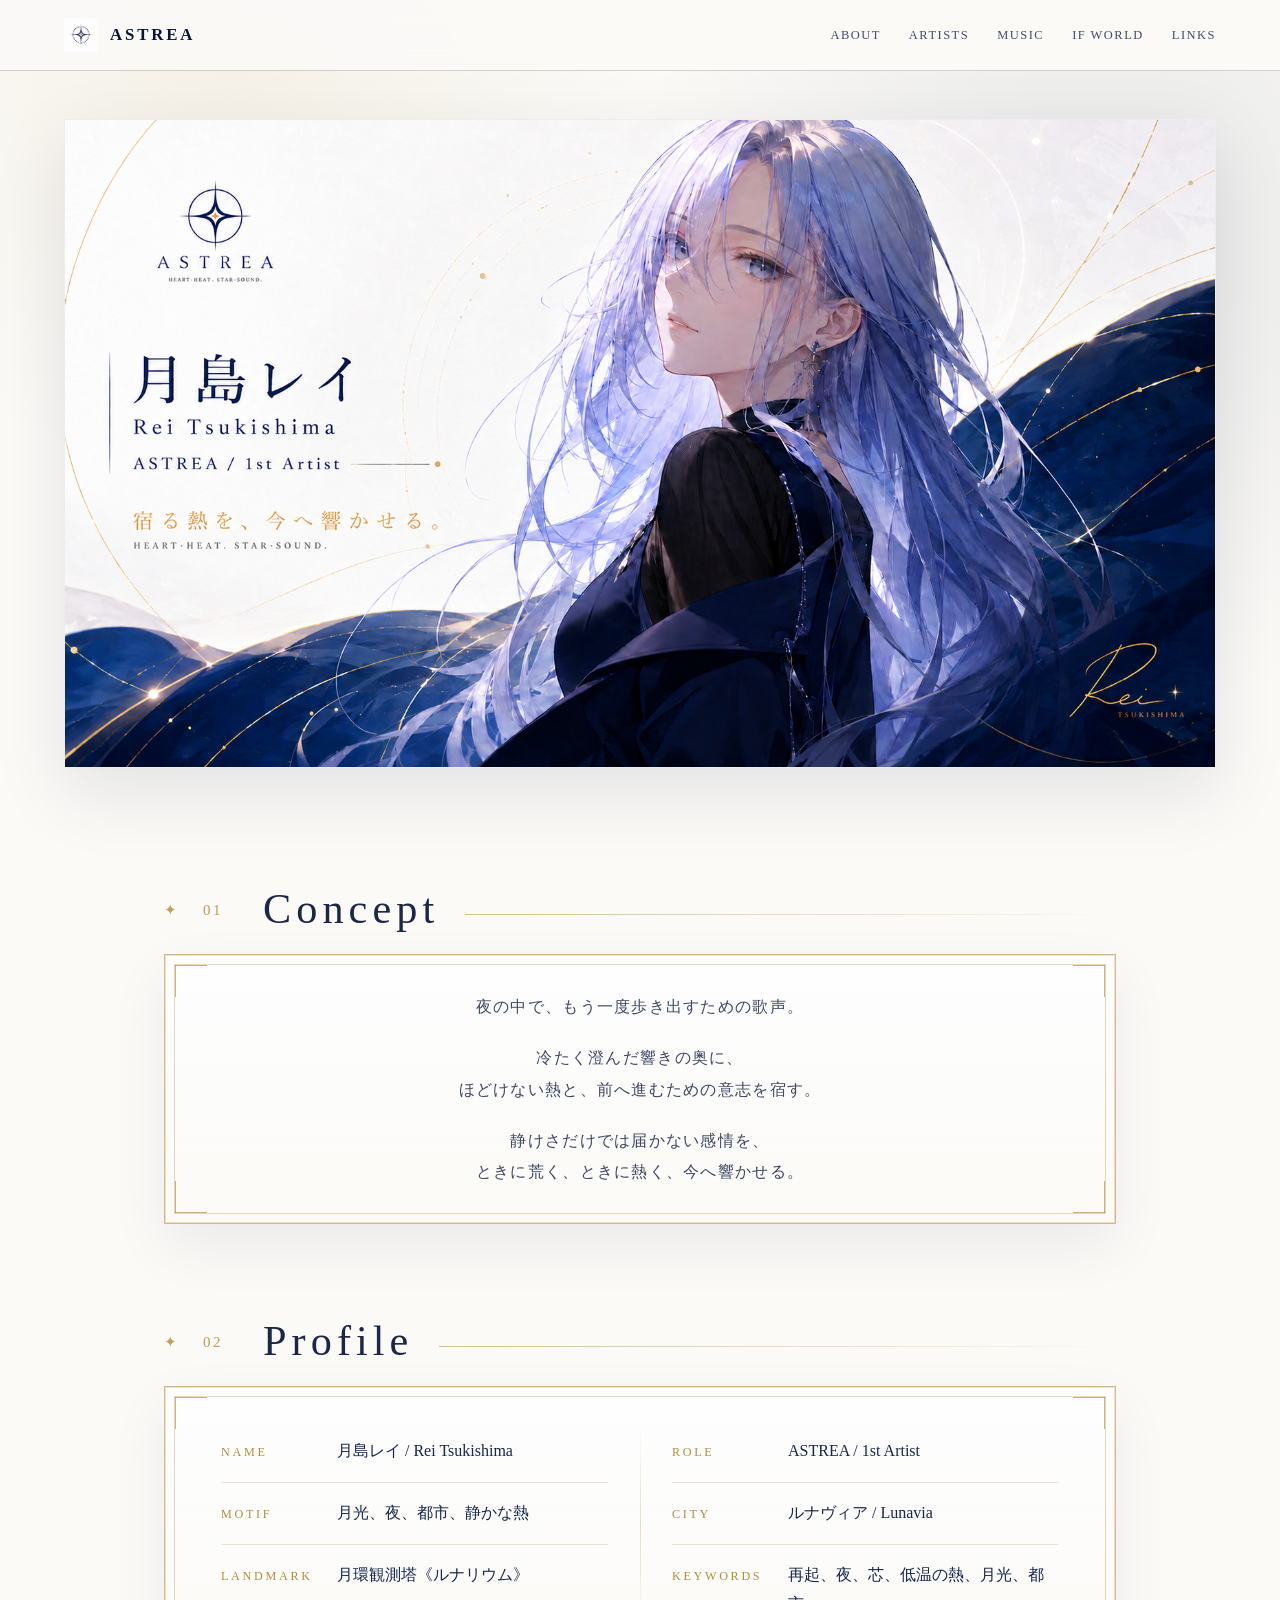
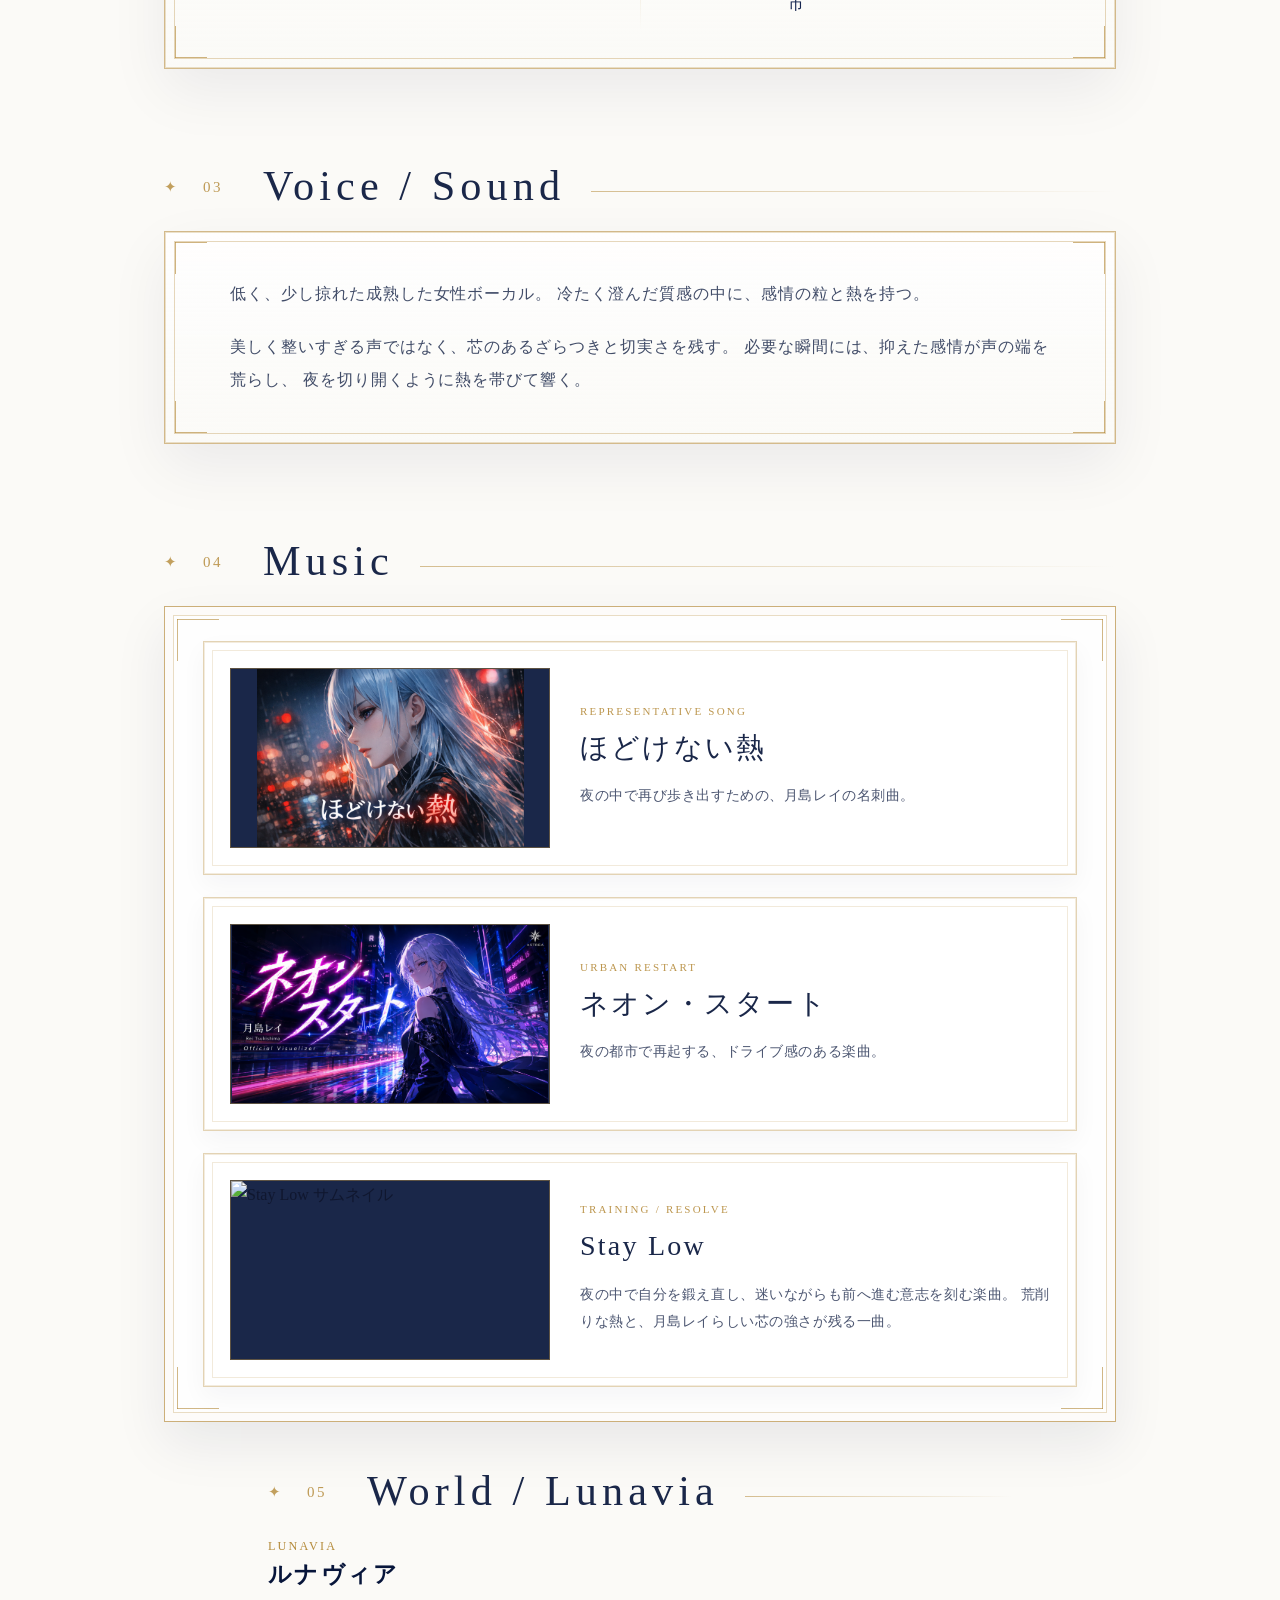
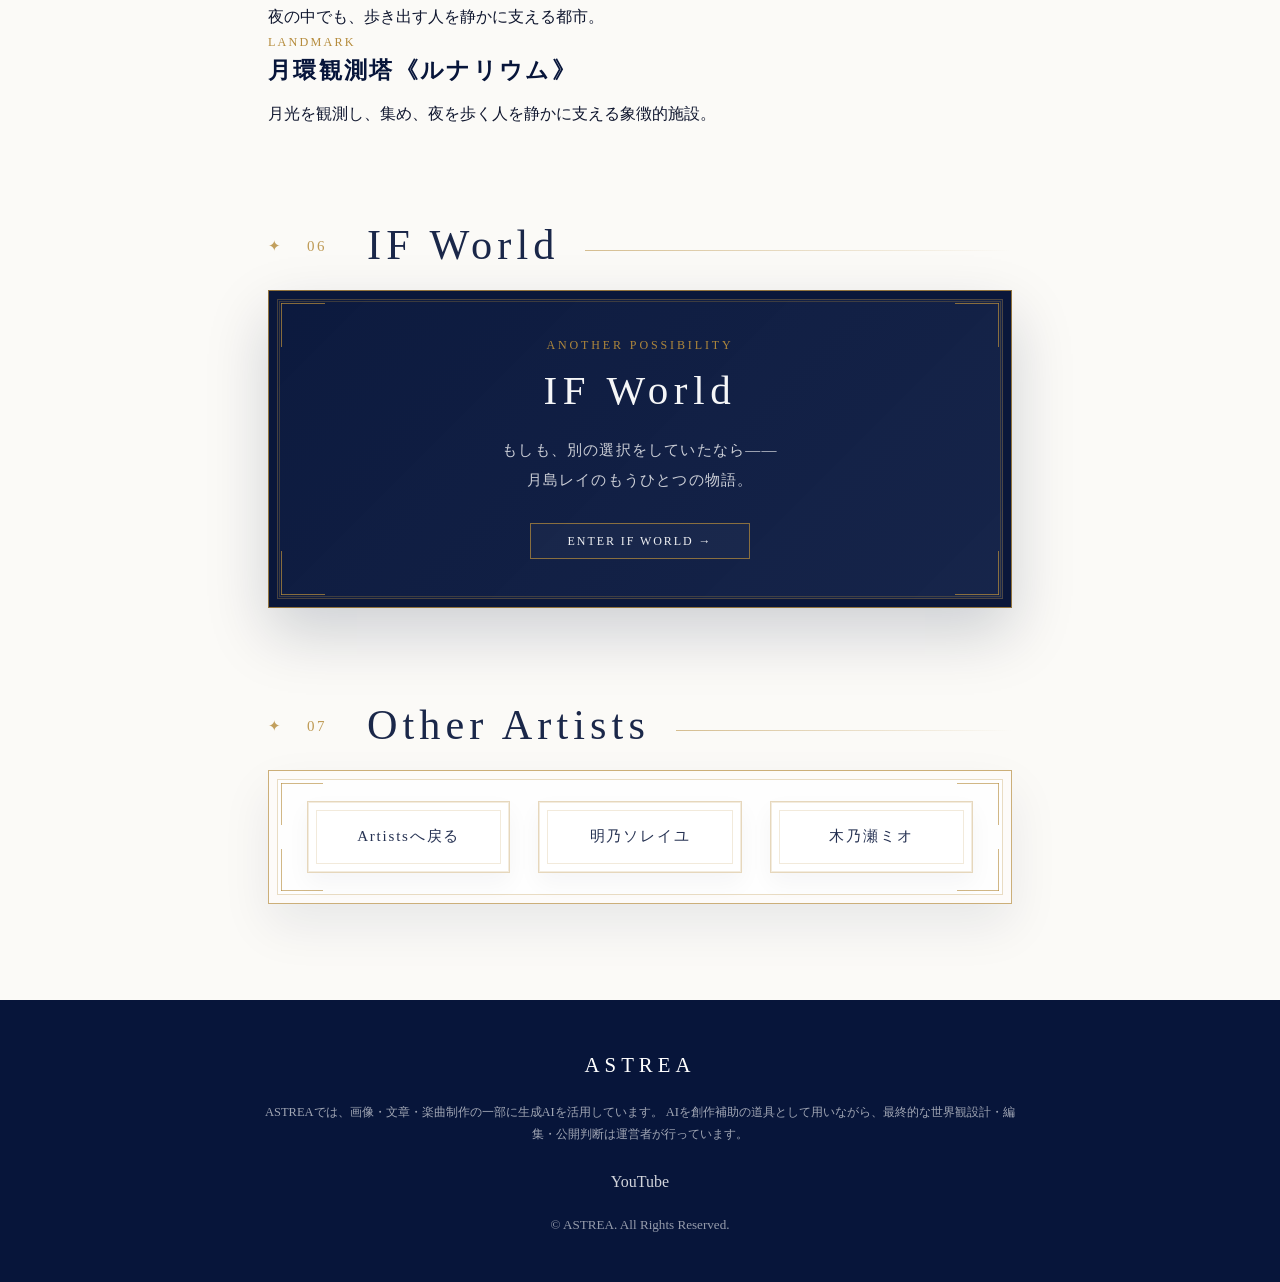
==== commit 46a3fea7: "Update rei.html" ====
--- a/characters/rei.html
+++ b/characters/rei.html
@@ -173,7 +173,7 @@
   </div>
 </article>
 </div>
-    <section class="section character-section">
+   <section class="section character-section wide-frame-section world-section">
       <div class="section-heading">
         <p class="section-number">05</p>
         <h2>World / Lunavia</h2>
@@ -193,7 +193,7 @@
       </div>
     </section>
 
-   <section class="section character-section">
+   <section class="section character-section wide-frame-section if-world-section">
   <div class="section-heading">
     <p class="section-number">06</p>
     <h2>IF World</h2>
@@ -209,7 +209,7 @@
     <a href="#" class="if-entry-button">ENTER IF WORLD →</a>
   </div>
 </section>
-    <section class="section character-section">
+    <section class="section character-section wide-frame-section other-section">
       <div class="section-heading">
         <p class="section-number">07</p>
         <h2>Other Artists</h2>
--- a/style.css
+++ b/style.css
@@ -571,125 +571,7 @@
   margin-bottom: 12px;
 }
 
-/* =========================================================
-   REI WORLD PANEL FINAL
-   05 World / Lunavia：外枠＋中カード
-========================================================= */
-
-.character-page.rei-page .world-panel {
-  position: relative;
-  overflow: visible;
-
-  display: grid;
-  grid-template-columns: 1fr 1fr;
-  gap: 28px;
-
-  padding: 34px 38px;
-
-  border: 1px solid rgba(181, 139, 59, 0.68);
-
-  background:
-    linear-gradient(90deg, rgba(181,139,59,0.62), rgba(181,139,59,0.62)) left 12px top 12px / 42px 1px no-repeat,
-    linear-gradient(180deg, rgba(181,139,59,0.62), rgba(181,139,59,0.62)) left 12px top 12px / 1px 42px no-repeat,
-
-    linear-gradient(90deg, rgba(181,139,59,0.62), rgba(181,139,59,0.62)) right 12px top 12px / 42px 1px no-repeat,
-    linear-gradient(180deg, rgba(181,139,59,0.62), rgba(181,139,59,0.62)) right 12px top 12px / 1px 42px no-repeat,
-
-    linear-gradient(90deg, rgba(181,139,59,0.62), rgba(181,139,59,0.62)) left 12px bottom 12px / 42px 1px no-repeat,
-    linear-gradient(180deg, rgba(181,139,59,0.62), rgba(181,139,59,0.62)) left 12px bottom 12px / 1px 42px no-repeat,
-
-    linear-gradient(90deg, rgba(181,139,59,0.62), rgba(181,139,59,0.62)) right 12px bottom 12px / 42px 1px no-repeat,
-    linear-gradient(180deg, rgba(181,139,59,0.62), rgba(181,139,59,0.62)) right 12px bottom 12px / 1px 42px no-repeat,
-
-    rgba(255, 255, 255, 0.86);
-
-  box-shadow:
-    0 22px 50px rgba(7, 21, 58, 0.08),
-    inset 0 0 0 8px rgba(255, 255, 255, 0.9),
-    inset 0 0 0 9px rgba(181, 139, 59, 0.30);
-}
-
-.character-page.rei-page .world-panel > div {
-  position: relative;
-
-  min-height: 170px;
-  padding: 34px 32px 30px;
-
-  border: 1px solid rgba(181, 139, 59, 0.34);
-  background: rgba(255, 255, 255, 0.78);
-
-  box-shadow:
-    0 10px 24px rgba(7, 21, 58, 0.04),
-    inset 0 0 0 1px rgba(181, 139, 59, 0.16);
-}
-
-/* 中カードの内側細枠 */
-.character-page.rei-page .world-panel > div::before {
-  content: "";
-  position: absolute;
-  inset: 8px;
-  border: 1px solid rgba(181, 139, 59, 0.18);
-  pointer-events: none;
-}
-
-/* LUNAVIA / LANDMARK ラベル */
-.character-page.rei-page .world-panel .artist-role {
-  margin: 0 0 10px;
-  color: rgba(181, 139, 59, 0.9);
-  font-family: "Times New Roman", "Yu Mincho", "YuMincho", serif;
-  font-size: 11px;
-  line-height: 1;
-  letter-spacing: 0.24em;
-  text-transform: uppercase;
-}
-
-/* 見出し */
-.character-page.rei-page .world-panel h3 {
-  margin: 0 0 14px;
-  color: rgba(7, 21, 58, 0.92);
-  font-family: "Times New Roman", "Yu Mincho", "YuMincho", serif;
-  font-size: 25px;
-  font-weight: 400;
-  line-height: 1.35;
-  letter-spacing: 0.12em;
-}
-
-/* 本文 */
-.character-page.rei-page .world-panel p:not(.artist-role) {
-  margin: 0;
-  color: rgba(7, 21, 58, 0.74);
-  font-family: "Yu Mincho", "YuMincho", "Hiragino Mincho ProN", serif;
-  font-size: 14px;
-  line-height: 1.95;
-  letter-spacing: 0.04em;
-}
-
-/* hover */
-.character-page.rei-page .world-panel > div:hover {
-  transform: translateY(-4px);
-  border-color: rgba(181, 139, 59, 0.62);
-  box-shadow:
-    0 16px 36px rgba(7, 21, 58, 0.08),
-    inset 0 0 0 1px rgba(181, 139, 59, 0.22);
-  transition:
-    transform 0.25s ease,
-    box-shadow 0.25s ease,
-    border-color 0.25s ease;
-}
-
-/* スマホ対応 */
-@media (max-width: 900px) {
-  .character-page.rei-page .world-panel {
-    grid-template-columns: 1fr;
-    gap: 22px;
-    padding: 30px 24px;
-  }
-
-  .character-page.rei-page .world-panel > div {
-    min-height: 150px;
-    padding: 32px 24px;
-  }
-}
+
 /* =========================================================
    REI OTHER ARTISTS FINAL
    07 Other Artists：中央寄せ・外枠統一
@@ -1888,69 +1770,19 @@
     white-space: normal;
   }
 }
-/* =========================================================
-   REI WORLD SECTION FINAL
-   05 World / Lunavia：幅・背景・枠を最終整理
-========================================================= */
-
-.character-page.rei-page .world-section {
-  width: min(100% - 80px, 1080px) !important;
-  max-width: 1080px !important;
-  margin-left: auto !important;
-  margin-right: auto !important;
-}
-
-.character-page.rei-page .world-section .world-panel {
-  position: relative !important;
-  overflow: hidden !important;
-
-  width: 100% !important;
-  max-width: none !important;
-  margin-left: 0 !important;
-  margin-right: 0 !important;
-  box-sizing: border-box !important;
-
-  display: grid !important;
-  grid-template-columns: 1fr 1fr !important;
-  gap: 28px !important;
-
-  padding: 34px 38px !important;
-
-  border: 1px solid rgba(181, 139, 59, 0.68) !important;
-
-  background:
-    linear-gradient(
-      180deg,
-      rgba(251, 250, 247, 0.58),
-      rgba(251, 250, 247, 0.50)
-    ),
-    url("images/lunavia-bg.png") center / cover no-repeat !important;
-
-  box-shadow:
-    0 22px 50px rgba(7, 21, 58, 0.10),
-    inset 0 0 0 8px rgba(255, 255, 255, 0.76),
-    inset 0 0 0 9px rgba(181, 139, 59, 0.30) !important;
-}
-
-.character-page.rei-page .world-section .world-panel > div {
-  position: relative !important;
-
-  min-height: 170px !important;
-  padding: 34px 32px 30px !important;
-
-  border: 1px solid rgba(181, 139, 59, 0.34) !important;
-  background: rgba(255, 255, 255, 0.78) !important;
-  backdrop-filter: blur(2px);
-
-  box-shadow:
-    0 10px 24px rgba(7, 21, 58, 0.04),
-    inset 0 0 0 1px rgba(181, 139, 59, 0.16) !important;
-}
-
-.character-page.rei-page .world-section .world-panel > div::before {
-  content: "" !important;
-  position: absolute !important;
-  inset: 8px !important;
-  border: 1px solid rgba(181, 139, 59, 0.18) !important;
-  pointer-events: none !important;
-}
+@media (max-width: 900px) {
+  .character-page.rei-page .world-panel {
+    width: min(100%, 1080px) !important;
+    margin-left: 0 !important;
+    transform: none !important;
+
+    grid-template-columns: 1fr !important;
+    gap: 22px !important;
+    padding: 30px 24px !important;
+  }
+
+  .character-page.rei-page .world-panel > div {
+    min-height: 150px !important;
+    padding: 32px 24px !important;
+  }
+}
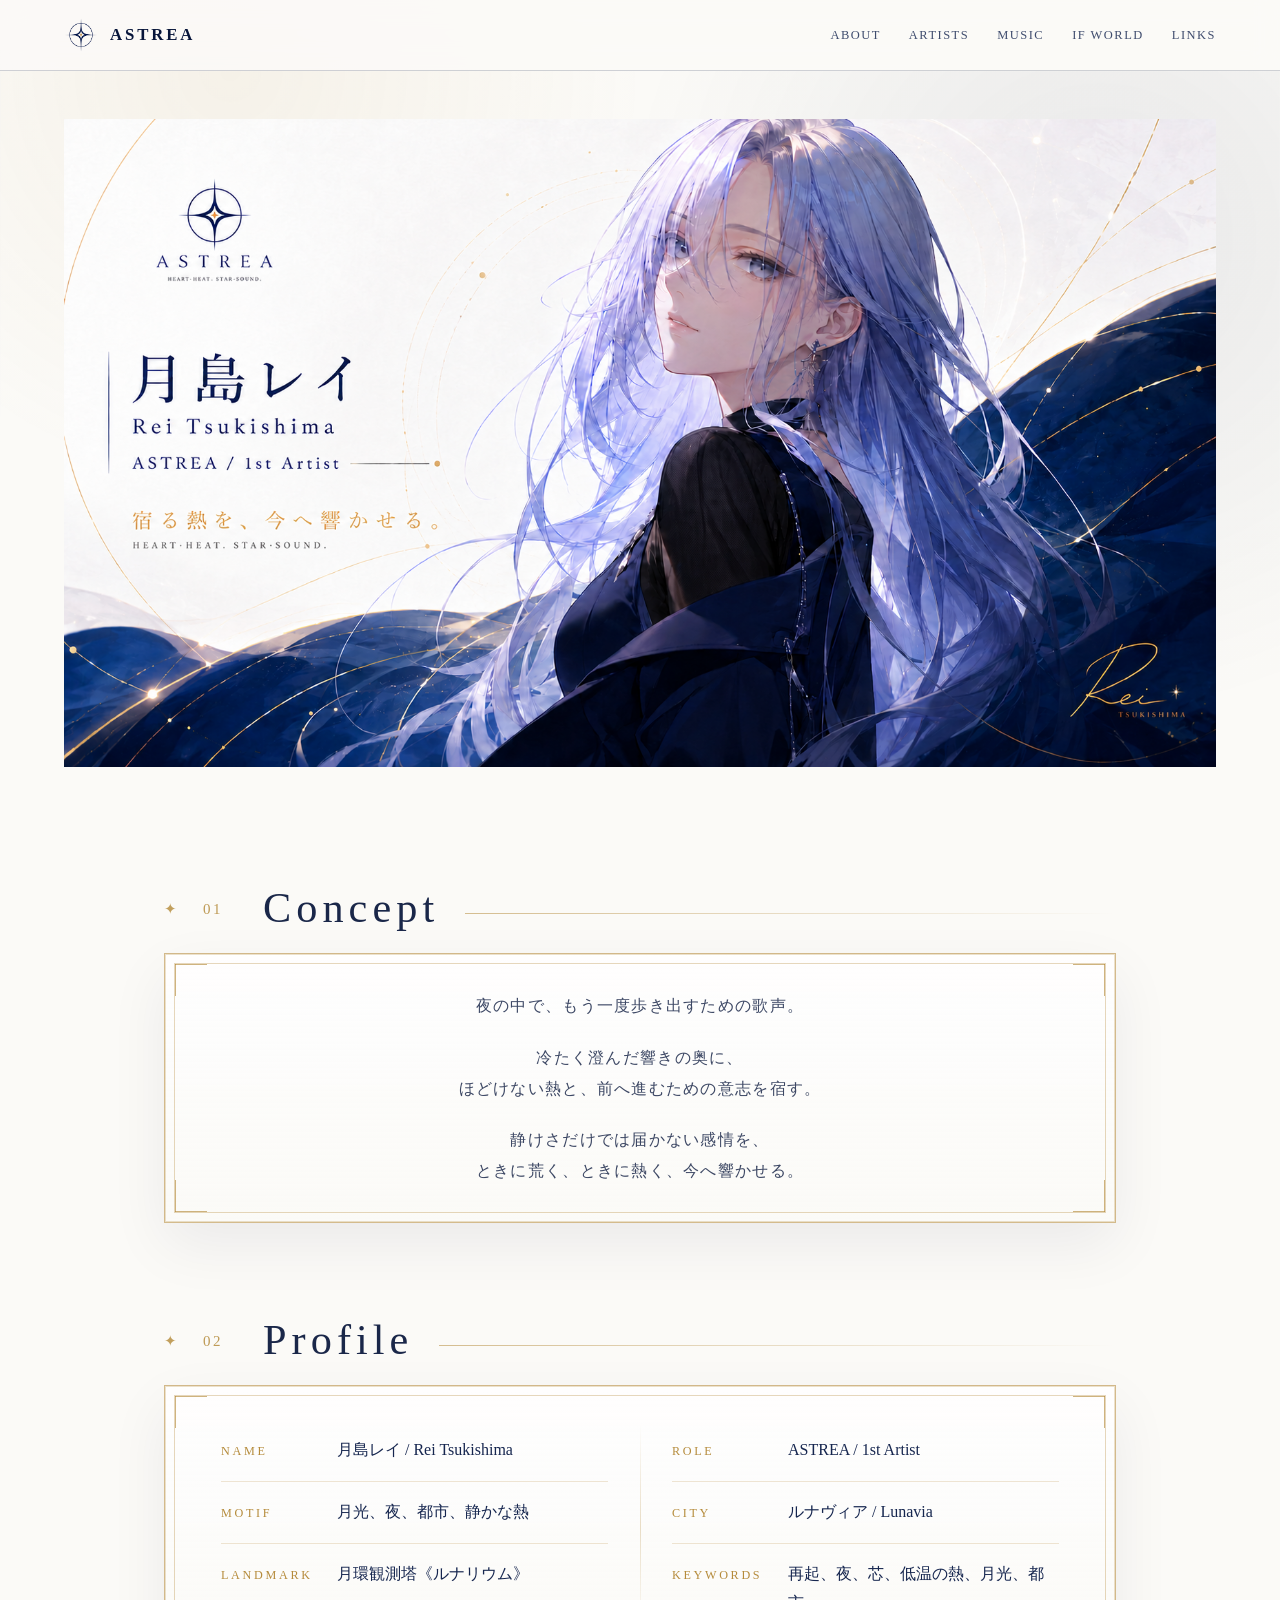
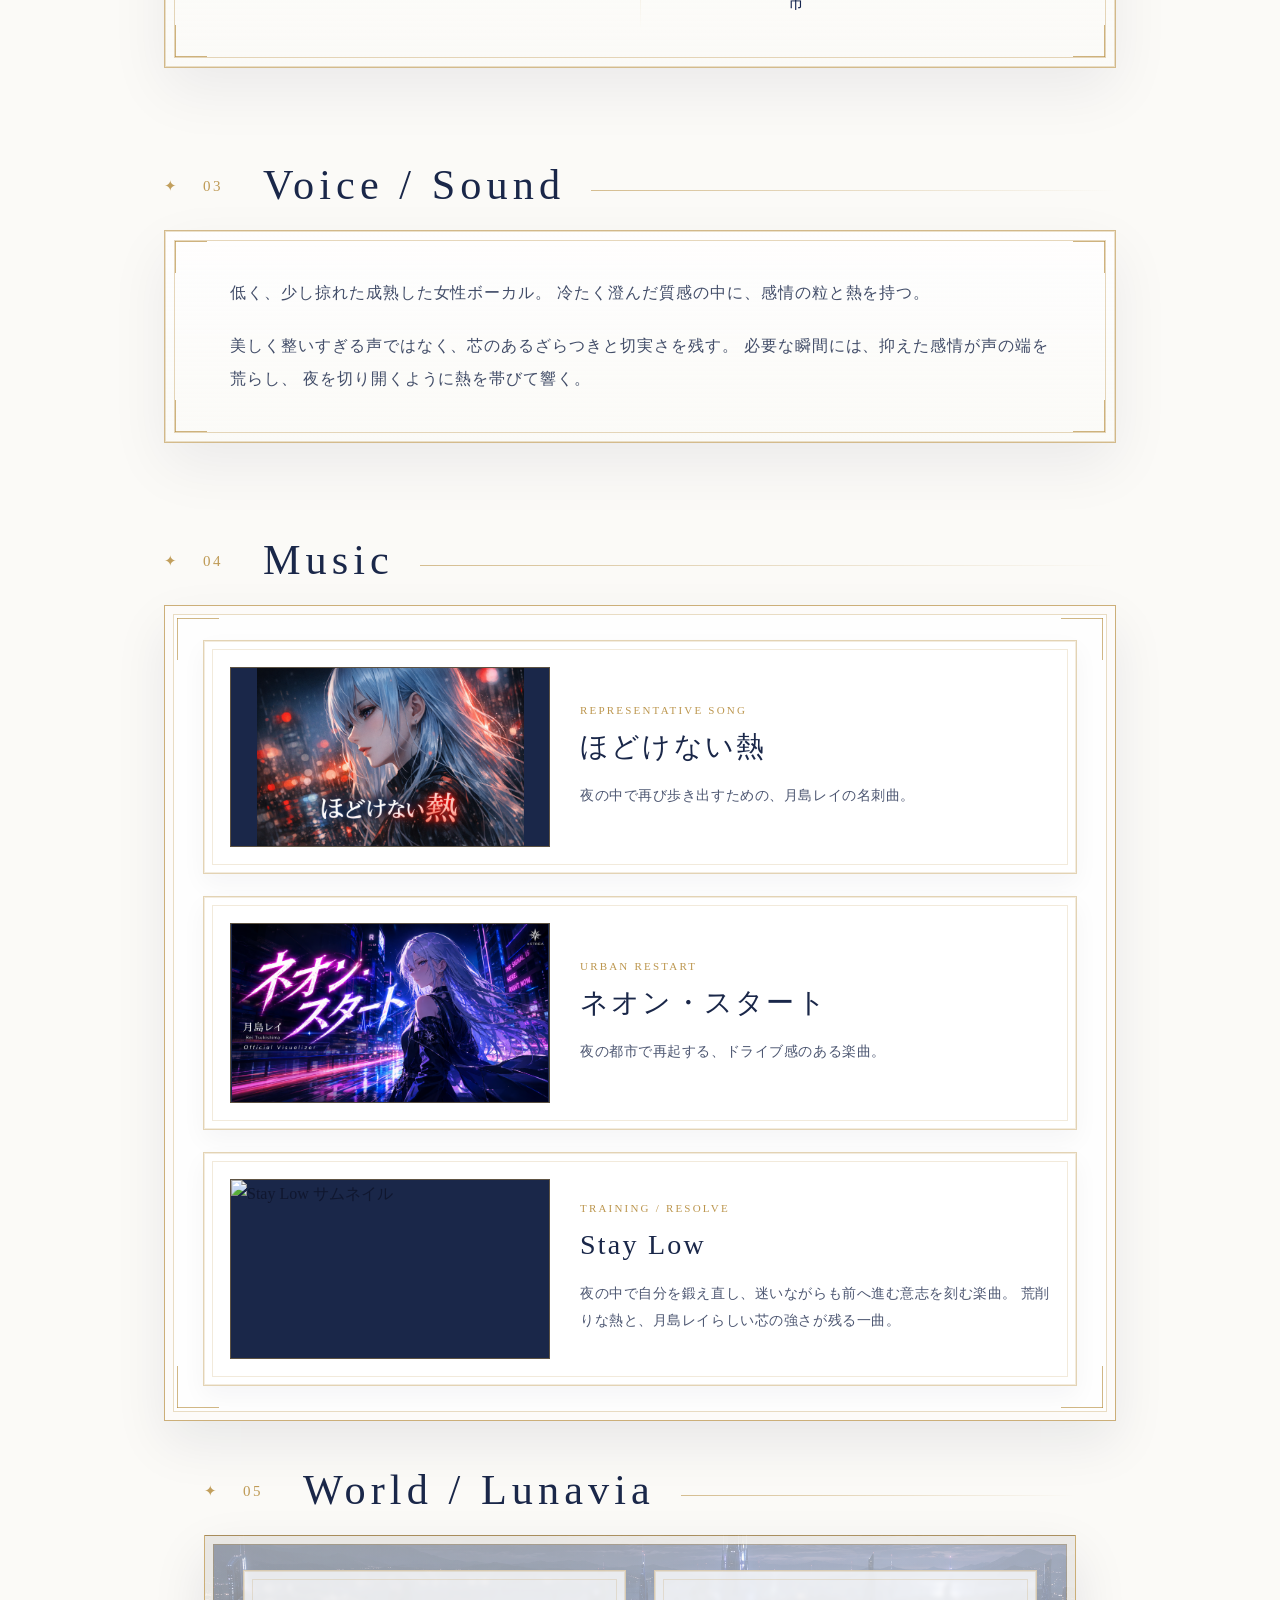
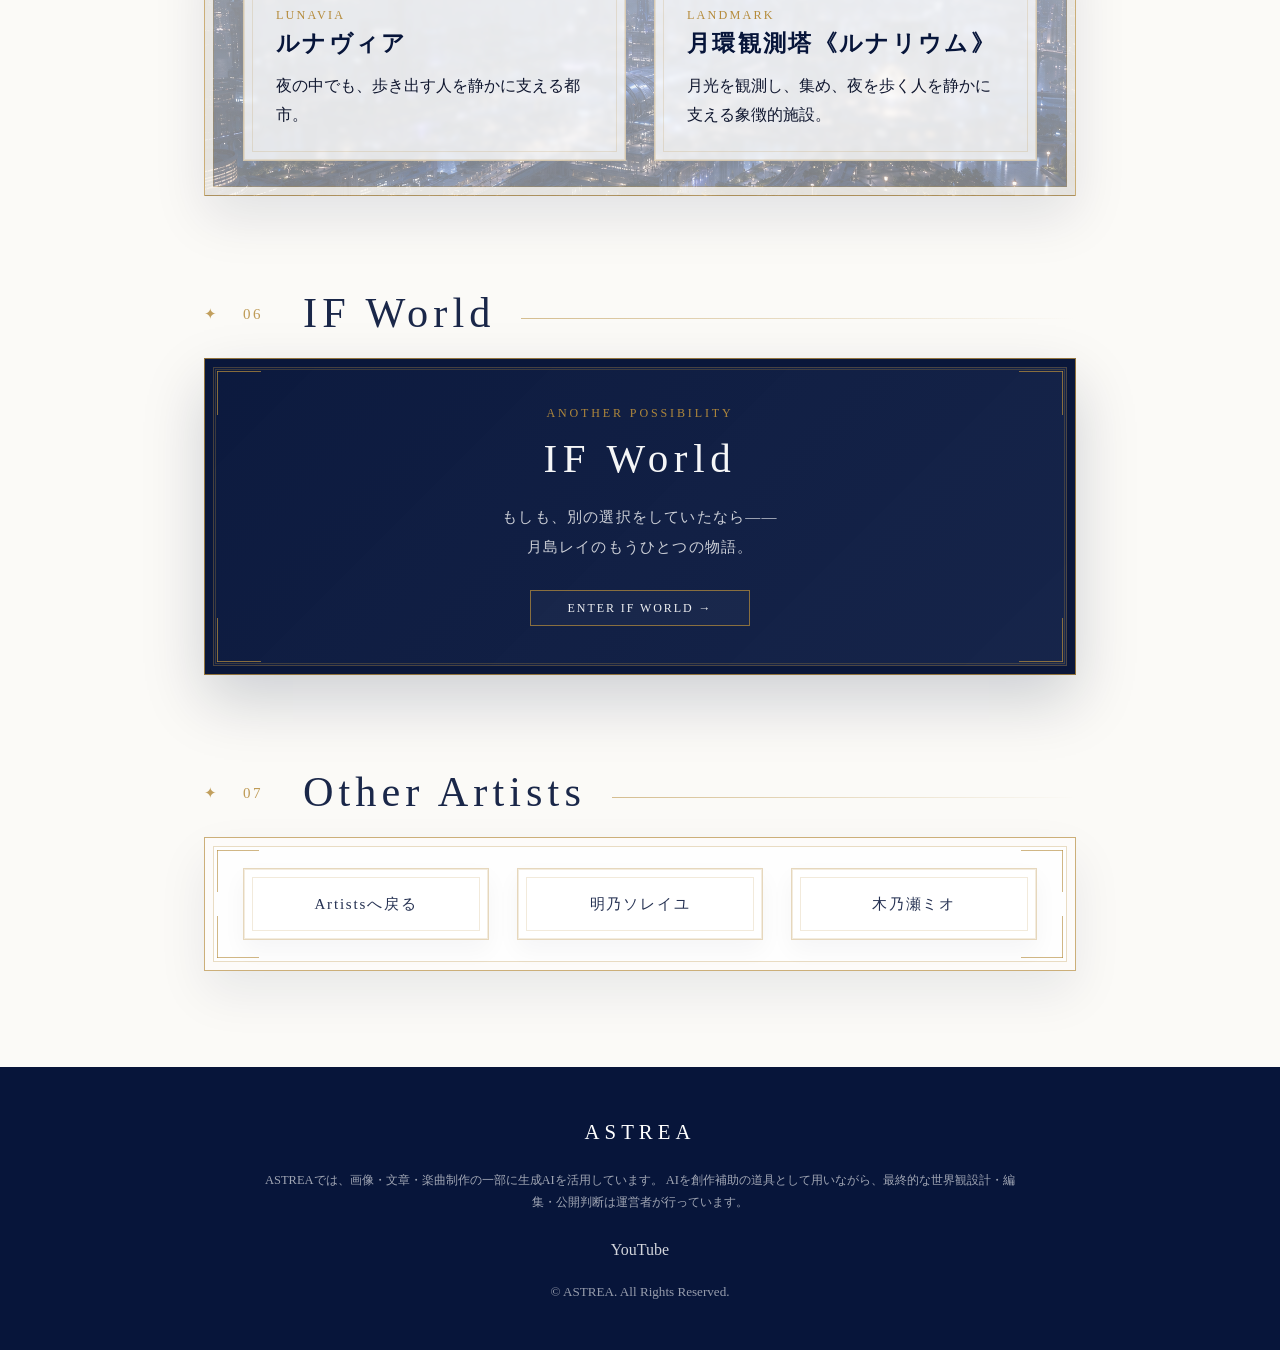
==== commit 40f64e20: "Update rei.html" ====
--- a/characters/rei.html
+++ b/characters/rei.html
@@ -154,7 +154,7 @@
 <article class="song-card song-card--media">
   <a
     class="song-card__thumb"
-    href="#"
+    href="https://youtu.be/Wp_aKZx2VdQ?si=M_6BYa19tXYliKzk"
     target="_blank"
     rel="noopener noreferrer"
     aria-label="Stay LowをYouTubeで聴く"
--- a/style.css
+++ b/style.css
@@ -89,18 +89,16 @@
 }
 
 .hero {
-  padding: 40px 32px 80px;
+  padding: 40px 16px 80px;
   background: #fcfbf8;
 }
 
 .hero-visual {
   position: relative;
-  max-width: 1400px;
+  width: 100%;
+  max-width: 1560px;
   margin: 0 auto;
-  border: 1px solid rgba(20, 30, 60, 0.08);
   overflow: hidden;
-  background: #fff;
-  box-shadow: 0 24px 70px rgba(7, 21, 58, 0.08);
 }
 
 .hero-visual img {
@@ -142,17 +140,37 @@
   line-height: 2;
   color: #5f6478;
 }
+
+.eyebrow,
+.section-number,
+.artist-role,
+.roman {
+  color: var(--gold);
+  letter-spacing: 0.18em;
+  text-transform: uppercase;
+  font-size: 0.76rem;
+}
+
+@media (max-width: 768px) {
+  .hero {
+    padding: 24px 20px 56px;
+  }
+
+  .hero-copy {
+    left: 6%;
+    max-width: 88%;
+  }
+
   .hero-copy h1 {
     font-size: 34px;
     line-height: 1.4;
     white-space: normal;
   }
-}
-.hero-text {
-  margin: 0;
-  font-size: 16px;
-  line-height: 2;
-  color: #5f6478;
+
+  .hero-text {
+    font-size: 14px;
+    line-height: 1.9;
+  }
 }
 
 .eyebrow,
@@ -458,9 +476,6 @@
 .character-hero-visual {
   max-width: 1400px;
   margin: 0 auto;
-  border: 1px solid rgba(20, 30, 60, 0.08);
-  background: #fff;
-  box-shadow: 0 24px 70px rgba(7, 21, 58, 0.1);
   overflow: hidden;
 }
 
@@ -1786,3 +1801,144 @@
     padding: 32px 24px !important;
   }
 }
+/* =========================================================
+   REI WIDE FRAME SECTION
+   05 / 06 / 07 の枠幅を広げて統一
+========================================================= */
+
+/* 05, 06, 07 のセクション自体を広くする */
+.character-page.rei-page .wide-frame-section {
+  width: min(100% - 80px, 1080px) !important;
+  max-width: 1080px !important;
+  margin-left: auto !important;
+  margin-right: auto !important;
+  padding-left: 0 !important;
+  padding-right: 0 !important;
+  box-sizing: border-box !important;
+}
+
+/* 各パネルをセクション幅いっぱいにする */
+.character-page.rei-page .wide-frame-section .world-panel,
+.character-page.rei-page .wide-frame-section .if-entry-panel,
+.character-page.rei-page .wide-frame-section .other-artists {
+  width: 100% !important;
+  max-width: none !important;
+  margin-left: 0 !important;
+  margin-right: 0 !important;
+  transform: none !important;
+  box-sizing: border-box !important;
+}
+
+/* 05 World / Lunavia */
+.character-page.rei-page .wide-frame-section .world-panel {
+  position: relative !important;
+  overflow: hidden !important;
+
+  display: grid !important;
+  grid-template-columns: 1fr 1fr !important;
+  gap: 28px !important;
+
+  padding: 34px 38px !important;
+
+  border: 1px solid rgba(181, 139, 59, 0.68) !important;
+
+  background:
+    linear-gradient(
+      180deg,
+      rgba(251, 250, 247, 0.58),
+      rgba(251, 250, 247, 0.50)
+    ),
+    url("images/lunavia-bg.png") center / cover no-repeat !important;
+
+  box-shadow:
+    0 22px 50px rgba(7, 21, 58, 0.10),
+    inset 0 0 0 8px rgba(255, 255, 255, 0.76),
+    inset 0 0 0 9px rgba(181, 139, 59, 0.30) !important;
+}
+
+.character-page.rei-page .wide-frame-section .world-panel > div {
+  position: relative !important;
+  z-index: 1 !important;
+
+  min-height: 170px !important;
+  padding: 34px 32px 30px !important;
+
+  border: 1px solid rgba(181, 139, 59, 0.34) !important;
+  background: rgba(255, 255, 255, 0.78) !important;
+  backdrop-filter: blur(2px);
+
+  box-shadow:
+    0 10px 24px rgba(7, 21, 58, 0.04),
+    inset 0 0 0 1px rgba(181, 139, 59, 0.16) !important;
+}
+
+.character-page.rei-page .wide-frame-section .world-panel > div::before {
+  content: "" !important;
+  position: absolute !important;
+  inset: 8px !important;
+  border: 1px solid rgba(181, 139, 59, 0.18) !important;
+  pointer-events: none !important;
+}
+
+/* クリック阻害防止 */
+.character-page.rei-page .wide-frame-section .world-panel::before,
+.character-page.rei-page .wide-frame-section .world-panel::after,
+.character-page.rei-page .wide-frame-section .if-entry-panel::before,
+.character-page.rei-page .wide-frame-section .if-entry-panel::after,
+.character-page.rei-page .wide-frame-section .other-artists::before,
+.character-page.rei-page .wide-frame-section .other-artists::after {
+  pointer-events: none !important;
+}
+
+/* スマホ */
+@media (max-width: 900px) {
+  .character-page.rei-page .wide-frame-section {
+    width: min(100% - 32px, 1080px) !important;
+  }
+
+  .character-page.rei-page .wide-frame-section .world-panel {
+    grid-template-columns: 1fr !important;
+    gap: 22px !important;
+    padding: 30px 24px !important;
+  }
+
+  .character-page.rei-page .wide-frame-section .world-panel > div {
+    min-height: 150px !important;
+    padding: 32px 24px !important;
+  }
+}
+/* ==============================
+   Brand Statement Frame
+   ASTREA本体用
+============================== */
+
+.brand-statement {
+  width: calc(100% - 128px);
+  max-width: 1320px;
+  margin: 0 auto;
+  padding: 44px 56px;
+  border: 1px solid rgba(7, 23, 53, 0.12);
+  background: rgba(255, 255, 255, 0.32);
+  position: relative;
+}
+
+.brand-statement::before {
+  content: "";
+  position: absolute;
+  top: -1px;
+  left: 56px;
+  width: 72px;
+  height: 1px;
+  background: var(--gold);
+}
+
+.brand-statement p {
+  margin: 0;
+  max-width: 1080px;
+  font-size: 15px;
+  line-height: 2.15;
+  letter-spacing: 0.02em;
+  color: rgba(7, 23, 53, 0.78);
+  line-break: strict;
+  word-break: normal;
+}
